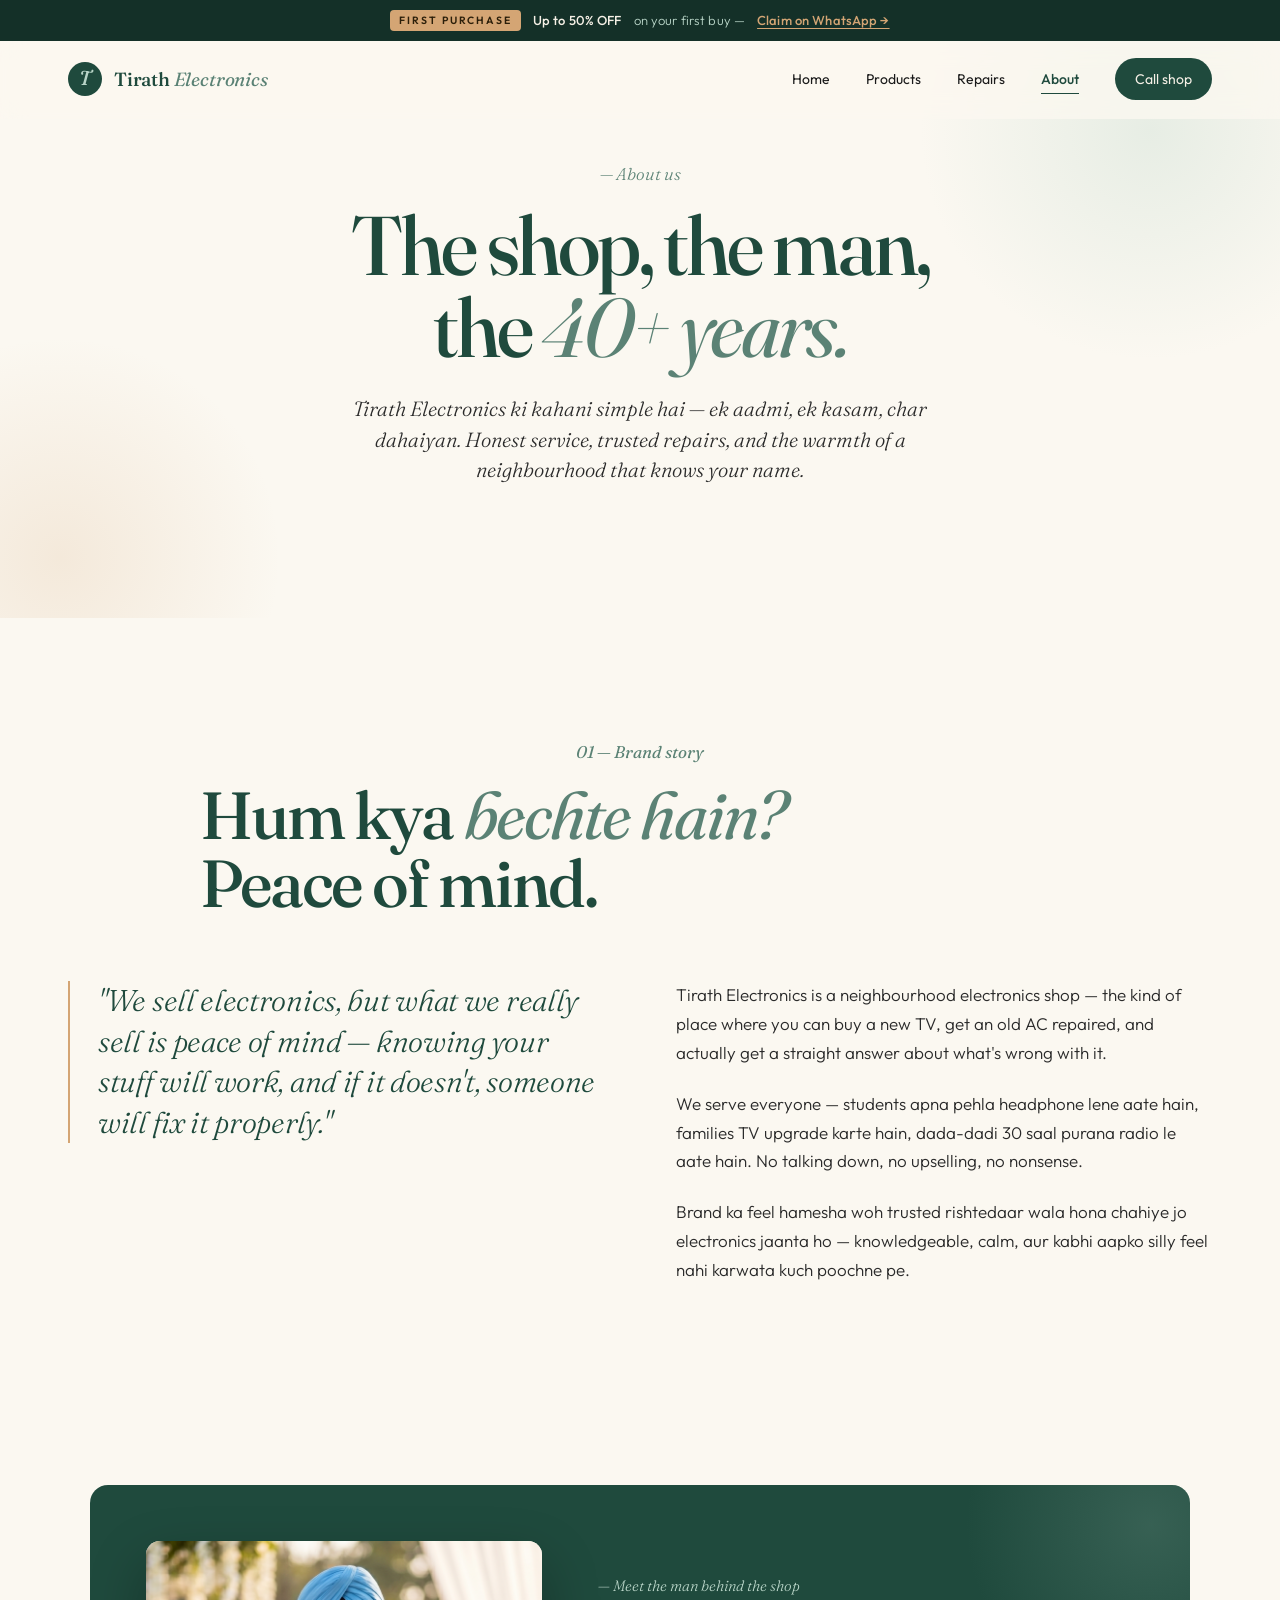
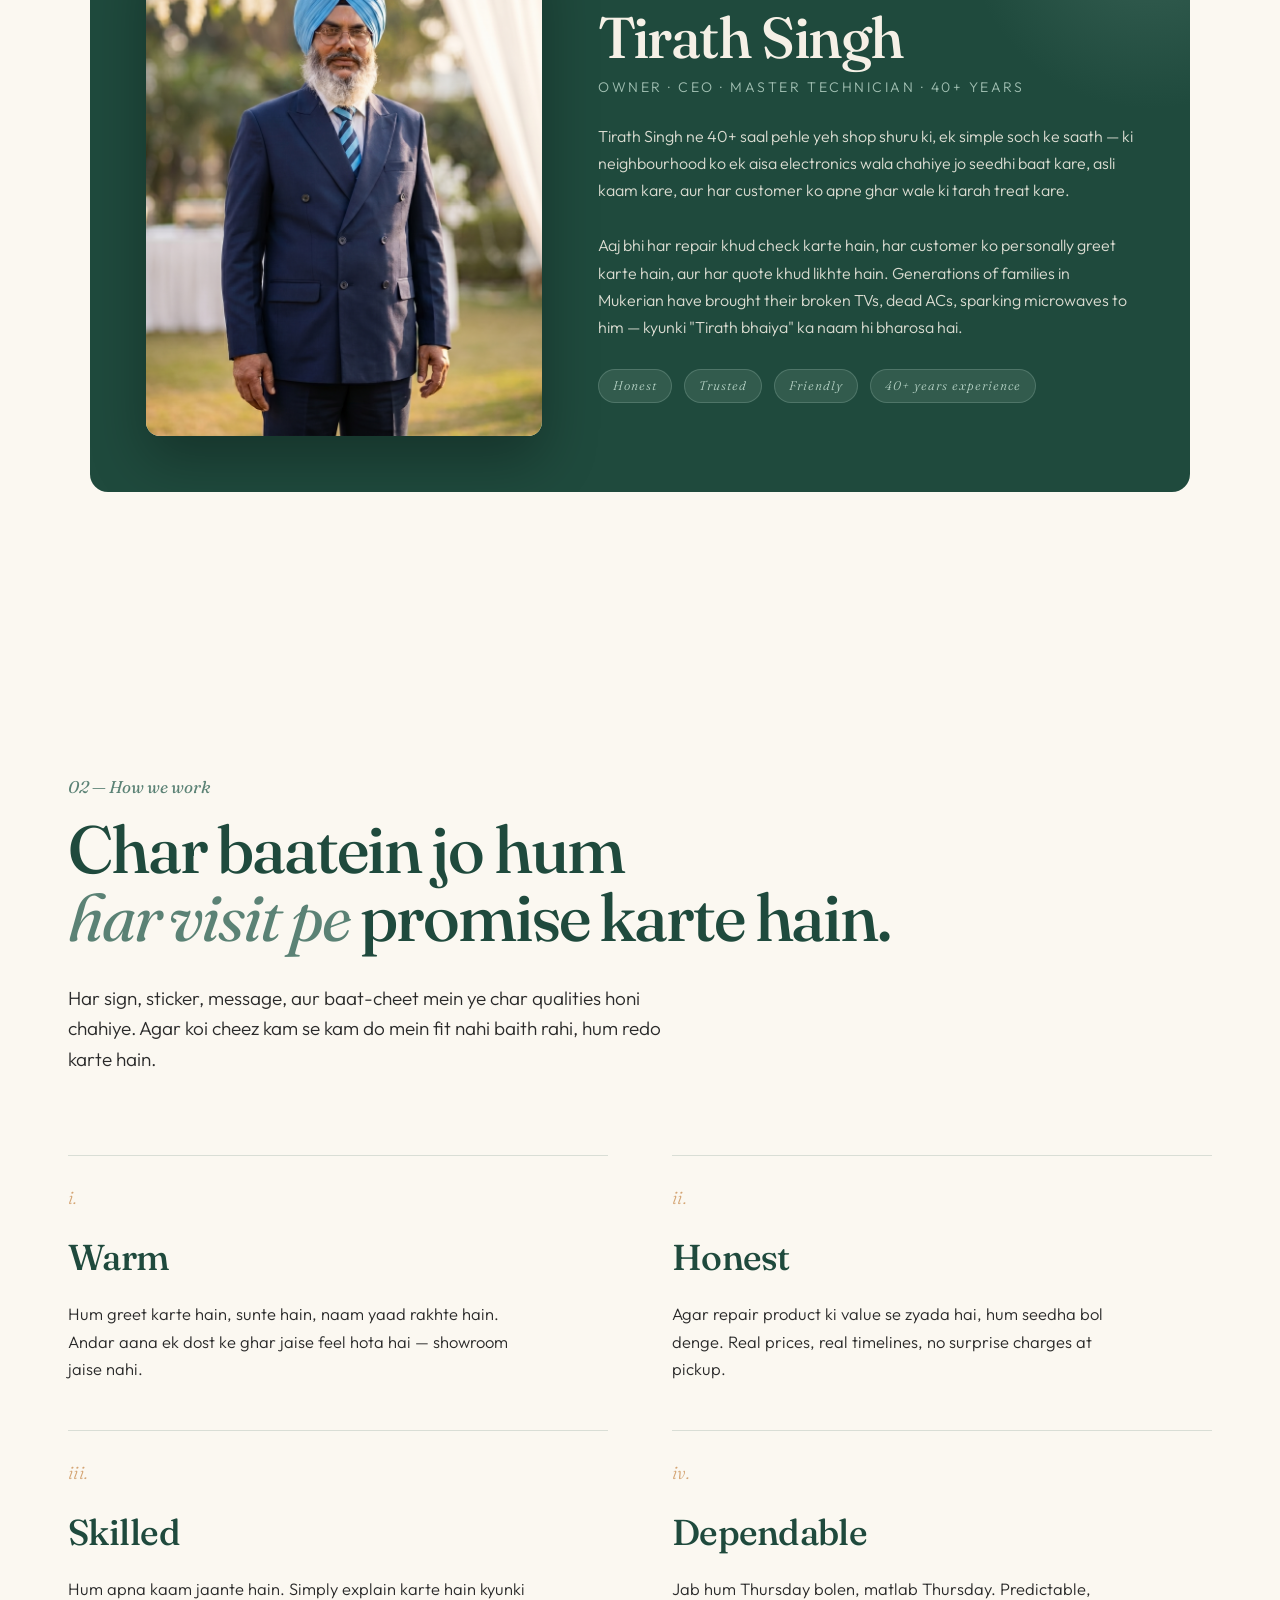
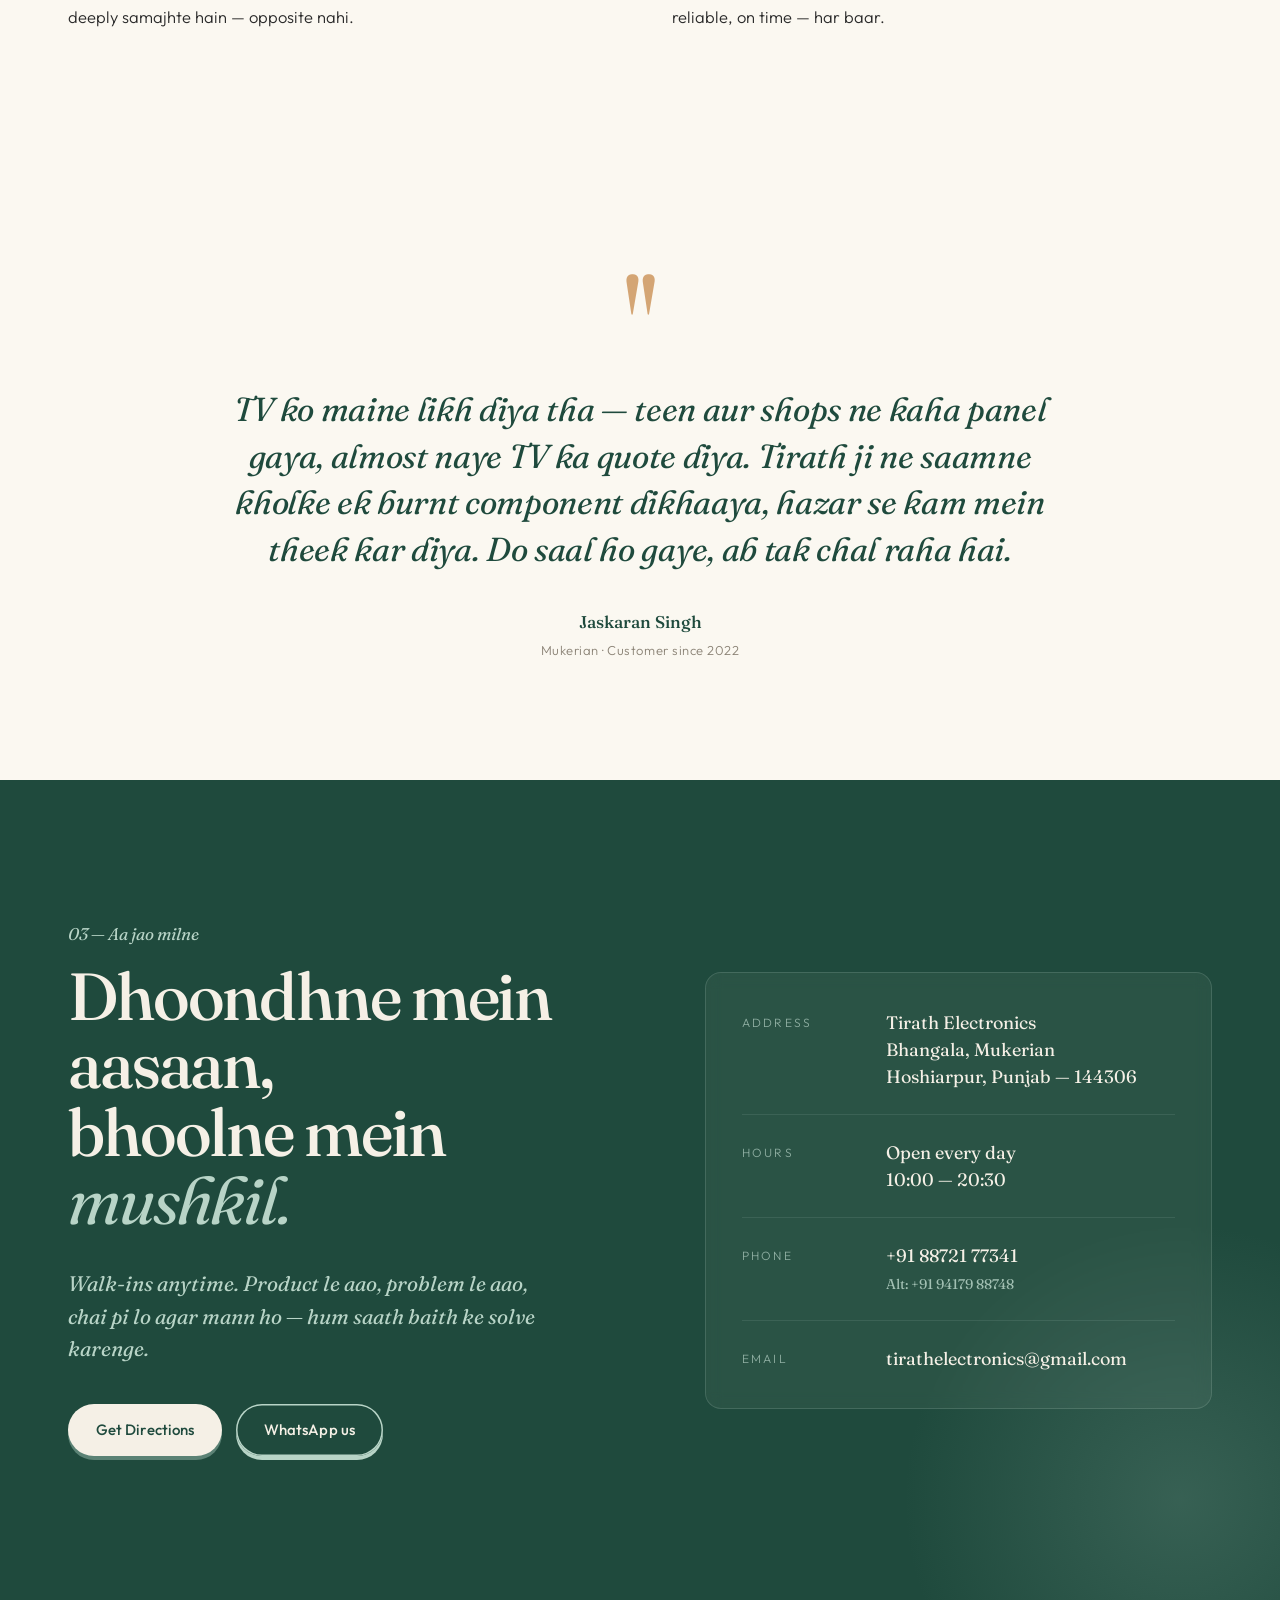
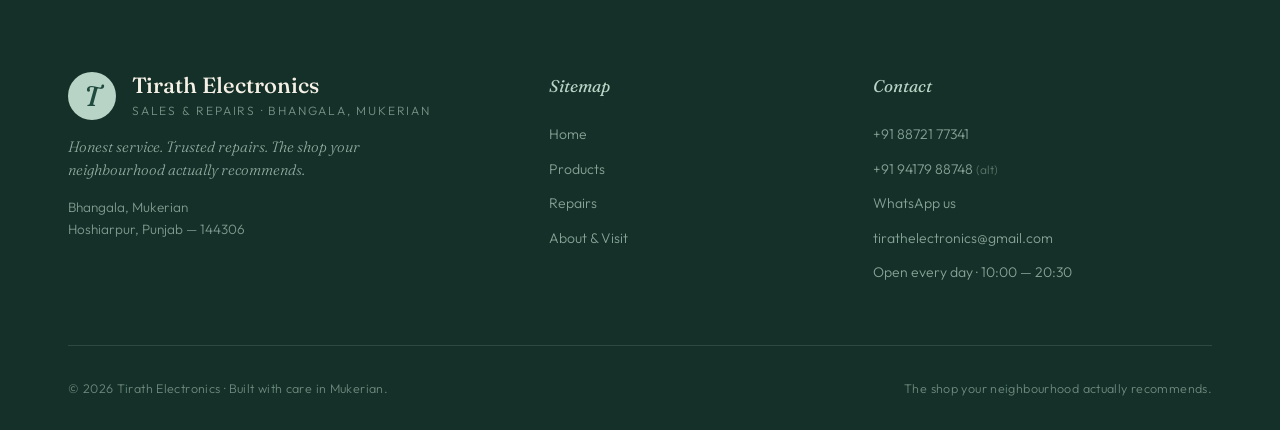
==== about.html @ 56b3e7d7 "Add problem checklist to repair modal, fix founder photo, add alt phone - Repair modal: clicking a c" ====
<!DOCTYPE html>
<html lang="en">
<head>
<meta charset="UTF-8">
<meta name="viewport" content="width=device-width, initial-scale=1.0">
<title>About — Tirath Singh &amp; the Tirath Electronics story | Bhangala, Mukerian</title>
<meta name="description" content="Tirath Singh, owner of Tirath Electronics, has 40+ years of experience in electronics sales and repairs. Honest, trusted, friendly. Visit the shop in Bhangala, Mukerian, Hoshiarpur.">
<link rel="icon" type="image/svg+xml" href="favicon.svg">
<link rel="preconnect" href="https://fonts.googleapis.com">
<link rel="preconnect" href="https://fonts.gstatic.com" crossorigin>
<link href="https://fonts.googleapis.com/css2?family=Fraunces:ital,opsz,wght@0,9..144,400;0,9..144,500;0,9..144,600;0,9..144,700;1,9..144,400;1,9..144,500&family=Outfit:wght@300;400;500;600;700&display=swap" rel="stylesheet">
<link rel="stylesheet" href="css/styles.css">
<style>
  /* Page-specific founder card styles */
  .founder {
    background: var(--paper);
    padding: 80px 0 140px;
  }
  .founder-card {
    display: grid;
    grid-template-columns: 0.85fr 1.15fr;
    gap: 56px;
    align-items: center;
    background: var(--forest);
    color: var(--cream);
    padding: 56px 56px;
    border-radius: 18px;
    max-width: 1100px;
    margin: 0 auto;
    position: relative;
    overflow: hidden;
  }
  .founder-card::before {
    content: '';
    position: absolute;
    top: -160px;
    right: -160px;
    width: 400px;
    height: 400px;
    border-radius: 50%;
    background: radial-gradient(circle, rgba(91,130,117,0.4) 0%, transparent 65%);
    pointer-events: none;
  }
  .founder-portrait {
    position: relative;
    z-index: 1;
    aspect-ratio: 4 / 5;
    background: var(--cream);
    border-radius: 14px;
    overflow: hidden;
    box-shadow: 0 24px 56px rgba(0,0,0,0.3);
  }
  .founder-photo {
    position: absolute;
    inset: 0;
    width: 100%;
    height: 100%;
    object-fit: cover;
    object-position: center 25%;
    z-index: 2;
    display: block;
  }
  .founder-monogram {
    position: absolute;
    top: 50%;
    left: 0;
    right: 0;
    transform: translateY(-60%);
    text-align: center;
    font-family: 'Fraunces', serif;
    font-style: italic;
    font-weight: 500;
    font-size: 220px;
    line-height: 0.85;
    color: var(--forest);
    letter-spacing: -0.05em;
    z-index: 1;
  }
  .founder-monogram-sub {
    position: absolute;
    bottom: 20px;
    left: 0;
    right: 0;
    text-align: center;
    font-size: 11px;
    letter-spacing: 0.28em;
    text-transform: uppercase;
    color: var(--sage);
    font-weight: 500;
    z-index: 1;
  }
  .founder-text {
    position: relative;
    z-index: 1;
  }
  .founder-eyebrow {
    font-family: 'Fraunces', serif;
    font-style: italic;
    font-size: 15px;
    color: var(--mint);
    margin-bottom: 10px;
  }
  .founder-name {
    font-family: 'Fraunces', serif;
    font-size: clamp(40px, 4.5vw, 60px);
    font-weight: 500;
    line-height: 1.05;
    letter-spacing: -0.025em;
    color: var(--cream);
    margin-bottom: 8px;
  }
  .founder-role {
    font-size: 14px;
    letter-spacing: 0.18em;
    text-transform: uppercase;
    color: var(--mint);
    margin-bottom: 24px;
    opacity: 0.85;
  }
  .founder-bio {
    font-size: 16px;
    line-height: 1.7;
    color: rgba(245,240,230,0.88);
    margin-bottom: 28px;
  }
  .founder-traits {
    display: flex;
    gap: 12px;
    flex-wrap: wrap;
  }
  .founder-trait {
    padding: 6px 14px;
    background: rgba(184,212,199,0.12);
    border: 1px solid rgba(184,212,199,0.22);
    border-radius: 999px;
    font-size: 12.5px;
    letter-spacing: 0.08em;
    color: var(--mint);
    font-family: 'Fraunces', serif;
    font-style: italic;
  }
  @media (max-width: 1024px) {
    .founder-card { grid-template-columns: 1fr; gap: 40px; padding: 40px 32px; }
    .founder-portrait { max-width: 320px; margin: 0 auto; }
    .founder-monogram { font-size: 160px; }
  }
</style>
</head>
<body>

<!-- PROMO BAR -->
<div class="promo-bar">
  <span class="promo-tag">First Purchase</span>
  <strong>Up to 50% OFF</strong>
  <span>on your first buy —</span>
  <a href="https://wa.me/918872177341?text=Hi%2C+main+pehli+baar+aaya%2Fi+hoon.+First+purchase+ka+50%25+offer+claim+karna+tha." target="_blank" rel="noopener">Claim on WhatsApp →</a>
</div>

<!-- NAV -->
<nav class="nav">
  <div class="nav-inner">
    <a href="index.html" class="nav-brand">
      <span class="nav-mark">T</span>
      <span class="nav-name">Tirath <em>Electronics</em></span>
    </a>
    <button class="nav-toggle" aria-label="Toggle menu" aria-expanded="false">
      <span></span><span></span><span></span>
    </button>
    <div class="nav-links">
      <a href="index.html">Home</a>
      <a href="products.html">Products</a>
      <a href="repairs.html">Repairs</a>
      <a href="about.html">About</a>
      <a href="tel:+918872177341" class="nav-cta">Call shop</a>
    </div>
  </div>
</nav>

<!-- PAGE HERO -->
<header class="page-hero">
  <div class="container page-hero-inner">
    <div class="page-hero-eyebrow reveal">— About us</div>
    <h1 class="page-hero-title reveal">
      The shop, the man,<br>the <span class="ital">40+ years.</span>
    </h1>
    <p class="page-hero-sub reveal">
      Tirath Electronics ki kahani simple hai — ek aadmi, ek kasam,
      char dahaiyan. Honest service, trusted repairs, and the warmth
      of a neighbourhood that knows your name.
    </p>
  </div>
</header>

<!-- STORY -->
<section class="story-section">
  <div class="container">
    <div class="section-head" style="text-align: center; margin: 0 auto 64px;">
      <div class="section-num reveal">01 — Brand story</div>
      <h2 class="section-title reveal" style="text-align: left; max-width: 880px; margin: 0 auto;">
        Hum kya <span class="ital">bechte hain?</span><br>
        Peace of mind.
      </h2>
    </div>

    <div class="story-grid">
      <div class="story-quote reveal">
        "We sell electronics, but what we really sell is peace of mind —
        knowing your stuff will work, and if it doesn't, someone will fix it properly."
      </div>
      <div class="story-text reveal">
        <p>Tirath Electronics is a neighbourhood electronics shop — the kind of place where you can buy a new TV, get an old AC repaired, and actually get a straight answer about what's wrong with it.</p>
        <p>We serve everyone — students apna pehla headphone lene aate hain, families TV upgrade karte hain, dada-dadi 30 saal purana radio le aate hain. No talking down, no upselling, no nonsense.</p>
        <p>Brand ka feel hamesha woh trusted rishtedaar wala hona chahiye jo electronics jaanta ho — knowledgeable, calm, aur kabhi aapko silly feel nahi karwata kuch poochne pe.</p>
      </div>
    </div>
  </div>
</section>

<!-- FOUNDER -->
<section class="founder">
  <div class="container">
    <div class="founder-card reveal">
      <div class="founder-portrait">
        <img src="images/tirath-singh.jpg" alt="Tirath Singh, Owner of Tirath Electronics" class="founder-photo" onerror="this.style.display='none'">
        <div class="founder-monogram">Ts</div>
        <div class="founder-monogram-sub">— Owner &amp; CEO</div>
      </div>
      <div class="founder-text">
        <div class="founder-eyebrow">— Meet the man behind the shop</div>
        <h2 class="founder-name">Tirath Singh</h2>
        <div class="founder-role">Owner · CEO · Master Technician · 40+ years</div>
        <p class="founder-bio">
          Tirath Singh ne 40+ saal pehle yeh shop shuru ki, ek simple soch ke saath —
          ki neighbourhood ko ek aisa electronics wala chahiye jo seedhi baat kare,
          asli kaam kare, aur har customer ko apne ghar wale ki tarah treat kare.
        </p>
        <p class="founder-bio">
          Aaj bhi har repair khud check karte hain, har customer ko personally
          greet karte hain, aur har quote khud likhte hain. Generations of families
          in Mukerian have brought their broken TVs, dead ACs, sparking microwaves
          to him — kyunki "Tirath bhaiya" ka naam hi bharosa hai.
        </p>
        <div class="founder-traits">
          <span class="founder-trait">Honest</span>
          <span class="founder-trait">Trusted</span>
          <span class="founder-trait">Friendly</span>
          <span class="founder-trait">40+ years experience</span>
        </div>
      </div>
    </div>
  </div>
</section>

<!-- VALUES -->
<section class="values">
  <div class="container">
    <div class="section-head">
      <div class="section-num reveal">02 — How we work</div>
      <h2 class="section-title reveal">
        Char baatein jo hum<br>
        <span class="ital">har visit pe</span> promise karte hain.
      </h2>
      <p class="lead reveal">
        Har sign, sticker, message, aur baat-cheet mein ye char qualities honi chahiye.
        Agar koi cheez kam se kam do mein fit nahi baith rahi, hum redo karte hain.
      </p>
    </div>

    <div class="values-grid">
      <div class="value reveal">
        <div class="value-mark">i.</div>
        <h3>Warm</h3>
        <p>Hum greet karte hain, sunte hain, naam yaad rakhte hain. Andar aana ek dost ke ghar jaise feel hota hai — showroom jaise nahi.</p>
      </div>
      <div class="value reveal">
        <div class="value-mark">ii.</div>
        <h3>Honest</h3>
        <p>Agar repair product ki value se zyada hai, hum seedha bol denge. Real prices, real timelines, no surprise charges at pickup.</p>
      </div>
      <div class="value reveal">
        <div class="value-mark">iii.</div>
        <h3>Skilled</h3>
        <p>Hum apna kaam jaante hain. Simply explain karte hain kyunki deeply samajhte hain — opposite nahi.</p>
      </div>
      <div class="value reveal">
        <div class="value-mark">iv.</div>
        <h3>Dependable</h3>
        <p>Jab hum Thursday bolen, matlab Thursday. Predictable, reliable, on time — har baar.</p>
      </div>
    </div>
  </div>
</section>

<!-- TESTIMONIAL -->
<section class="testimonial">
  <div class="container">
    <div class="quote-block reveal">
      <div class="quote-mark">"</div>
      <p class="quote-text">
        TV ko maine likh diya tha — teen aur shops ne kaha panel gaya, almost naye TV ka quote diya.
        Tirath ji ne saamne kholke ek burnt component dikhaaya, hazar se kam mein theek kar diya.
        Do saal ho gaye, ab tak chal raha hai.
      </p>
      <div class="quote-author">
        <strong>Jaskaran Singh</strong><span>Mukerian · Customer since 2022</span>
      </div>
    </div>
  </div>
</section>

<!-- VISIT US -->
<section class="visit">
  <div class="container">
    <div class="visit-grid">
      <div class="visit-text">
        <div class="section-num reveal">03 — Aa jao milne</div>
        <h2 class="section-title light reveal">
          Dhoondhne mein aasaan,<br>
          bhoolne mein <span class="ital">mushkil.</span>
        </h2>
        <p class="visit-lead reveal">
          Walk-ins anytime. Product le aao, problem le aao, chai pi lo
          agar mann ho — hum saath baith ke solve karenge.
        </p>
        <div class="visit-actions reveal">
          <a href="https://www.google.com/maps/dir/?api=1&destination=Bhangala+Mukerian+Hoshiarpur+144306" target="_blank" rel="noopener" class="btn btn-cream">Get Directions</a>
          <a href="https://wa.me/918872177341?text=Hi%2C+Tirath+Electronics+se+baat+karni+thi" target="_blank" rel="noopener" class="btn btn-ghost-light">WhatsApp us</a>
        </div>
      </div>

      <div class="visit-card reveal">
        <div class="visit-row">
          <span class="visit-label">Address</span>
          <span class="visit-value">Tirath Electronics<br>Bhangala, Mukerian<br>Hoshiarpur, Punjab — 144306</span>
        </div>
        <div class="visit-row">
          <span class="visit-label">Hours</span>
          <span class="visit-value">Open every day<br>10:00 — 20:30</span>
        </div>
        <div class="visit-row">
          <span class="visit-label">Phone</span>
          <span class="visit-value">+91 88721 77341<br><span style="font-size: 14px; color: var(--mint); opacity: 0.85;">Alt: +91 94179 88748</span></span>
        </div>
        <div class="visit-row">
          <span class="visit-label">Email</span>
          <span class="visit-value">tirathelectronics@gmail.com</span>
        </div>
      </div>
    </div>
  </div>
</section>

<!-- FOOTER -->
<footer class="footer">
  <div class="container">
    <div class="footer-grid">
      <div class="footer-col footer-col-brand">
        <div class="footer-mark">
          <div class="logo-icon">T</div>
          <div>
            <div class="footer-name">Tirath Electronics</div>
            <div class="footer-sub">Sales &amp; Repairs · Bhangala, Mukerian</div>
          </div>
        </div>
        <p class="footer-tagline">Honest service. Trusted repairs. The shop your neighbourhood actually recommends.</p>
        <p class="footer-address">Bhangala, Mukerian<br>Hoshiarpur, Punjab — 144306</p>
      </div>
      <div class="footer-col">
        <h4>Sitemap</h4>
        <ul>
          <li><a href="index.html">Home</a></li>
          <li><a href="products.html">Products</a></li>
          <li><a href="repairs.html">Repairs</a></li>
          <li><a href="about.html">About &amp; Visit</a></li>
        </ul>
      </div>
      <div class="footer-col">
        <h4>Contact</h4>
        <ul>
          <li><a href="tel:+918872177341">+91 88721 77341</a></li>
          <li><a href="tel:+919417988748">+91 94179 88748 <span style="opacity:0.6; font-size: 12px;">(alt)</span></a></li>
          <li><a href="https://wa.me/918872177341" target="_blank" rel="noopener">WhatsApp us</a></li>
          <li><a href="mailto:tirathelectronics@gmail.com">tirathelectronics@gmail.com</a></li>
          <li>Open every day · 10:00 — 20:30</li>
        </ul>
      </div>
    </div>
    <div class="footer-bottom">
      <span>© 2026 Tirath Electronics · Built with care in Mukerian.</span>
      <span>The shop your neighbourhood actually recommends.</span>
    </div>
  </div>
</footer>

<a href="https://wa.me/918872177341?text=Hi%2C+Tirath+Electronics+se+baat+karni+thi" target="_blank" rel="noopener" class="float-wa" aria-label="WhatsApp us">
  <svg viewBox="0 0 24 24"><path d="M17.5 14.4c-.3-.1-1.7-.8-2-.9-.3-.1-.5-.1-.7.1-.2.3-.8.9-.9 1.1-.2.2-.3.2-.6.1-.3-.1-1.2-.4-2.3-1.4-.9-.8-1.4-1.7-1.6-2-.2-.3 0-.4.1-.6.1-.1.3-.3.4-.5.1-.2.2-.3.3-.5.1-.2 0-.4 0-.5 0-.1-.7-1.6-.9-2.2-.2-.6-.5-.5-.7-.5h-.6c-.2 0-.5.1-.8.4-.3.3-1 1-1 2.4 0 1.4 1 2.8 1.2 3 .1.2 2 3 4.9 4.2.7.3 1.2.5 1.6.6.7.2 1.3.2 1.8.1.6-.1 1.7-.7 1.9-1.4.2-.7.2-1.3.2-1.4-.1-.1-.3-.2-.5-.2zM12 2C6.5 2 2 6.5 2 12c0 1.8.5 3.5 1.3 5L2 22l5.2-1.3c1.4.8 3.1 1.3 4.8 1.3 5.5 0 10-4.5 10-10S17.5 2 12 2zm0 18c-1.6 0-3.1-.4-4.4-1.2l-.3-.2-3.1.8.8-3-.2-.3C3.9 14.7 3.5 13.4 3.5 12c0-4.7 3.8-8.5 8.5-8.5s8.5 3.8 8.5 8.5-3.8 8.5-8.5 8.5z"/></svg>
</a>

<script src="js/main.js"></script>
</body>
</html>
---- css/styles.css ----
/* ============================================
   TIRATH ELECTRONICS — LANDING PAGE
   Brand-aligned: Forest green + cream paper
   ============================================ */

:root {
  --forest: #1F4A3D;
  --forest-deep: #143028;
  --sage: #5B8275;
  --mint: #B8D4C7;
  --cream: #F5F0E6;
  --paper: #FBF8F1;
  --paper-warm: #F8F3E8;
  --ink: #1A1A1A;
  --ink-soft: #2a2a2a;
  --amber: #D4A574;
  --muted: #8A8275;

  --shadow-soft: 0 1px 2px rgba(31, 74, 61, 0.04), 0 8px 24px rgba(31, 74, 61, 0.06);
  --shadow-lift: 0 4px 12px rgba(31, 74, 61, 0.08), 0 24px 48px rgba(31, 74, 61, 0.10);

  --ease: cubic-bezier(0.22, 1, 0.36, 1);
  --ease-out: cubic-bezier(0.16, 1, 0.3, 1);
}

* { box-sizing: border-box; margin: 0; padding: 0; }

html {
  scroll-behavior: smooth;
  -webkit-text-size-adjust: 100%;
}

body {
  font-family: 'Outfit', system-ui, -apple-system, sans-serif;
  background: var(--paper);
  color: var(--ink);
  line-height: 1.6;
  font-weight: 300;
  -webkit-font-smoothing: antialiased;
  -moz-osx-font-smoothing: grayscale;
  overflow-x: hidden;
}

img, video { max-width: 100%; display: block; }

a { color: inherit; text-decoration: none; transition: color 0.3s var(--ease); }

.container {
  max-width: 1240px;
  margin: 0 auto;
  padding: 0 48px;
}

.ital {
  font-family: 'Fraunces', serif;
  font-style: italic;
  font-weight: 400;
  color: var(--sage);
}

/* ===== REVEAL ANIMATIONS ===== */
.reveal {
  opacity: 0;
  transform: translateY(28px);
  transition:
    opacity 1.1s var(--ease-out),
    transform 1.1s var(--ease-out);
  will-change: opacity, transform;
}

.reveal.in {
  opacity: 1;
  transform: translateY(0);
}

.reveal[data-delay="1"] { transition-delay: 0.08s; }
.reveal[data-delay="2"] { transition-delay: 0.16s; }
.reveal[data-delay="3"] { transition-delay: 0.24s; }
.reveal[data-delay="4"] { transition-delay: 0.32s; }
.reveal[data-delay="5"] { transition-delay: 0.40s; }

@media (prefers-reduced-motion: reduce) {
  .reveal { opacity: 1; transform: none; transition: none; }
  html { scroll-behavior: auto; }
}

/* ===== NAV ===== */
.nav {
  position: fixed;
  top: 0; left: 0; right: 0;
  z-index: 100;
  padding: 18px 0;
  backdrop-filter: blur(12px) saturate(180%);
  -webkit-backdrop-filter: blur(12px) saturate(180%);
  background: rgba(251, 248, 241, 0.78);
  border-bottom: 1px solid rgba(31, 74, 61, 0);
  transition: border-color 0.4s var(--ease), padding 0.4s var(--ease);
}

.nav.scrolled {
  padding: 12px 0;
  border-bottom-color: rgba(31, 74, 61, 0.08);
}

.nav-inner {
  max-width: 1240px;
  margin: 0 auto;
  padding: 0 48px;
  display: flex;
  align-items: center;
  justify-content: space-between;
}

.nav-brand {
  display: flex;
  align-items: center;
  gap: 12px;
}

.nav-mark {
  width: 34px;
  height: 34px;
  border-radius: 50%;
  background: var(--forest);
  color: var(--mint);
  display: grid;
  place-items: center;
  font-family: 'Fraunces', serif;
  font-style: italic;
  font-size: 20px;
  font-weight: 500;
  line-height: 1;
  padding-bottom: 2px;
}

.nav-name {
  font-family: 'Fraunces', serif;
  font-size: 19px;
  font-weight: 500;
  color: var(--forest);
  letter-spacing: -0.01em;
}

.nav-name em {
  font-style: italic;
  font-weight: 400;
  color: var(--sage);
}

.nav-links {
  display: flex;
  align-items: center;
  gap: 36px;
}

.nav-links a {
  font-size: 14px;
  font-weight: 400;
  color: var(--ink);
  position: relative;
}

.nav-links a:not(.nav-cta)::after {
  content: '';
  position: absolute;
  bottom: -4px;
  left: 0;
  width: 0;
  height: 1px;
  background: var(--forest);
  transition: width 0.4s var(--ease);
}

.nav-links a:not(.nav-cta):hover::after { width: 100%; }
.nav-links a:not(.nav-cta):hover { color: var(--forest); }

.nav-cta {
  padding: 10px 20px;
  border-radius: 999px;
  background: var(--forest);
  color: var(--cream) !important;
  font-weight: 400;
  transition: background 0.3s var(--ease), transform 0.3s var(--ease);
}

.nav-cta:hover {
  background: var(--forest-deep);
  transform: translateY(-1px);
}

/* ===== HERO ===== */
.hero {
  padding: 160px 0 0;
  background: var(--paper);
  position: relative;
  overflow: hidden;
}

.hero::before {
  content: '';
  position: absolute;
  top: 80px;
  right: -250px;
  width: 700px;
  height: 700px;
  border-radius: 50%;
  background: radial-gradient(circle, rgba(184, 212, 199, 0.35) 0%, transparent 65%);
  pointer-events: none;
  z-index: 0;
}

.hero-inner {
  display: grid;
  grid-template-columns: 1.05fr 1fr;
  gap: 64px;
  align-items: center;
  position: relative;
  z-index: 1;
  padding-bottom: 80px;
}

.hero-eyebrow {
  font-size: 13px;
  letter-spacing: 0.2em;
  text-transform: uppercase;
  color: var(--sage);
  margin-bottom: 28px;
  font-weight: 400;
}

.hero-title {
  font-family: 'Fraunces', serif;
  font-size: clamp(56px, 7.4vw, 112px);
  font-weight: 500;
  line-height: 0.96;
  letter-spacing: -0.035em;
  color: var(--forest);
  margin-bottom: 28px;
}

.hero-title .ital {
  font-style: italic;
  font-weight: 400;
  color: var(--sage);
}

.hero-tagline {
  font-family: 'Fraunces', serif;
  font-size: clamp(18px, 1.5vw, 21px);
  font-style: italic;
  color: var(--ink-soft);
  max-width: 520px;
  line-height: 1.55;
  margin-bottom: 40px;
  font-weight: 400;
}

.hero-actions {
  display: flex;
  gap: 14px;
  margin-bottom: 56px;
  flex-wrap: wrap;
}

/* ===== 3D BUTTONS ===== */
.btn {
  display: inline-flex;
  align-items: center;
  justify-content: center;
  gap: 10px;
  padding: 14px 28px;
  border-radius: 999px;
  font-size: 15px;
  font-weight: 500;
  letter-spacing: 0.005em;
  border: none;
  cursor: pointer;
  font-family: inherit;
  position: relative;
  text-decoration: none;
  user-select: none;
  -webkit-tap-highlight-color: transparent;
  transition: transform 140ms var(--ease-out), box-shadow 140ms var(--ease-out);
  will-change: transform;
}

.btn svg {
  width: 18px;
  height: 18px;
  flex-shrink: 0;
}

.btn:hover { transform: translateY(-1px); }

.btn:active {
  transform: translateY(4px) !important;
  transition-duration: 60ms;
}

.btn-primary {
  background: var(--forest);
  color: var(--cream);
  box-shadow: 0 4px 0 0 var(--forest-deep);
}
.btn-primary:hover { box-shadow: 0 5px 0 0 var(--forest-deep); }
.btn-primary:active { box-shadow: 0 0 0 0 var(--forest-deep); }

.btn-ghost {
  background: var(--paper);
  color: var(--forest);
  box-shadow: 0 4px 0 0 var(--sage), inset 0 0 0 1.5px var(--forest);
}
.btn-ghost:hover { box-shadow: 0 5px 0 0 var(--sage), inset 0 0 0 1.5px var(--forest); }
.btn-ghost:active { box-shadow: 0 0 0 0 var(--sage), inset 0 0 0 1.5px var(--forest); }

.btn-cream {
  background: var(--cream);
  color: var(--forest);
  box-shadow: 0 4px 0 0 var(--sage);
}
.btn-cream:hover { box-shadow: 0 5px 0 0 var(--sage); }
.btn-cream:active { box-shadow: 0 0 0 0 var(--sage); }

.btn-ghost-light {
  background: transparent;
  color: var(--cream);
  box-shadow: 0 4px 0 0 var(--mint), inset 0 0 0 1.5px var(--mint);
}
.btn-ghost-light:hover { box-shadow: 0 5px 0 0 var(--mint), inset 0 0 0 1.5px var(--mint); }
.btn-ghost-light:active { box-shadow: 0 0 0 0 var(--mint), inset 0 0 0 1.5px var(--mint); }

.btn-whatsapp {
  background: var(--forest);
  color: var(--cream);
  box-shadow: 0 4px 0 0 var(--forest-deep);
}
.btn-whatsapp:hover { box-shadow: 0 5px 0 0 var(--forest-deep); }
.btn-whatsapp:active { box-shadow: 0 0 0 0 var(--forest-deep); }

.btn-video {
  background: var(--amber);
  color: #4a3b1f;
  box-shadow: 0 4px 0 0 #9a7c4d;
}
.btn-video:hover { box-shadow: 0 5px 0 0 #9a7c4d; }
.btn-video:active { box-shadow: 0 0 0 0 #9a7c4d; }

/* Ensure buttons have room for their drop shadow */
.btn { margin-bottom: 4px; }

.hero-meta {
  display: grid;
  grid-template-columns: repeat(3, 1fr);
  gap: 24px;
  padding-top: 32px;
  border-top: 1px solid rgba(31, 74, 61, 0.12);
  max-width: 560px;
}

.hero-meta > div {
  display: flex;
  flex-direction: column;
  gap: 4px;
}

.hero-meta strong {
  font-family: 'Fraunces', serif;
  font-weight: 500;
  font-size: 16px;
  color: var(--forest);
}

.hero-meta span {
  font-size: 12.5px;
  color: var(--muted);
  letter-spacing: 0.01em;
}

/* HERO VIDEO */
.hero-video {
  position: relative;
}

.video-frame {
  position: relative;
  border-radius: 16px;
  overflow: hidden;
  background: var(--cream);
  box-shadow: var(--shadow-lift);
  aspect-ratio: 4 / 5;
  transition: transform 0.7s var(--ease);
}

.video-frame::before {
  content: '';
  position: absolute;
  inset: 0;
  background: linear-gradient(180deg, transparent 60%, rgba(31, 74, 61, 0.18) 100%);
  pointer-events: none;
  z-index: 2;
}

.video-frame video {
  width: 100%;
  height: 100%;
  object-fit: cover;
  background: var(--cream);
}

.hero-video:hover .video-frame {
  transform: translateY(-4px);
}

.video-caption {
  display: flex;
  justify-content: space-between;
  align-items: baseline;
  margin-top: 18px;
  font-size: 13px;
  letter-spacing: 0.08em;
  text-transform: uppercase;
  color: var(--sage);
}

.caption-num {
  font-family: 'Fraunces', serif;
  font-style: italic;
  text-transform: none;
  letter-spacing: 0.01em;
  font-size: 15px;
  color: var(--forest);
}

.caption-line {
  font-family: 'Fraunces', serif;
  font-style: italic;
  text-transform: none;
  font-size: 14px;
  color: var(--muted);
}

/* MARQUEE */
.hero-marquee {
  border-top: 1px solid rgba(31, 74, 61, 0.1);
  border-bottom: 1px solid rgba(31, 74, 61, 0.1);
  padding: 22px 0;
  overflow: hidden;
  position: relative;
  background: var(--paper-warm);
}

.marquee-track {
  display: inline-flex;
  white-space: nowrap;
  gap: 36px;
  animation: marquee 40s linear infinite;
  font-family: 'Fraunces', serif;
  font-style: italic;
  font-size: 20px;
  color: var(--forest);
  font-weight: 400;
}

.marquee-track i {
  color: var(--amber);
  font-style: normal;
}

@keyframes marquee {
  from { transform: translateX(0); }
  to { transform: translateX(-50%); }
}

/* ===== SECTION COMMON ===== */
section {
  padding: 140px 0;
  position: relative;
}

.section-head {
  margin-bottom: 80px;
  max-width: 880px;
}

.section-num {
  font-family: 'Fraunces', serif;
  font-style: italic;
  font-size: 17px;
  color: var(--sage);
  margin-bottom: 16px;
  font-weight: 400;
}

.section-title {
  font-family: 'Fraunces', serif;
  font-size: clamp(40px, 5.2vw, 76px);
  font-weight: 500;
  letter-spacing: -0.032em;
  line-height: 1.02;
  color: var(--forest);
  margin-bottom: 32px;
}

.section-title.light {
  color: var(--cream);
}

.section-title.light .ital {
  color: var(--mint);
}

.section-title .ital {
  font-style: italic;
  font-weight: 400;
  color: var(--sage);
}

.lead {
  font-size: 19px;
  line-height: 1.6;
  color: var(--ink-soft);
  max-width: 640px;
  font-weight: 300;
}

/* ===== SERVICES ===== */
.services {
  background: var(--paper);
  border-top: 1px solid rgba(31, 74, 61, 0.06);
}

.services-grid {
  display: grid;
  grid-template-columns: repeat(3, 1fr);
  gap: 24px;
}

.service-card {
  padding: 44px 36px;
  background: var(--cream);
  border-radius: 12px;
  border-top: 3px solid var(--forest);
  transition: transform 0.5s var(--ease), box-shadow 0.5s var(--ease);
  display: flex;
  flex-direction: column;
  gap: 18px;
}

.service-card:hover {
  transform: translateY(-6px);
  box-shadow: var(--shadow-lift);
}

.service-card-feature {
  background: var(--forest);
  color: var(--cream);
  border-top-color: var(--amber);
}

.service-card-feature h3 { color: var(--cream); }
.service-card-feature .service-num { color: var(--mint); }
.service-card-feature p { color: rgba(245, 240, 230, 0.85); }
.service-card-feature li { color: rgba(245, 240, 230, 0.9); }
.service-card-feature li::before { background: var(--mint); }

.service-num {
  font-family: 'Fraunces', serif;
  font-style: italic;
  font-size: 24px;
  color: var(--sage);
  line-height: 1;
}

.service-card h3 {
  font-family: 'Fraunces', serif;
  font-size: 30px;
  font-weight: 500;
  color: var(--forest);
  letter-spacing: -0.015em;
  line-height: 1.1;
}

.service-card p {
  font-size: 15.5px;
  line-height: 1.65;
  color: var(--ink-soft);
}

.service-card ul {
  list-style: none;
  margin-top: auto;
  padding-top: 8px;
}

.service-card li {
  font-size: 14px;
  padding: 7px 0 7px 22px;
  position: relative;
  color: var(--ink-soft);
}

.service-card li::before {
  content: '';
  position: absolute;
  left: 0;
  top: 16px;
  width: 12px;
  height: 1px;
  background: var(--sage);
}

/* ===== SHOWCASE ===== */
.showcase {
  background: var(--forest);
  color: var(--cream);
  padding: 140px 0;
  overflow: hidden;
}

.showcase::before {
  content: '';
  position: absolute;
  top: -300px;
  left: -300px;
  width: 800px;
  height: 800px;
  border-radius: 50%;
  background: radial-gradient(circle, rgba(91, 130, 117, 0.4) 0%, transparent 60%);
  pointer-events: none;
}

.showcase .section-num { color: var(--mint); }

.showcase-head {
  max-width: 880px;
  margin-bottom: 72px;
  position: relative;
  z-index: 1;
}

.showcase-title {
  font-family: 'Fraunces', serif;
  font-size: clamp(40px, 5.2vw, 76px);
  font-weight: 500;
  line-height: 1.02;
  letter-spacing: -0.032em;
  color: var(--cream);
}

.showcase-title .ital {
  font-style: italic;
  font-weight: 400;
  color: var(--mint);
}

.showcase-stage {
  display: grid;
  grid-template-columns: 1.2fr 1fr;
  gap: 64px;
  align-items: center;
  position: relative;
  z-index: 1;
}

.showcase-video {
  width: 100%;
  border-radius: 16px;
  background: var(--forest-deep);
  box-shadow: 0 30px 80px rgba(0, 0, 0, 0.4);
  aspect-ratio: 4 / 5;
  object-fit: cover;
}

.showcase-grid {
  display: flex;
  flex-direction: column;
  gap: 36px;
}

.showcase-item {
  display: flex;
  gap: 20px;
  align-items: flex-start;
  padding-bottom: 28px;
  border-bottom: 1px solid rgba(184, 212, 199, 0.15);
}

.showcase-item:last-child { border-bottom: none; padding-bottom: 0; }

.showcase-item .dot {
  width: 10px;
  height: 10px;
  border-radius: 50%;
  background: var(--amber);
  flex-shrink: 0;
  margin-top: 10px;
  box-shadow: 0 0 0 4px rgba(212, 165, 116, 0.15);
}

.showcase-item h4 {
  font-family: 'Fraunces', serif;
  font-size: 22px;
  font-weight: 500;
  color: var(--cream);
  margin-bottom: 6px;
  letter-spacing: -0.01em;
}

.showcase-item p {
  font-size: 14.5px;
  color: rgba(245, 240, 230, 0.75);
  line-height: 1.55;
}

/* ===== VALUES ===== */
.values {
  background: var(--paper);
}

.values-grid {
  display: grid;
  grid-template-columns: repeat(2, 1fr);
  gap: 48px 64px;
}

.value {
  padding-top: 28px;
  border-top: 1px solid rgba(31, 74, 61, 0.15);
  position: relative;
}

.value-mark {
  font-family: 'Fraunces', serif;
  font-style: italic;
  font-size: 18px;
  color: var(--amber);
  margin-bottom: 16px;
  letter-spacing: 0.02em;
}

.value h3 {
  font-family: 'Fraunces', serif;
  font-size: 36px;
  font-weight: 500;
  color: var(--forest);
  margin-bottom: 14px;
  letter-spacing: -0.02em;
}

.value p {
  font-size: 16.5px;
  line-height: 1.65;
  color: var(--ink-soft);
  max-width: 460px;
}

/* ===== PROCESS ===== */
.process {
  background: var(--cream);
  border-top: 1px solid rgba(31, 74, 61, 0.06);
  border-bottom: 1px solid rgba(31, 74, 61, 0.06);
}

.steps {
  list-style: none;
  display: grid;
  grid-template-columns: repeat(4, 1fr);
  gap: 32px;
  counter-reset: step;
}

.step {
  position: relative;
  padding: 32px 0 0;
  border-top: 1px solid rgba(31, 74, 61, 0.2);
}

.step-num {
  font-family: 'Fraunces', serif;
  font-style: italic;
  font-size: 16px;
  color: var(--sage);
  margin-bottom: 18px;
  letter-spacing: 0.04em;
}

.step h3 {
  font-family: 'Fraunces', serif;
  font-size: 26px;
  font-weight: 500;
  color: var(--forest);
  margin-bottom: 12px;
  letter-spacing: -0.015em;
}

.step p {
  font-size: 14.5px;
  line-height: 1.6;
  color: var(--ink-soft);
}

/* ===== TESTIMONIAL ===== */
.testimonial {
  background: var(--paper);
  padding: 120px 0;
}

.quote-block {
  max-width: 880px;
  margin: 0 auto;
  text-align: center;
  position: relative;
}

.quote-mark {
  font-family: 'Fraunces', serif;
  font-size: 120px;
  line-height: 0.6;
  color: var(--amber);
  margin-bottom: 24px;
  font-weight: 500;
}

.quote-text {
  font-family: 'Fraunces', serif;
  font-style: italic;
  font-size: clamp(24px, 2.6vw, 36px);
  line-height: 1.4;
  color: var(--forest);
  margin-bottom: 36px;
  font-weight: 400;
  letter-spacing: -0.01em;
}

.quote-author {
  display: flex;
  flex-direction: column;
  gap: 4px;
  align-items: center;
}

.quote-author strong {
  font-family: 'Fraunces', serif;
  font-weight: 500;
  font-size: 17px;
  color: var(--forest);
}

.quote-author span {
  font-size: 13px;
  color: var(--muted);
  letter-spacing: 0.04em;
}

/* ===== VISIT ===== */
.visit {
  background: var(--forest);
  color: var(--cream);
  padding: 140px 0;
  position: relative;
  overflow: hidden;
}

.visit::before {
  content: '';
  position: absolute;
  bottom: -200px;
  right: -200px;
  width: 600px;
  height: 600px;
  border-radius: 50%;
  background: radial-gradient(circle, rgba(91, 130, 117, 0.4) 0%, transparent 65%);
  pointer-events: none;
}

.visit .section-num { color: var(--mint); }

.visit-grid {
  display: grid;
  grid-template-columns: 1.1fr 1fr;
  gap: 80px;
  align-items: center;
  position: relative;
  z-index: 1;
}

.visit-lead {
  font-family: 'Fraunces', serif;
  font-style: italic;
  font-size: 21px;
  color: var(--mint);
  line-height: 1.55;
  max-width: 480px;
  margin-bottom: 40px;
  font-weight: 400;
}

.visit-actions {
  display: flex;
  gap: 14px;
  flex-wrap: wrap;
}

.visit-card {
  background: rgba(245, 240, 230, 0.05);
  border: 1px solid rgba(184, 212, 199, 0.18);
  border-radius: 16px;
  padding: 12px 36px;
  backdrop-filter: blur(8px);
}

.visit-row {
  display: grid;
  grid-template-columns: 120px 1fr;
  gap: 24px;
  padding: 24px 0;
  border-bottom: 1px solid rgba(184, 212, 199, 0.12);
  align-items: start;
}

.visit-row:last-child { border-bottom: none; }

.visit-label {
  font-size: 12px;
  letter-spacing: 0.18em;
  text-transform: uppercase;
  color: var(--mint);
  opacity: 0.7;
  padding-top: 4px;
}

.visit-value {
  font-family: 'Fraunces', serif;
  font-size: 18px;
  color: var(--cream);
  line-height: 1.5;
  font-weight: 400;
}

/* ===== FOOTER ===== */
.footer {
  background: var(--forest-deep);
  color: var(--mint);
  padding: 64px 0 48px;
}

.footer-inner {
  display: flex;
  flex-direction: column;
  align-items: center;
  gap: 28px;
}

.footer-mark {
  display: flex;
  align-items: center;
  gap: 16px;
}

.footer-mark .logo-icon {
  width: 48px;
  height: 48px;
  border-radius: 50%;
  background: var(--mint);
  color: var(--forest);
  display: grid;
  place-items: center;
  font-family: 'Fraunces', serif;
  font-style: italic;
  font-size: 28px;
  font-weight: 500;
}

.footer-name {
  font-family: 'Fraunces', serif;
  font-size: 22px;
  font-weight: 500;
  color: var(--cream);
  line-height: 1.1;
}

.footer-sub {
  font-size: 12px;
  letter-spacing: 0.15em;
  text-transform: uppercase;
  color: var(--mint);
  opacity: 0.6;
  margin-top: 4px;
}

.footer-line {
  width: 80px;
  height: 1px;
  background: var(--mint);
  opacity: 0.3;
}

.footer-meta {
  display: flex;
  gap: 32px;
  font-size: 13px;
  opacity: 0.7;
  text-align: center;
  flex-wrap: wrap;
  justify-content: center;
  letter-spacing: 0.03em;
}

/* ===== RESPONSIVE ===== */
@media (max-width: 1024px) {
  .hero-inner { grid-template-columns: 1fr; gap: 56px; }
  .hero-video { max-width: 560px; }
  .services-grid { grid-template-columns: 1fr; }
  .showcase-stage { grid-template-columns: 1fr; gap: 48px; }
  .values-grid { grid-template-columns: 1fr; gap: 40px; }
  .steps { grid-template-columns: repeat(2, 1fr); }
  .visit-grid { grid-template-columns: 1fr; gap: 48px; }
}

@media (max-width: 768px) {
  .container { padding: 0 24px; }
  .nav-inner { padding: 0 24px; }
  .hero { padding: 120px 0 0; }
  .hero-meta { grid-template-columns: 1fr; gap: 18px; }
  .hero-actions .btn { flex: 1; justify-content: center; }
  section { padding: 96px 0; }
  .section-head { margin-bottom: 56px; }
  .steps { grid-template-columns: 1fr; }
  .service-card { padding: 36px 28px; }
  .visit-card { padding: 8px 24px; }
  .visit-row { grid-template-columns: 1fr; gap: 8px; padding: 20px 0; }
  .marquee-track { font-size: 16px; gap: 24px; }
}

/* ===========================================
   ============= NEW COMPONENTS ==============
   =========================================== */

/* ===== PROMO BAR (site-wide) ===== */
.promo-bar {
  position: fixed;
  top: 0;
  left: 0;
  right: 0;
  z-index: 110;
  background: var(--forest-deep);
  color: var(--mint);
  padding: 10px 20px;
  text-align: center;
  font-size: 13px;
  letter-spacing: 0.01em;
  font-family: 'Outfit', sans-serif;
  display: flex;
  justify-content: center;
  align-items: center;
  gap: 12px;
  flex-wrap: wrap;
  line-height: 1.4;
}

.promo-tag {
  background: var(--amber);
  color: #2c1f0a;
  padding: 3px 9px;
  border-radius: 4px;
  font-weight: 600;
  font-size: 10.5px;
  letter-spacing: 0.18em;
  text-transform: uppercase;
}

.promo-bar strong {
  color: var(--cream);
  font-weight: 500;
}

.promo-bar a {
  color: var(--amber);
  font-weight: 500;
  text-decoration: underline;
  text-underline-offset: 3px;
  white-space: nowrap;
  transition: color 0.25s ease;
}
.promo-bar a:hover { color: var(--cream); }

/* Push everything down for the promo bar */
.nav { top: 40px; }
.hero { padding-top: 200px; }
.page-hero { padding-top: 200px; }

@media (max-width: 600px) {
  .promo-bar { font-size: 11.5px; padding: 8px 12px; gap: 7px; }
  .promo-tag { font-size: 9.5px; padding: 2px 7px; letter-spacing: 0.14em; }
  .nav { top: 56px; }
  .hero { padding-top: 200px; }
  .page-hero { padding-top: 170px; }
}

/* ===== NAV ACTIVE STATE + MOBILE DRAWER ===== */
.nav-links a.active {
  color: var(--forest);
  font-weight: 500;
}
.nav-links a.active::after { width: 100% !important; }

.nav-toggle {
  display: none;
  width: 40px;
  height: 40px;
  background: transparent;
  border: none;
  cursor: pointer;
  padding: 0;
  position: relative;
  z-index: 110;
}
.nav-toggle span {
  display: block;
  width: 22px;
  height: 2px;
  background: var(--forest);
  margin: 5px auto;
  transition: transform 0.35s var(--ease), opacity 0.25s ease;
}
.nav-toggle.open span:nth-child(1) { transform: translateY(7px) rotate(45deg); }
.nav-toggle.open span:nth-child(2) { opacity: 0; }
.nav-toggle.open span:nth-child(3) { transform: translateY(-7px) rotate(-45deg); }

/* ===== HERO LEAD FORM ===== */
.hero-form {
  background: var(--cream);
  padding: 36px 32px 32px;
  border-radius: 18px;
  box-shadow:
    0 1px 2px rgba(31, 74, 61, 0.04),
    0 8px 24px rgba(31, 74, 61, 0.08),
    0 32px 64px rgba(31, 74, 61, 0.10);
  border-top: 4px solid var(--forest);
  position: relative;
}

.hero-form-eyebrow {
  font-family: 'Fraunces', serif;
  font-style: italic;
  font-size: 14px;
  color: var(--amber);
  margin-bottom: 6px;
  letter-spacing: 0.01em;
}

.hero-form h3 {
  font-family: 'Fraunces', serif;
  font-size: 28px;
  font-weight: 500;
  color: var(--forest);
  margin-bottom: 8px;
  letter-spacing: -0.018em;
  line-height: 1.1;
}

.hero-form .form-sub {
  font-size: 14px;
  color: var(--muted);
  margin-bottom: 24px;
  line-height: 1.5;
}

.form-row {
  display: flex;
  flex-direction: column;
  gap: 6px;
  margin-bottom: 14px;
}

.form-row-split {
  display: grid;
  grid-template-columns: 1fr 1fr;
  gap: 12px;
}

.form-row label {
  font-size: 10.5px;
  letter-spacing: 0.18em;
  text-transform: uppercase;
  color: var(--sage);
  font-weight: 500;
}

.form-row input,
.form-row textarea {
  width: 100%;
  padding: 12px 14px;
  border: 1px solid rgba(31, 74, 61, 0.15);
  border-radius: 8px;
  background: var(--paper);
  font-family: inherit;
  font-size: 15px;
  color: var(--ink);
  transition: border-color 0.2s ease, box-shadow 0.2s ease, background 0.2s ease;
}

.form-row input:focus,
.form-row textarea:focus {
  outline: none;
  border-color: var(--forest);
  background: #fff;
  box-shadow: 0 0 0 3px rgba(31, 74, 61, 0.08);
}

.form-row textarea {
  min-height: 90px;
  resize: vertical;
  line-height: 1.5;
  font-family: inherit;
}

.hero-form .btn {
  width: 100%;
  margin-top: 8px;
  font-size: 15px;
  padding: 15px 24px;
}

.form-note {
  font-size: 12px;
  color: var(--muted);
  text-align: center;
  margin-top: 14px;
  font-style: italic;
  font-family: 'Fraunces', serif;
}

/* ===== HERO 3-COLUMN VARIANT (text + form) ===== */
.hero-inner.has-form {
  grid-template-columns: 1.15fr 0.85fr;
  gap: 72px;
  align-items: center;
}

/* ===== FLOATING WHATSAPP BUTTON ===== */
.float-wa {
  position: fixed;
  bottom: 24px;
  right: 24px;
  z-index: 90;
  width: 60px;
  height: 60px;
  border-radius: 50%;
  background: var(--forest);
  color: var(--mint);
  display: grid;
  place-items: center;
  box-shadow:
    0 5px 0 0 var(--forest-deep),
    0 12px 32px rgba(31, 74, 61, 0.25);
  opacity: 0;
  transform: translateY(20px) scale(0.85);
  transition:
    opacity 0.4s var(--ease),
    transform 0.4s var(--ease),
    box-shadow 0.15s ease;
  pointer-events: none;
  text-decoration: none;
}

.float-wa.show {
  opacity: 1;
  transform: translateY(0) scale(1);
  pointer-events: auto;
  animation: wa-pulse 4s ease-in-out infinite;
}

.float-wa:hover {
  transform: translateY(-2px) scale(1.04);
  box-shadow:
    0 7px 0 0 var(--forest-deep),
    0 14px 38px rgba(31, 74, 61, 0.30);
}

.float-wa:active {
  transform: translateY(3px) scale(1);
  box-shadow:
    0 2px 0 0 var(--forest-deep),
    0 6px 16px rgba(31, 74, 61, 0.18);
}

.float-wa svg {
  width: 28px;
  height: 28px;
  fill: var(--mint);
}

@keyframes wa-pulse {
  0%, 90%, 100% {
    box-shadow:
      0 5px 0 0 var(--forest-deep),
      0 12px 32px rgba(31, 74, 61, 0.25),
      0 0 0 0 rgba(184, 212, 199, 0.4);
  }
  10% {
    box-shadow:
      0 5px 0 0 var(--forest-deep),
      0 12px 32px rgba(31, 74, 61, 0.25),
      0 0 0 18px rgba(184, 212, 199, 0);
  }
}

/* ===== PAGE HERO (inner pages) ===== */
.page-hero {
  padding: 160px 0 96px;
  background: var(--paper);
  position: relative;
  overflow: hidden;
  text-align: center;
}

.page-hero::before {
  content: '';
  position: absolute;
  top: -120px;
  right: -120px;
  width: 500px;
  height: 500px;
  border-radius: 50%;
  background: radial-gradient(circle, rgba(184, 212, 199, 0.30) 0%, transparent 65%);
  pointer-events: none;
  z-index: 0;
}

.page-hero::after {
  content: '';
  position: absolute;
  bottom: -180px;
  left: -180px;
  width: 480px;
  height: 480px;
  border-radius: 50%;
  background: radial-gradient(circle, rgba(212, 165, 116, 0.18) 0%, transparent 65%);
  pointer-events: none;
  z-index: 0;
}

.page-hero-inner {
  position: relative;
  z-index: 1;
  max-width: 880px;
  margin: 0 auto;
}

.page-hero-eyebrow {
  font-family: 'Fraunces', serif;
  font-style: italic;
  font-size: 17px;
  color: var(--sage);
  margin-bottom: 18px;
}

.page-hero-title {
  font-family: 'Fraunces', serif;
  font-size: clamp(48px, 6.5vw, 96px);
  font-weight: 500;
  line-height: 0.98;
  letter-spacing: -0.035em;
  color: var(--forest);
  margin-bottom: 26px;
}

.page-hero-title .ital {
  font-style: italic;
  font-weight: 400;
  color: var(--sage);
}

.page-hero-sub {
  font-family: 'Fraunces', serif;
  font-style: italic;
  font-size: clamp(19px, 1.6vw, 23px);
  color: var(--ink-soft);
  line-height: 1.5;
  max-width: 640px;
  margin: 0 auto 36px;
}

.page-hero-actions {
  display: flex;
  gap: 12px;
  justify-content: center;
  flex-wrap: wrap;
}

/* ===== PRODUCTS PAGE ===== */
.products-section {
  background: var(--paper);
  padding: 0 0 140px;
}

.category-tabs {
  display: flex;
  flex-wrap: wrap;
  gap: 10px;
  margin: 0 auto 56px;
  justify-content: center;
  max-width: 800px;
}

.category-tab {
  padding: 11px 22px;
  border-radius: 999px;
  background: var(--cream);
  color: var(--ink-soft);
  font-size: 14px;
  font-weight: 500;
  cursor: pointer;
  border: none;
  font-family: inherit;
  box-shadow: 0 3px 0 0 rgba(31, 74, 61, 0.14);
  transition: transform 0.2s var(--ease), box-shadow 0.2s ease, background 0.25s ease, color 0.25s ease;
  will-change: transform;
}

.category-tab:hover {
  transform: translateY(-1px);
  box-shadow: 0 4px 0 0 rgba(31, 74, 61, 0.18);
}

.category-tab.active {
  background: var(--forest);
  color: var(--cream);
  box-shadow: 0 3px 0 0 var(--forest-deep);
}

.category-tab.active:hover {
  box-shadow: 0 4px 0 0 var(--forest-deep);
}

.products-grid {
  display: grid;
  grid-template-columns: repeat(3, 1fr);
  gap: 28px;
}

.product-card {
  background: var(--cream);
  border-radius: 14px;
  overflow: hidden;
  display: flex;
  flex-direction: column;
  transition:
    transform 0.5s var(--ease),
    box-shadow 0.5s var(--ease);
  opacity: 1;
}

.product-card.hidden {
  display: none;
}

.product-card:hover {
  transform: translateY(-6px);
  box-shadow: var(--shadow-lift);
}

.product-image {
  aspect-ratio: 4 / 3;
  background: var(--paper-warm);
  overflow: hidden;
  position: relative;
}

.product-image img {
  width: 100%;
  height: 100%;
  object-fit: cover;
  transition: transform 0.7s var(--ease);
}

.product-card:hover .product-image img {
  transform: scale(1.05);
}

.product-tag {
  position: absolute;
  top: 14px;
  left: 14px;
  background: rgba(31, 74, 61, 0.92);
  color: var(--cream);
  font-size: 11px;
  padding: 5px 11px;
  border-radius: 999px;
  letter-spacing: 0.12em;
  text-transform: uppercase;
  font-weight: 500;
  backdrop-filter: blur(8px);
}

.product-body {
  padding: 26px 26px 28px;
  display: flex;
  flex-direction: column;
  gap: 12px;
  flex: 1;
}

.product-brand {
  font-size: 11px;
  letter-spacing: 0.2em;
  text-transform: uppercase;
  color: var(--sage);
  font-weight: 500;
}

.product-name {
  font-family: 'Fraunces', serif;
  font-size: 22px;
  font-weight: 500;
  color: var(--forest);
  letter-spacing: -0.015em;
  line-height: 1.18;
}

.product-desc {
  font-size: 14.5px;
  color: var(--ink-soft);
  line-height: 1.6;
  margin-bottom: auto;
}

.product-card .btn {
  align-self: flex-start;
  font-size: 13.5px;
  padding: 10px 18px;
  margin-top: 4px;
}

/* ===== BRANDS STRIP ===== */
.brands-strip {
  background: var(--cream);
  padding: 56px 0;
  text-align: center;
  border-top: 1px solid rgba(31, 74, 61, 0.06);
  border-bottom: 1px solid rgba(31, 74, 61, 0.06);
}

.brands-label {
  font-size: 11px;
  letter-spacing: 0.28em;
  text-transform: uppercase;
  color: var(--sage);
  margin-bottom: 28px;
  font-weight: 500;
}

.brands-list {
  display: flex;
  flex-wrap: wrap;
  justify-content: center;
  gap: 18px 44px;
  font-family: 'Fraunces', serif;
  font-style: italic;
  font-size: 24px;
  color: var(--forest);
  font-weight: 400;
  max-width: 1000px;
  margin: 0 auto;
}

.brands-list span {
  opacity: 0.75;
  transition: opacity 0.3s ease;
}

.brands-list span:hover { opacity: 1; }

/* ===== COMPLAINTS GRID (repairs page) ===== */
.complaints {
  background: var(--paper);
  padding: 120px 0;
}

.complaints-grid {
  display: grid;
  grid-template-columns: repeat(3, 1fr);
  gap: 24px;
  margin-bottom: 64px;
}

.complaint-group {
  padding: 38px 32px;
  background: var(--cream);
  border-radius: 14px;
  border-top: 3px solid var(--forest);
  transition: transform 0.4s var(--ease), box-shadow 0.4s var(--ease);
}

.complaint-group:hover {
  transform: translateY(-4px);
  box-shadow: var(--shadow-lift);
}

.complaint-icon {
  width: 44px;
  height: 44px;
  border-radius: 50%;
  background: rgba(31, 74, 61, 0.08);
  display: grid;
  place-items: center;
  margin-bottom: 18px;
}

.complaint-icon svg {
  width: 22px;
  height: 22px;
  stroke: var(--forest);
  fill: none;
  stroke-width: 1.6;
}

.complaint-group h3 {
  font-family: 'Fraunces', serif;
  font-size: 26px;
  font-weight: 500;
  color: var(--forest);
  margin-bottom: 4px;
  letter-spacing: -0.015em;
}

.complaint-group .complaint-sub {
  font-size: 12.5px;
  letter-spacing: 0.05em;
  color: var(--muted);
  margin-bottom: 20px;
  font-style: italic;
  font-family: 'Fraunces', serif;
}

.complaint-list {
  list-style: none;
}

.complaint-list li {
  padding: 11px 0 11px 22px;
  position: relative;
  font-size: 14.5px;
  color: var(--ink-soft);
  border-bottom: 1px solid rgba(31, 74, 61, 0.07);
  line-height: 1.45;
}

.complaint-list li:last-child {
  border-bottom: none;
}

.complaint-list li::before {
  content: '';
  position: absolute;
  left: 0;
  top: 19px;
  width: 14px;
  height: 1px;
  background: var(--amber);
}

/* ===== VIDEO CTA BLOCK ===== */
.video-cta {
  background: var(--forest);
  color: var(--cream);
  padding: 64px 48px;
  border-radius: 18px;
  text-align: center;
  margin: 0 auto;
  max-width: 920px;
  position: relative;
  overflow: hidden;
}

.video-cta::before {
  content: '';
  position: absolute;
  top: -160px;
  right: -160px;
  width: 400px;
  height: 400px;
  border-radius: 50%;
  background: radial-gradient(circle, rgba(91, 130, 117, 0.35) 0%, transparent 65%);
  pointer-events: none;
}

.video-cta::after {
  content: '';
  position: absolute;
  bottom: -160px;
  left: -160px;
  width: 380px;
  height: 380px;
  border-radius: 50%;
  background: radial-gradient(circle, rgba(212, 165, 116, 0.18) 0%, transparent 65%);
  pointer-events: none;
}

.video-cta-inner {
  position: relative;
  z-index: 1;
}

.video-cta-eyebrow {
  font-family: 'Fraunces', serif;
  font-style: italic;
  font-size: 16px;
  color: var(--mint);
  margin-bottom: 14px;
}

.video-cta h3 {
  font-family: 'Fraunces', serif;
  font-size: clamp(28px, 3.6vw, 42px);
  font-weight: 500;
  color: var(--cream);
  margin-bottom: 16px;
  letter-spacing: -0.025em;
  line-height: 1.1;
}

.video-cta h3 .ital {
  font-style: italic;
  font-weight: 400;
  color: var(--mint);
}

.video-cta p {
  font-size: 16px;
  color: rgba(245, 240, 230, 0.82);
  margin: 0 auto 32px;
  max-width: 540px;
  line-height: 1.55;
}

.video-cta-actions {
  display: flex;
  gap: 12px;
  justify-content: center;
  flex-wrap: wrap;
}

/* ===== STORY 2-COL (about page) ===== */
.story-section {
  padding: 120px 0;
  background: var(--paper);
}

.story-grid {
  display: grid;
  grid-template-columns: 1fr 1fr;
  gap: 72px;
  align-items: start;
}

.story-quote {
  font-family: 'Fraunces', serif;
  font-style: italic;
  font-size: 30px;
  line-height: 1.35;
  color: var(--forest);
  padding-left: 28px;
  border-left: 2px solid var(--amber);
  letter-spacing: -0.01em;
}

.story-text p {
  margin-bottom: 22px;
  font-size: 17px;
  line-height: 1.7;
  color: var(--ink-soft);
}

.story-text p:last-child { margin-bottom: 0; }

/* ===== REPAIR REQUEST MODAL ===== */
.modal-overlay {
  position: fixed;
  inset: 0;
  z-index: 200;
  background: rgba(20, 48, 40, 0.72);
  backdrop-filter: blur(8px);
  -webkit-backdrop-filter: blur(8px);
  display: none;
  align-items: center;
  justify-content: center;
  padding: 24px;
  opacity: 0;
  transition: opacity 0.3s ease;
  overflow-y: auto;
}

.modal-overlay.open {
  display: flex;
  opacity: 1;
}

.modal-card {
  background: var(--paper);
  max-width: 600px;
  width: 100%;
  border-radius: 18px;
  padding: 44px 40px 36px;
  position: relative;
  max-height: 90vh;
  overflow-y: auto;
  box-shadow:
    0 1px 2px rgba(0, 0, 0, 0.05),
    0 30px 80px rgba(0, 0, 0, 0.3);
  border-top: 4px solid var(--forest);
  transform: translateY(24px) scale(0.97);
  transition: transform 0.4s var(--ease);
}

.modal-overlay.open .modal-card {
  transform: translateY(0) scale(1);
}

.modal-close {
  position: absolute;
  top: 16px;
  right: 16px;
  width: 38px;
  height: 38px;
  border-radius: 50%;
  background: var(--cream);
  border: none;
  font-size: 22px;
  line-height: 1;
  color: var(--forest);
  cursor: pointer;
  display: grid;
  place-items: center;
  transition: background 0.25s ease, transform 0.25s ease;
  font-family: inherit;
}

.modal-close:hover {
  background: var(--mint);
  transform: scale(1.08);
}

.modal-eyebrow {
  font-family: 'Fraunces', serif;
  font-style: italic;
  font-size: 14px;
  color: var(--amber);
  margin-bottom: 8px;
}

.modal-card h3 {
  font-family: 'Fraunces', serif;
  font-size: 30px;
  font-weight: 500;
  color: var(--forest);
  letter-spacing: -0.018em;
  line-height: 1.1;
  margin-bottom: 10px;
}

.modal-product {
  font-size: 14.5px;
  color: var(--ink-soft);
  margin-bottom: 28px;
  line-height: 1.55;
}

.modal-product strong {
  font-family: 'Fraunces', serif;
  font-style: italic;
  font-weight: 500;
  color: var(--forest);
  font-size: 17px;
}

.modal-card select {
  width: 100%;
  padding: 12px 14px;
  border: 1px solid rgba(31, 74, 61, 0.15);
  border-radius: 8px;
  background: var(--paper);
  font-family: inherit;
  font-size: 15px;
  color: var(--ink);
  transition: border-color 0.2s ease, box-shadow 0.2s ease, background 0.2s ease;
  appearance: none;
  -webkit-appearance: none;
  background-image: url("data:image/svg+xml;utf8,<svg xmlns='http://www.w3.org/2000/svg' width='12' height='8' viewBox='0 0 12 8' fill='none'><path d='M1 1L6 6L11 1' stroke='%231F4A3D' stroke-width='1.5' stroke-linecap='round'/></svg>");
  background-repeat: no-repeat;
  background-position: right 14px center;
  padding-right: 38px;
  cursor: pointer;
}

.modal-card select:focus {
  outline: none;
  border-color: var(--forest);
  background-color: #fff;
  box-shadow: 0 0 0 3px rgba(31, 74, 61, 0.08);
}

.modal-card .btn {
  width: 100%;
  margin-top: 6px;
}

/* ===== PROBLEM CHECKLIST inside modal ===== */
.checklist-intro {
  font-size: 13px;
  color: var(--muted);
  font-style: italic;
  font-family: 'Fraunces', serif;
  margin-bottom: 8px;
}

.problem-checklist {
  display: grid;
  gap: 2px;
  background: var(--cream);
  border: 1px solid rgba(31, 74, 61, 0.08);
  border-radius: 10px;
  padding: 6px 14px;
  max-height: 240px;
  overflow-y: auto;
}

.problem-checklist.error {
  border-color: #c8553d;
  box-shadow: 0 0 0 3px rgba(200, 85, 61, 0.15);
  animation: shake 0.45s ease-in-out;
}

@keyframes shake {
  0%, 100% { transform: translateX(0); }
  20%, 60% { transform: translateX(-6px); }
  40%, 80% { transform: translateX(6px); }
}

.problem-checklist:empty::before {
  content: 'Loading common problems...';
  display: block;
  padding: 12px 0;
  font-size: 13px;
  color: var(--muted);
  font-style: italic;
}

.checklist-item {
  display: flex;
  align-items: flex-start;
  gap: 12px;
  padding: 11px 0;
  cursor: pointer;
  font-size: 14px;
  color: var(--ink-soft);
  line-height: 1.45;
  border-bottom: 1px solid rgba(31, 74, 61, 0.06);
  transition: color 0.2s ease;
  position: relative;
}

.checklist-item:last-child {
  border-bottom: none;
}

.checklist-item:hover {
  color: var(--ink);
}

.checklist-item input[type="checkbox"] {
  position: absolute;
  opacity: 0;
  pointer-events: none;
  width: 0;
  height: 0;
}

.check-mark {
  width: 19px;
  height: 19px;
  border-radius: 5px;
  border: 1.5px solid var(--sage);
  background: #fff;
  flex-shrink: 0;
  margin-top: 1px;
  position: relative;
  transition: background 0.18s ease, border-color 0.18s ease, transform 0.15s ease;
}

.check-mark::after {
  content: '';
  position: absolute;
  top: 2px;
  left: 6px;
  width: 4px;
  height: 9px;
  border: solid var(--cream);
  border-width: 0 2px 2px 0;
  transform: rotate(45deg) scale(0);
  opacity: 0;
  transition: opacity 0.15s ease, transform 0.2s var(--ease);
}

.checklist-item input:checked ~ .check-mark {
  background: var(--forest);
  border-color: var(--forest);
}

.checklist-item input:checked ~ .check-mark::after {
  opacity: 1;
  transform: rotate(45deg) scale(1);
}

.checklist-item:hover .check-mark {
  border-color: var(--forest);
}

.checklist-item input:focus-visible ~ .check-mark {
  box-shadow: 0 0 0 3px rgba(31, 74, 61, 0.15);
}

.check-label {
  flex: 1;
}

.checklist-other-toggle {
  display: inline-flex;
  align-items: center;
  gap: 6px;
  margin-top: 6px;
  background: transparent;
  border: none;
  color: var(--sage);
  font-family: 'Fraunces', serif;
  font-style: italic;
  font-size: 13.5px;
  cursor: pointer;
  padding: 4px 0;
  transition: color 0.2s ease;
}
.checklist-other-toggle:hover { color: var(--forest); }

/* Make complaint cards feel clickable */
.complaint-group {
  cursor: pointer;
  position: relative;
}

.complaint-group::after {
  content: '→';
  position: absolute;
  top: 36px;
  right: 28px;
  font-family: 'Fraunces', serif;
  font-size: 22px;
  color: var(--sage);
  opacity: 0;
  transform: translateX(-6px);
  transition: opacity 0.3s var(--ease), transform 0.3s var(--ease);
}

.complaint-group:hover::after {
  opacity: 1;
  transform: translateX(0);
}

@media (max-width: 600px) {
  .modal-card { padding: 36px 24px 28px; border-radius: 14px; }
  .modal-card h3 { font-size: 24px; }
  .complaint-group::after { display: none; }
}

/* Founder photo styles live in about.html <style> block — see .founder-portrait + .founder-photo there */

/* ===== QUERIES SECTION (home page) ===== */
.queries-section {
  background: var(--cream);
  padding: 130px 0;
  border-top: 1px solid rgba(31, 74, 61, 0.06);
}

.queries-grid {
  display: grid;
  grid-template-columns: 0.95fr 1.05fr;
  gap: 72px;
  align-items: center;
  max-width: 1100px;
  margin: 0 auto;
}

@media (max-width: 1024px) {
  .queries-grid { grid-template-columns: 1fr; gap: 40px; }
}

/* ===== EXPANDED FOOTER (overrides original) ===== */
.footer {
  padding: 72px 0 32px;
}

.footer-grid {
  display: grid;
  grid-template-columns: 1.6fr 1fr 1.3fr;
  gap: 64px;
  margin-bottom: 56px;
  align-items: start;
}

.footer-col-brand {
  display: flex;
  flex-direction: column;
  gap: 16px;
}

.footer-tagline {
  font-family: 'Fraunces', serif;
  font-style: italic;
  font-size: 15px;
  color: rgba(184, 212, 199, 0.75);
  line-height: 1.5;
  max-width: 320px;
}

.footer-address {
  font-size: 13.5px;
  line-height: 1.6;
  color: rgba(184, 212, 199, 0.65);
}

.footer-col h4 {
  font-family: 'Fraunces', serif;
  font-style: italic;
  font-size: 17px;
  color: var(--mint);
  margin-bottom: 18px;
  font-weight: 400;
}

.footer-col ul {
  list-style: none;
}

.footer-col li {
  padding: 6px 0;
  font-size: 14px;
  color: rgba(184, 212, 199, 0.7);
}

.footer-col a {
  color: inherit;
  transition: color 0.25s ease;
}

.footer-col a:hover {
  color: var(--cream);
}

.footer-bottom {
  padding-top: 32px;
  border-top: 1px solid rgba(184, 212, 199, 0.15);
  display: flex;
  justify-content: space-between;
  align-items: center;
  font-size: 12.5px;
  color: rgba(184, 212, 199, 0.55);
  flex-wrap: wrap;
  gap: 12px;
  letter-spacing: 0.03em;
}

/* ===== NEW MOBILE RULES ===== */
@media (max-width: 1024px) {
  .hero-inner.has-form { grid-template-columns: 1fr; gap: 48px; }
  .products-grid { grid-template-columns: repeat(2, 1fr); }
  .complaints-grid { grid-template-columns: repeat(2, 1fr); }
  .footer-grid { grid-template-columns: 1fr 1fr; gap: 40px; }
  .footer-col-brand { grid-column: 1 / -1; }
  .story-grid { grid-template-columns: 1fr; gap: 32px; }
}

@media (max-width: 768px) {
  .nav-toggle { display: block; }
  .nav-links {
    position: fixed;
    top: 0;
    right: -100%;
    width: min(82vw, 360px);
    height: 100vh;
    background: var(--paper);
    flex-direction: column;
    align-items: flex-start;
    justify-content: flex-start;
    padding: 100px 36px 36px;
    gap: 8px;
    transition: right 0.4s var(--ease);
    box-shadow: -24px 0 64px rgba(0, 0, 0, 0.08);
    z-index: 105;
  }
  .nav-links.open { right: 0; }
  .nav-links a {
    width: 100%;
    padding: 14px 0;
    font-size: 17px;
    border-bottom: 1px solid rgba(31, 74, 61, 0.08);
  }
  .nav-links a.nav-cta {
    margin-top: 16px;
    width: auto;
    padding: 12px 24px;
    border-bottom: none;
  }

  .hero-form { padding: 28px 24px; }
  .hero-form h3 { font-size: 24px; }
  .form-row-split { grid-template-columns: 1fr; }

  .page-hero { padding: 120px 0 64px; }

  .products-grid { grid-template-columns: 1fr; }
  .complaints-grid { grid-template-columns: 1fr; }
  .category-tabs { gap: 8px; }
  .category-tab { padding: 9px 16px; font-size: 13px; }

  .video-cta { padding: 48px 28px; border-radius: 14px; }

  .footer-grid { grid-template-columns: 1fr; gap: 36px; }
  .footer-col-brand { grid-column: auto; }
  .footer-bottom { flex-direction: column; align-items: flex-start; gap: 8px; text-align: left; }

  .float-wa { bottom: 18px; right: 18px; width: 54px; height: 54px; }
  .float-wa svg { width: 26px; height: 26px; }

  .brands-list { gap: 14px 28px; font-size: 19px; }
  .story-quote { font-size: 24px; padding-left: 20px; }
}
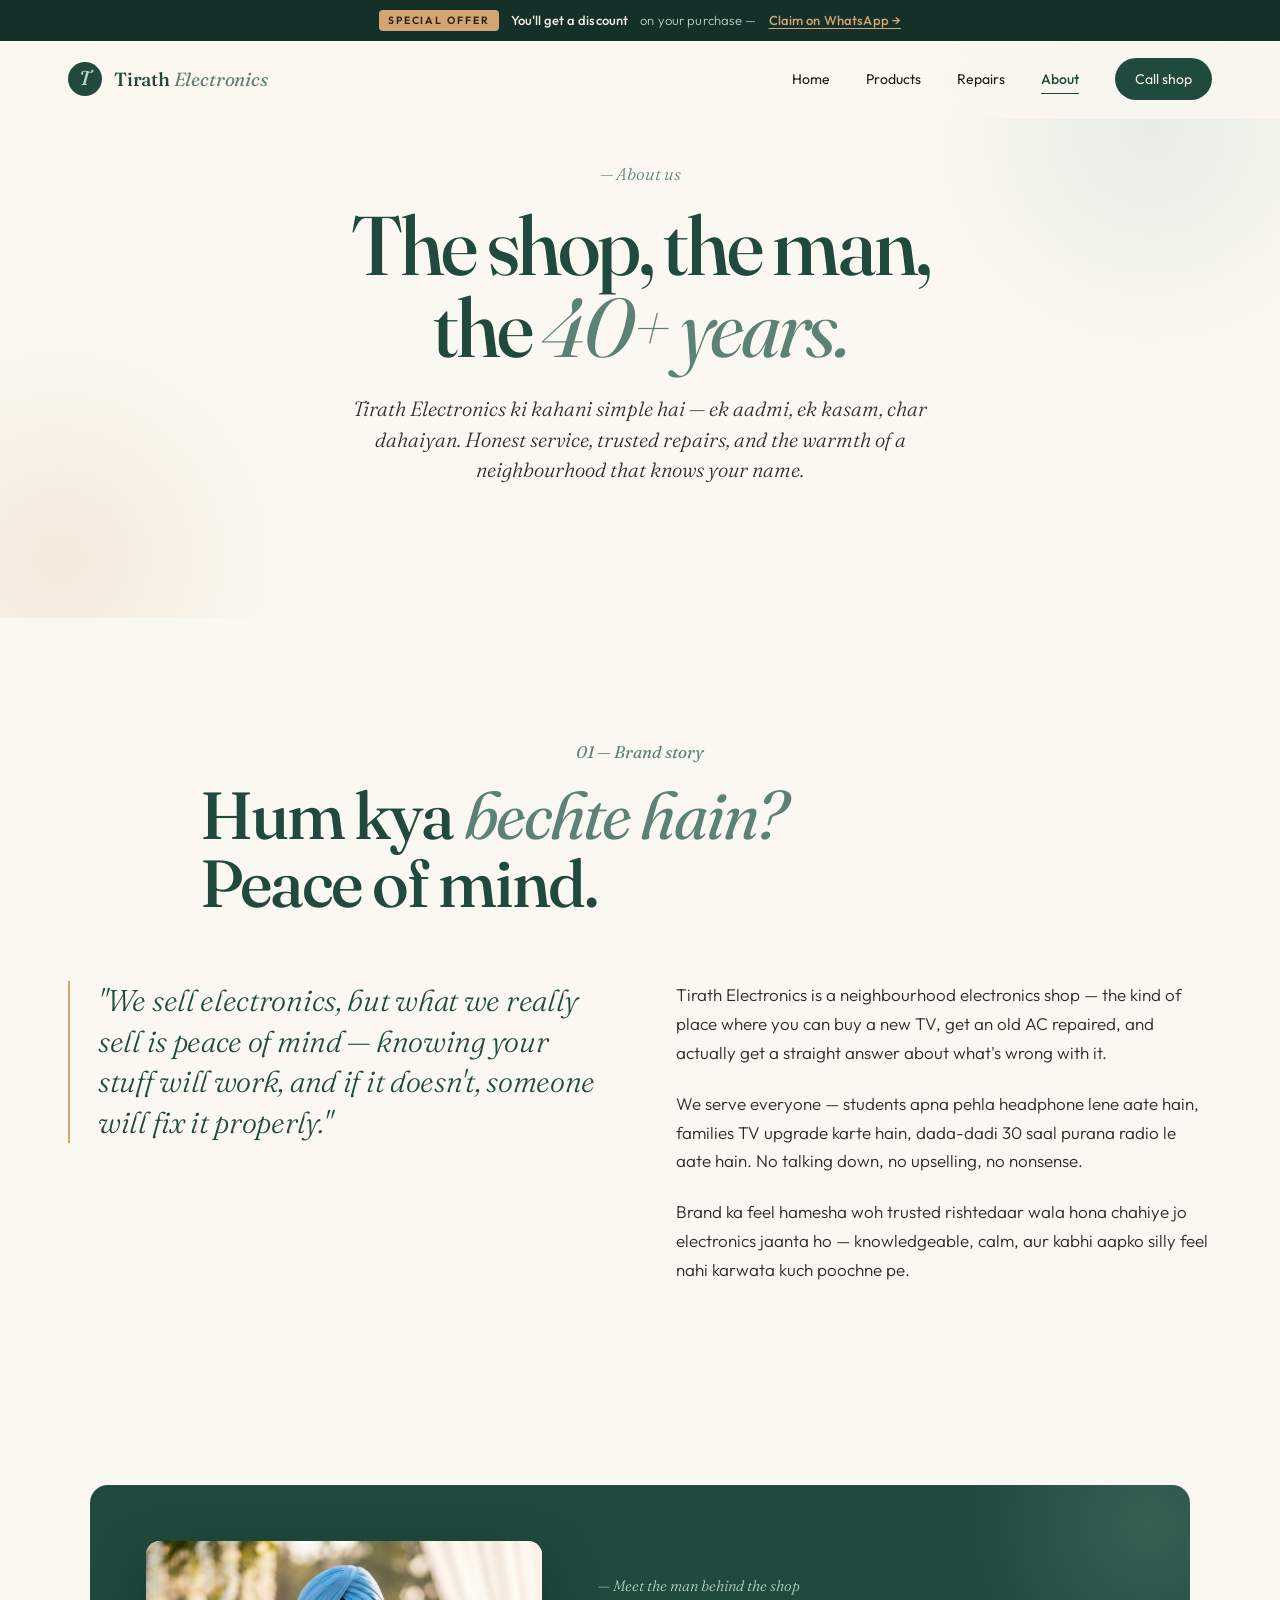
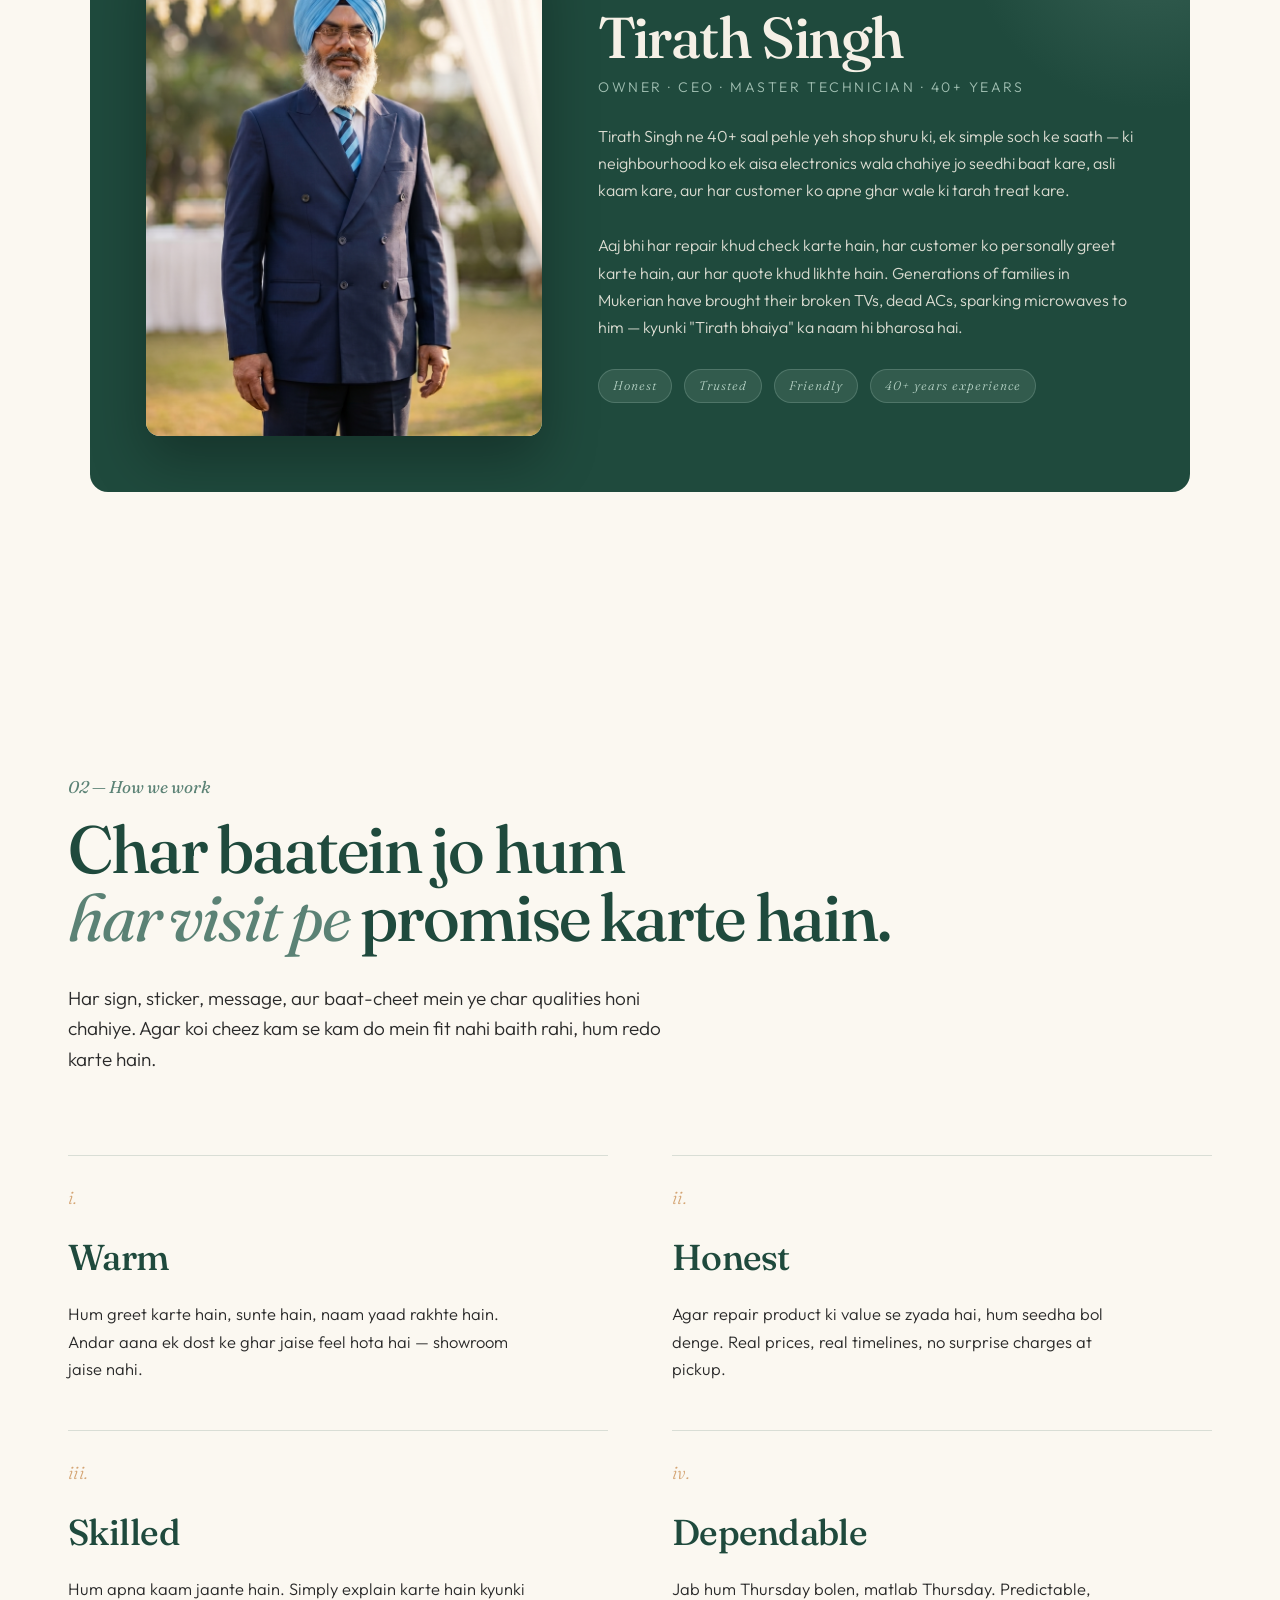
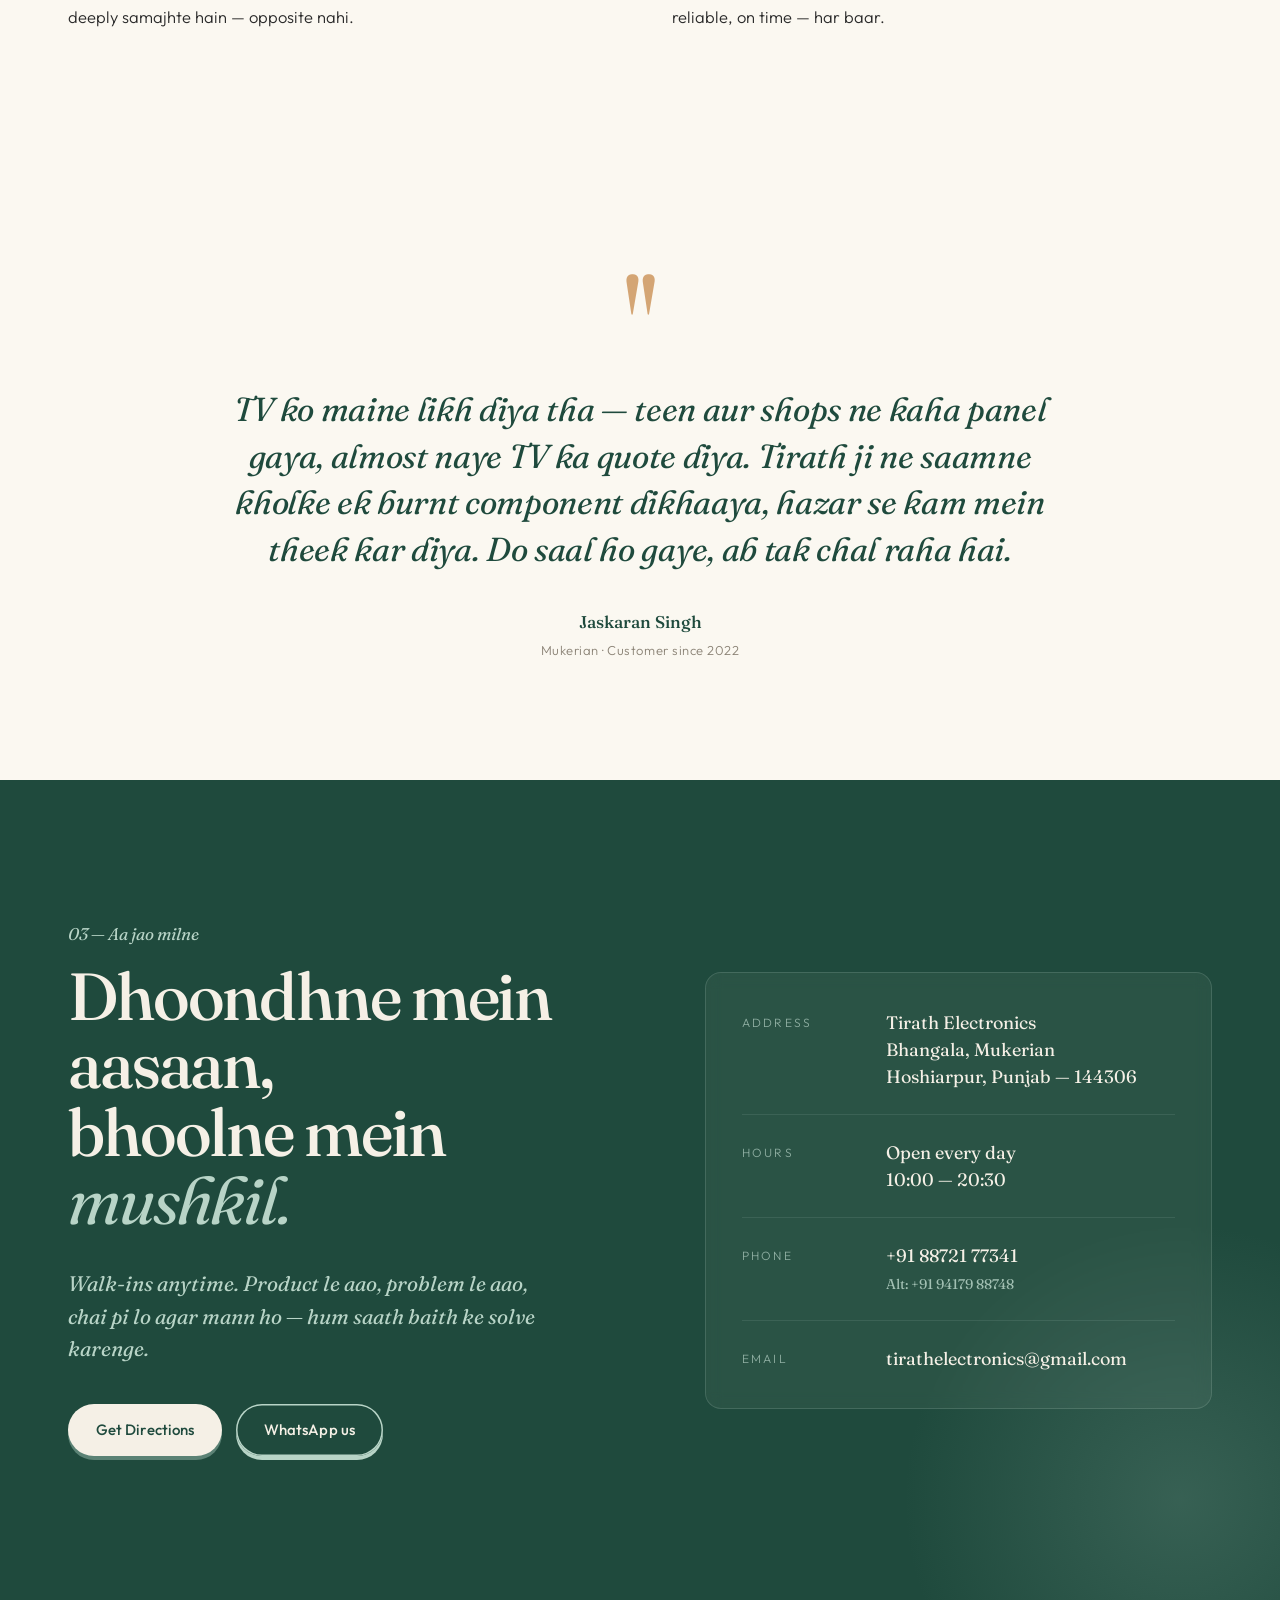
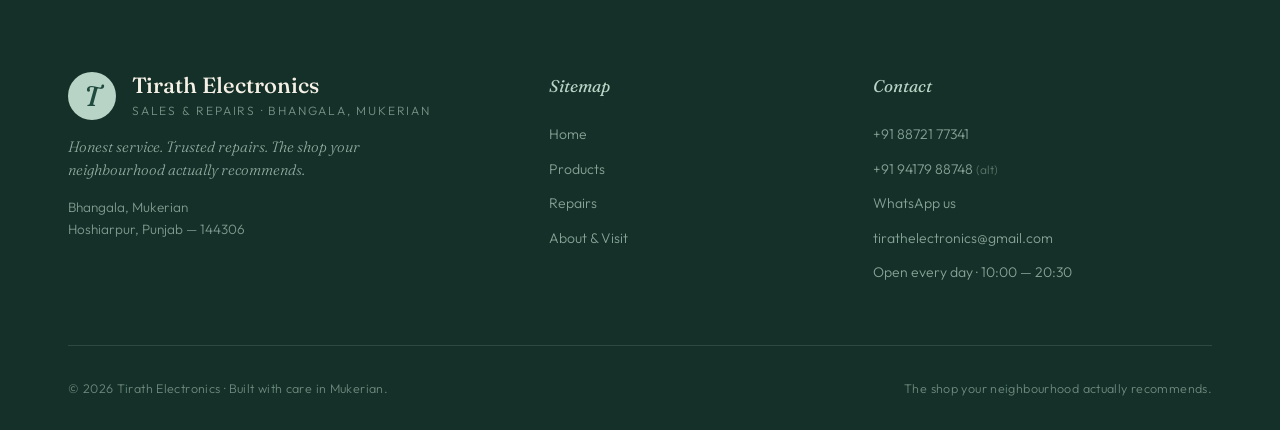
==== commit cc431508: "Soften promo: replace 50 percent OFF with generic discount messaging Promo bar on all 4 pages now re" ====
--- a/about.html
+++ b/about.html
@@ -150,10 +150,10 @@
 
 <!-- PROMO BAR -->
 <div class="promo-bar">
-  <span class="promo-tag">First Purchase</span>
-  <strong>Up to 50% OFF</strong>
-  <span>on your first buy —</span>
-  <a href="https://wa.me/918872177341?text=Hi%2C+main+pehli+baar+aaya%2Fi+hoon.+First+purchase+ka+50%25+offer+claim+karna+tha." target="_blank" rel="noopener">Claim on WhatsApp →</a>
+  <span class="promo-tag">Special offer</span>
+  <strong>You'll get a discount</strong>
+  <span>on your purchase —</span>
+  <a href="https://wa.me/918872177341?text=Hi%2C+discount+offer+ke+baare+mein+puchna+tha." target="_blank" rel="noopener">Claim on WhatsApp →</a>
 </div>
 
 <!-- NAV -->
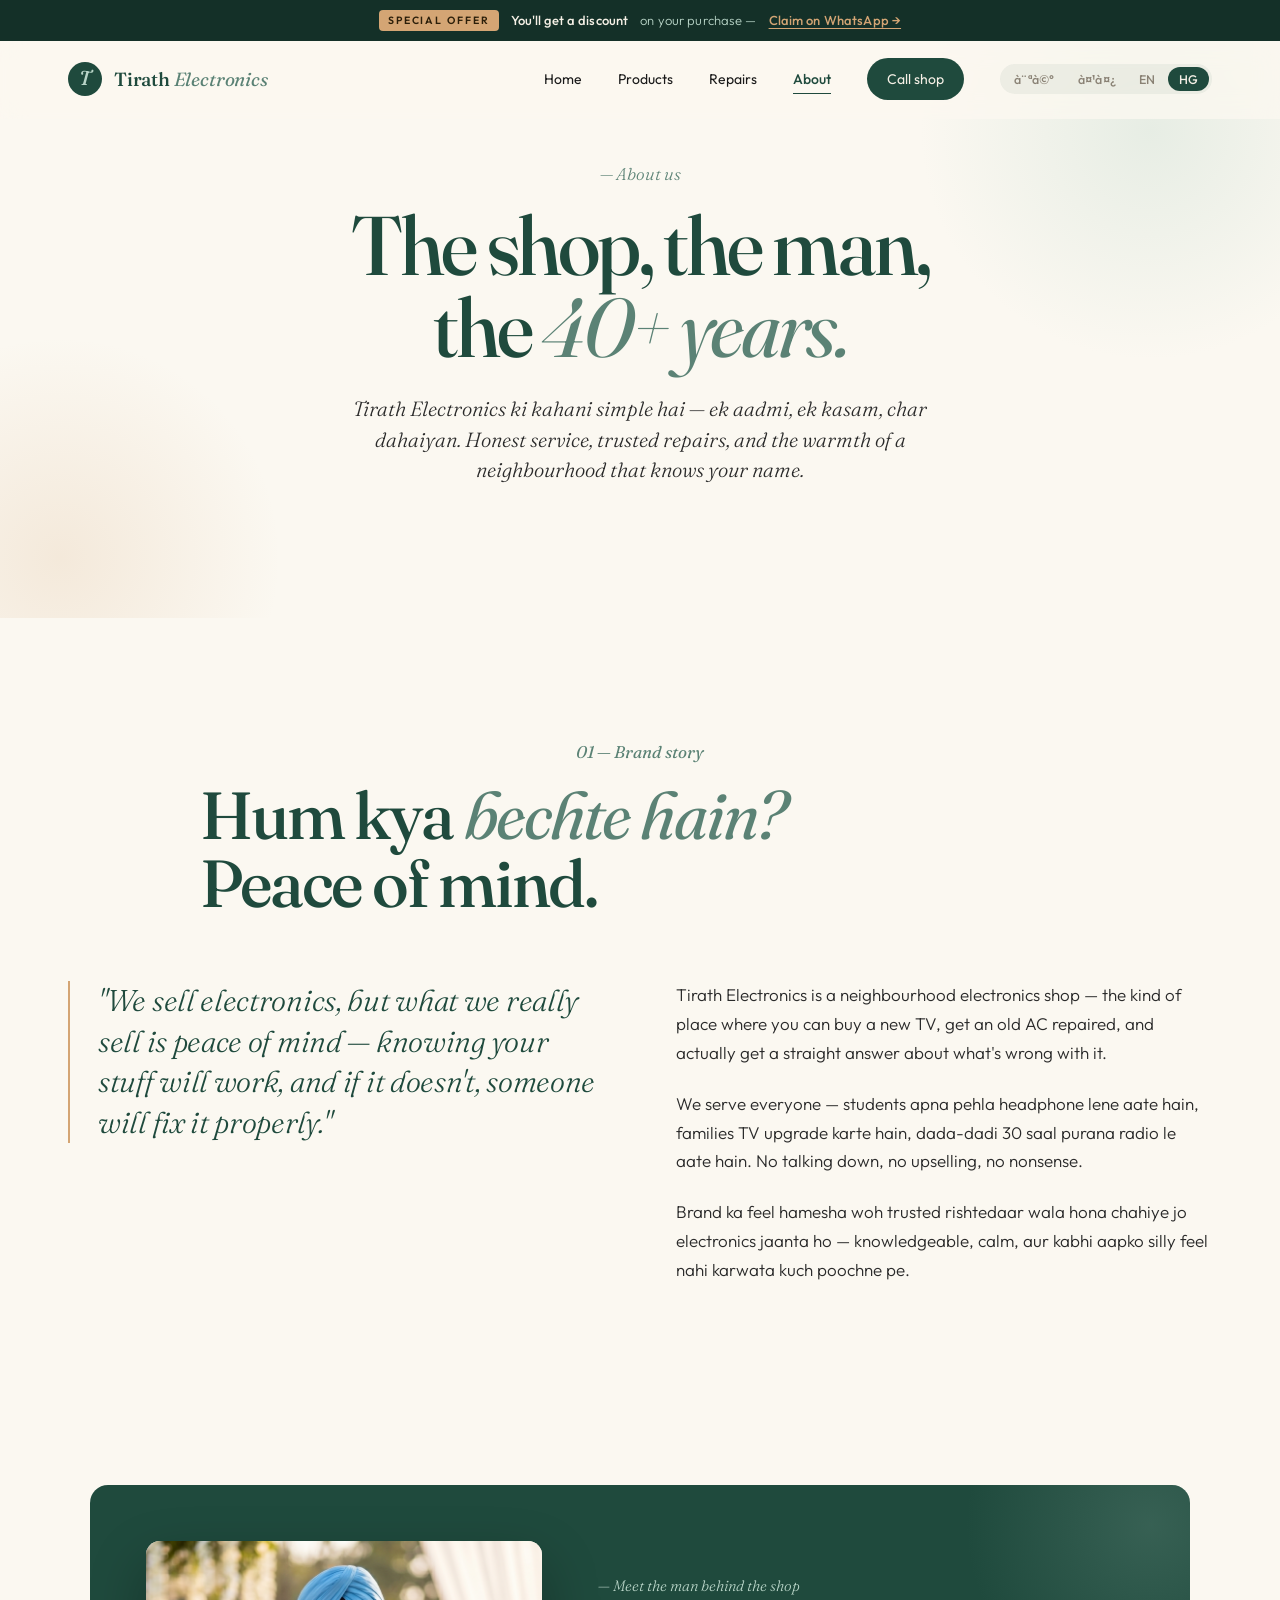
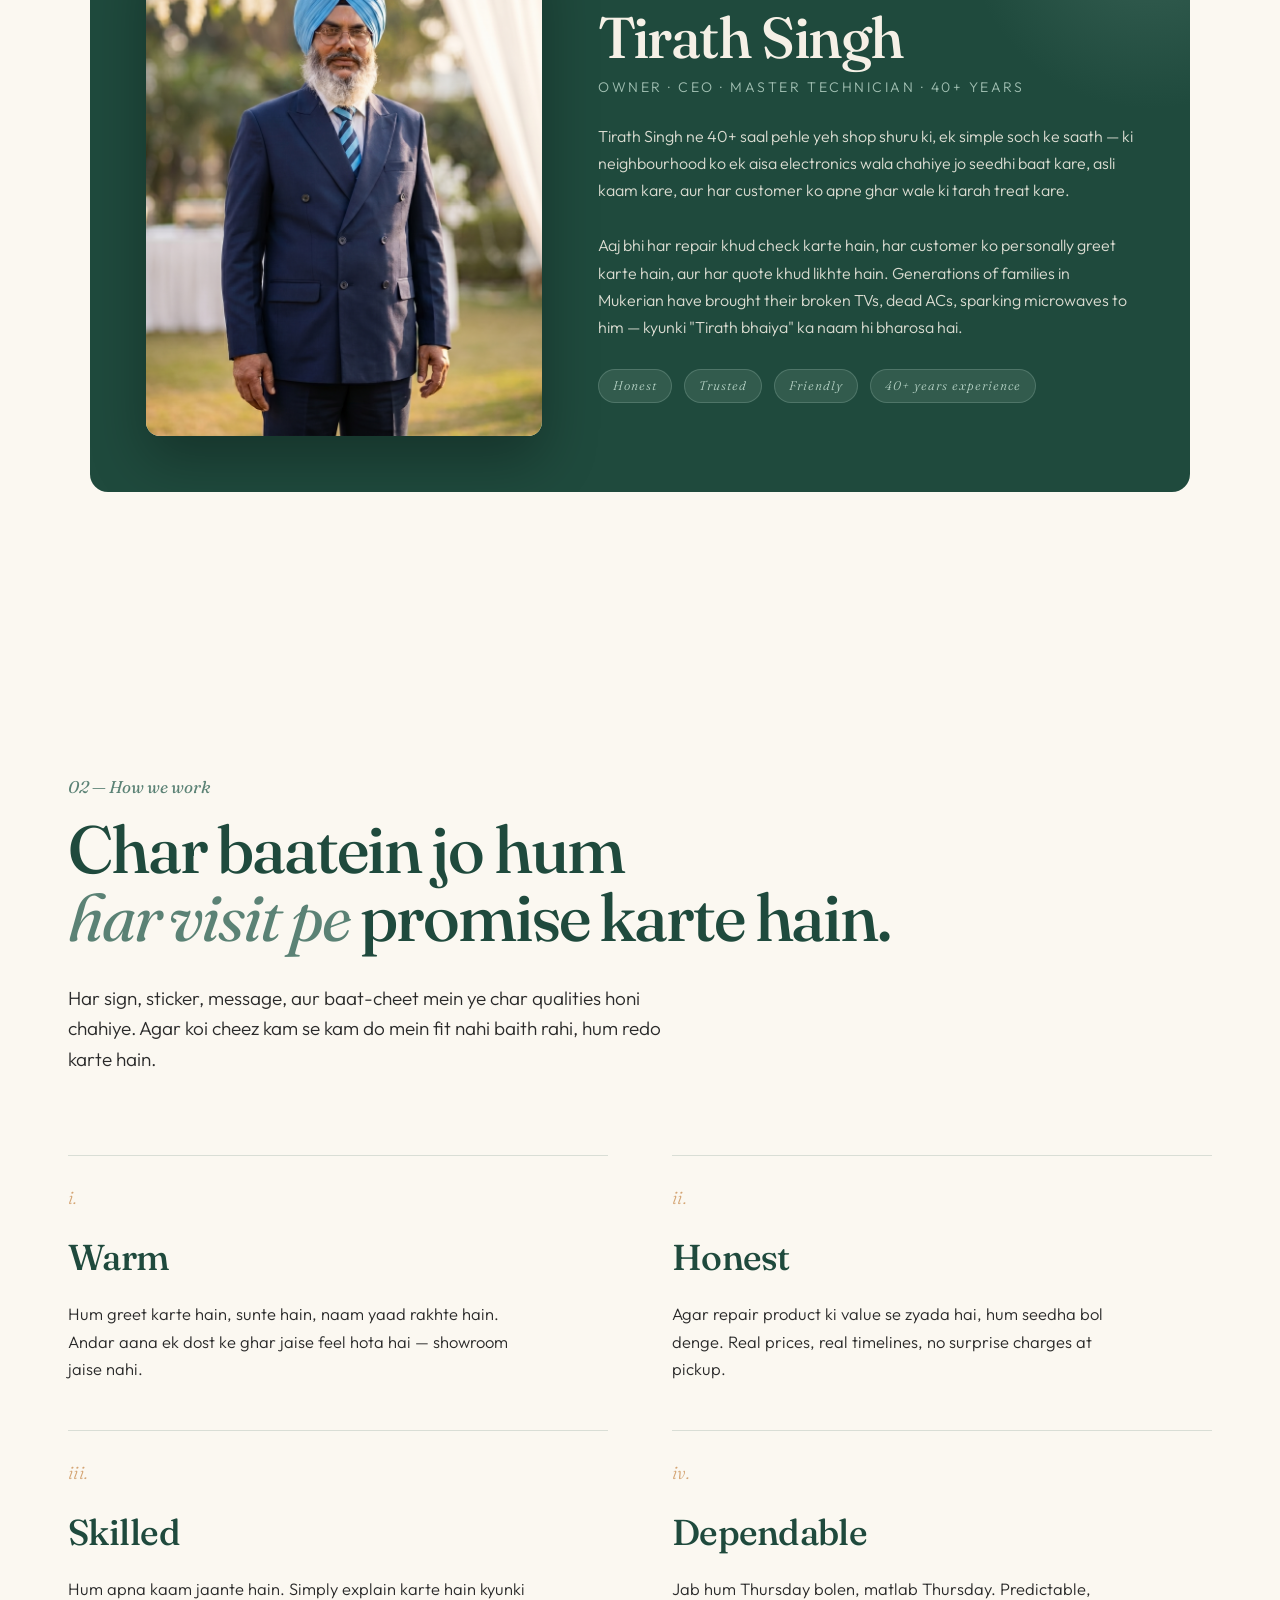
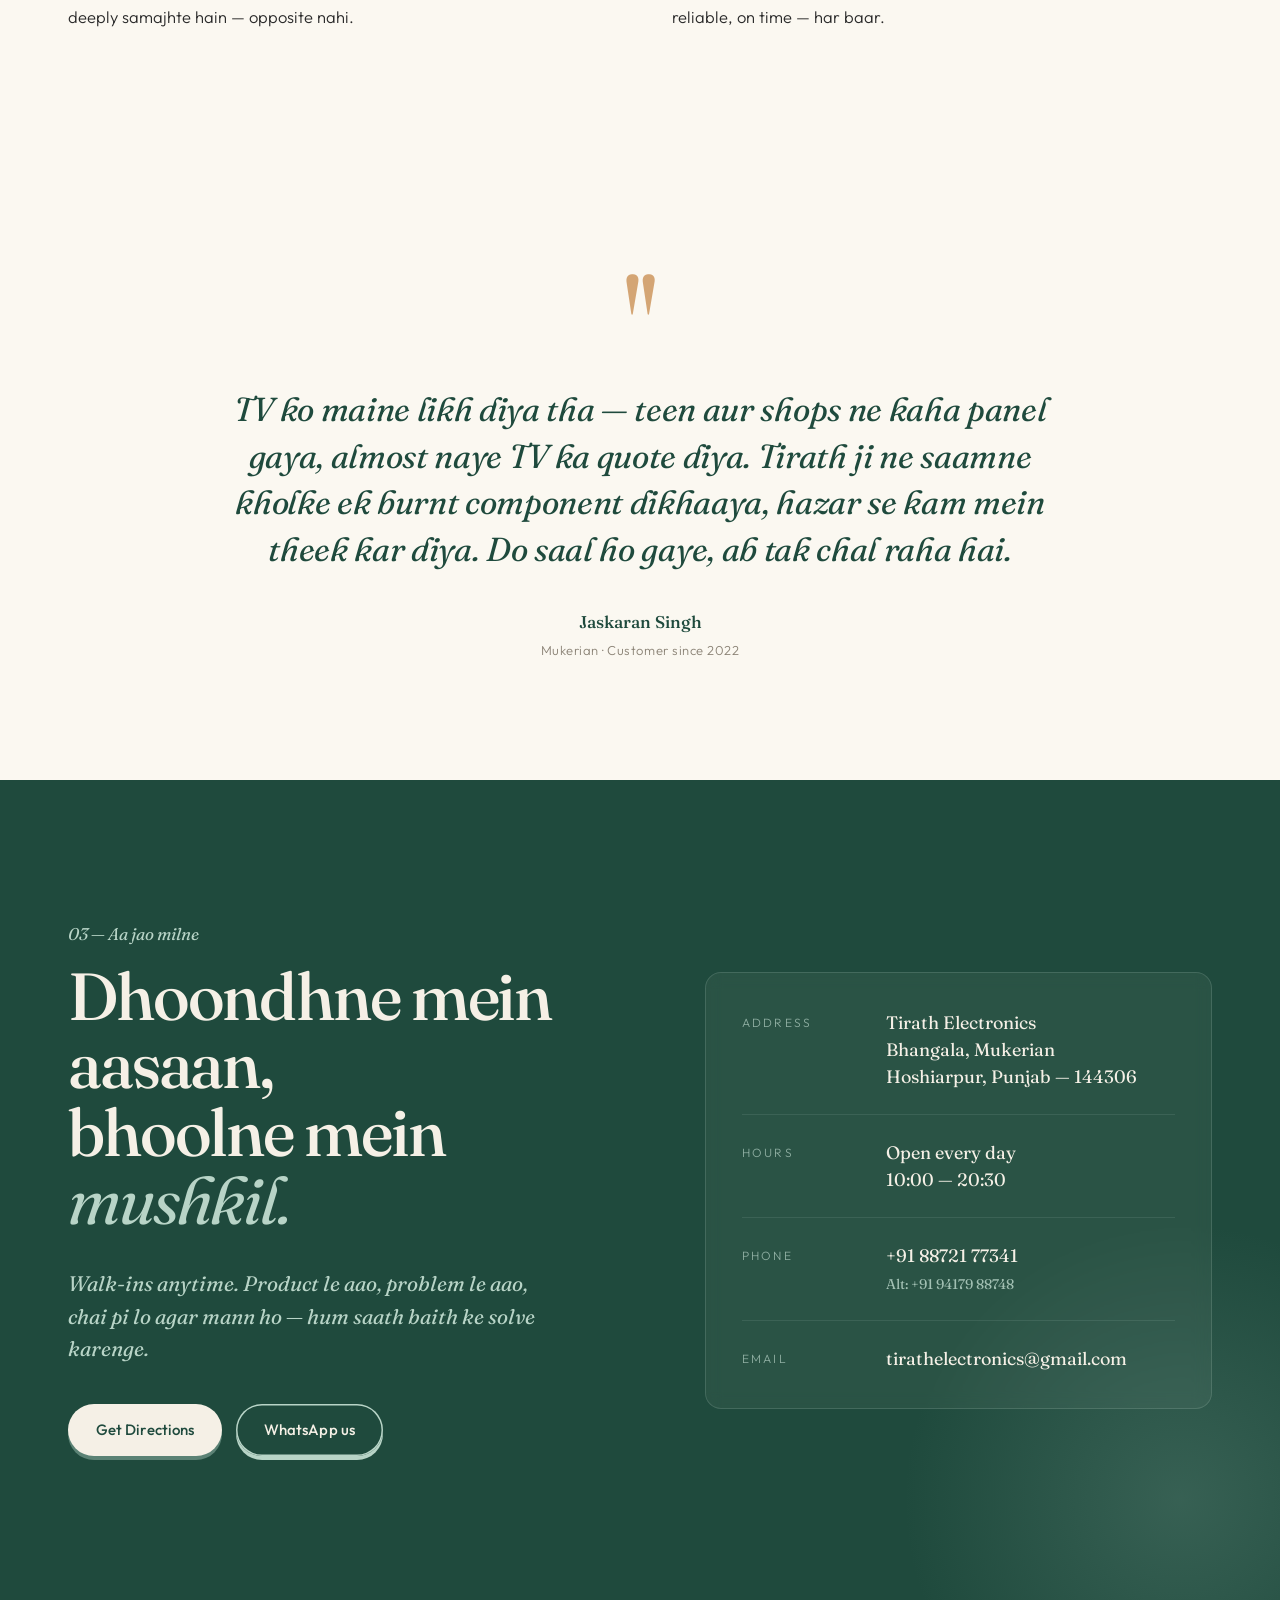
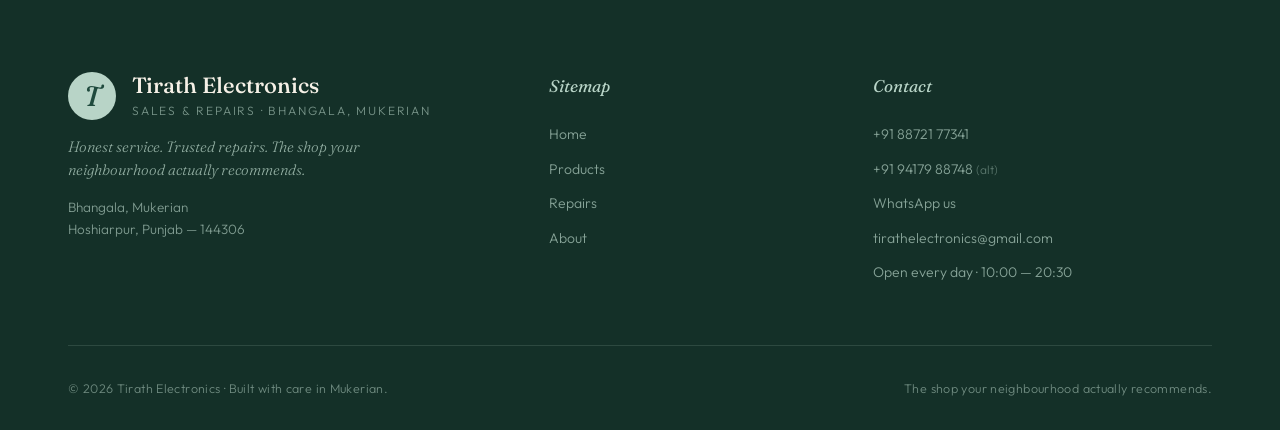
==== commit 221fa6d2: "Add 4-language switcher (Punjabi, Hindi, English, Hinglish) A compact pill switcher in the nav lets " ====
--- a/about.html
+++ b/about.html
@@ -150,10 +150,10 @@
 
 <!-- PROMO BAR -->
 <div class="promo-bar">
-  <span class="promo-tag">Special offer</span>
-  <strong>You'll get a discount</strong>
-  <span>on your purchase —</span>
-  <a href="https://wa.me/918872177341?text=Hi%2C+discount+offer+ke+baare+mein+puchna+tha." target="_blank" rel="noopener">Claim on WhatsApp →</a>
+  <span class="promo-tag" data-i18n="promo.tag">Special offer</span>
+  <strong data-i18n="promo.head">You'll get a discount</strong>
+  <span data-i18n="promo.sub">on your purchase —</span>
+  <a href="https://wa.me/918872177341?text=Hi%2C+discount+offer+ke+baare+mein+puchna+tha." target="_blank" rel="noopener"><span data-i18n="promo.cta">Claim on WhatsApp â†’</span></a>
 </div>
 
 <!-- NAV -->
@@ -167,11 +167,17 @@
       <span></span><span></span><span></span>
     </button>
     <div class="nav-links">
-      <a href="index.html">Home</a>
-      <a href="products.html">Products</a>
-      <a href="repairs.html">Repairs</a>
-      <a href="about.html">About</a>
-      <a href="tel:+918872177341" class="nav-cta">Call shop</a>
+      <a href="index.html" data-i18n="nav.home">Home</a>
+      <a href="products.html" data-i18n="nav.products">Products</a>
+      <a href="repairs.html" data-i18n="nav.repairs">Repairs</a>
+      <a href="about.html" data-i18n="nav.about">About</a>
+      <a href="tel:+918872177341" class="nav-cta" data-i18n="nav.call">Call shop</a>
+      <div class="lang-switcher" role="group" aria-label="Language">
+        <button type="button" class="lang-btn" data-lang="pa" title="à¨ªà©°à¨œà¨¾à¨¬à©€">à¨ªà©°</button>
+        <button type="button" class="lang-btn" data-lang="hi" title="à¤¹à¤¿à¤¨à¥à¤¦à¥€">à¤¹à¤¿</button>
+        <button type="button" class="lang-btn" data-lang="en" title="English">EN</button>
+        <button type="button" class="lang-btn" data-lang="hg" title="Hinglish">HG</button>
+      </div>
     </div>
   </div>
 </nav>
@@ -269,22 +275,22 @@
     <div class="values-grid">
       <div class="value reveal">
         <div class="value-mark">i.</div>
-        <h3>Warm</h3>
+        <h3 data-i18n="values.warm">Warm</h3>
         <p>Hum greet karte hain, sunte hain, naam yaad rakhte hain. Andar aana ek dost ke ghar jaise feel hota hai — showroom jaise nahi.</p>
       </div>
       <div class="value reveal">
         <div class="value-mark">ii.</div>
-        <h3>Honest</h3>
+        <h3 data-i18n="values.honest">Honest</h3>
         <p>Agar repair product ki value se zyada hai, hum seedha bol denge. Real prices, real timelines, no surprise charges at pickup.</p>
       </div>
       <div class="value reveal">
         <div class="value-mark">iii.</div>
-        <h3>Skilled</h3>
+        <h3 data-i18n="values.skilled">Skilled</h3>
         <p>Hum apna kaam jaante hain. Simply explain karte hain kyunki deeply samajhte hain — opposite nahi.</p>
       </div>
       <div class="value reveal">
         <div class="value-mark">iv.</div>
-        <h3>Dependable</h3>
+        <h3 data-i18n="values.dependable">Dependable</h3>
         <p>Jab hum Thursday bolen, matlab Thursday. Predictable, reliable, on time — har baar.</p>
       </div>
     </div>
@@ -323,26 +329,26 @@
           agar mann ho — hum saath baith ke solve karenge.
         </p>
         <div class="visit-actions reveal">
-          <a href="https://www.google.com/maps/dir/?api=1&destination=Bhangala+Mukerian+Hoshiarpur+144306" target="_blank" rel="noopener" class="btn btn-cream">Get Directions</a>
+          <a href="https://www.google.com/maps/dir//Tirath+Electronics+LCD+LED+repair+center,+New+Guru+Nanak+market,+Bhangala,+Punjab+144306/@32.0199173,75.6079544,17z/data=!4m16!1m7!3m6!1s0x391b9b8239a84ecb:0xc5061a316b157220!2sTirath+Electronics+LCD+LED+repair+center!8m2!3d32.0199128!4d75.6105293!16s%2Fg%2F11j242d_kf!4m7!1m0!1m5!1m1!1s0x391b9b8239a84ecb:0xc5061a316b157220!2m2!1d75.6105293!2d32.0199128" target="_blank" rel="noopener" class="btn btn-cream" data-i18n="visit.directions">Get Directions</a>
           <a href="https://wa.me/918872177341?text=Hi%2C+Tirath+Electronics+se+baat+karni+thi" target="_blank" rel="noopener" class="btn btn-ghost-light">WhatsApp us</a>
         </div>
       </div>
 
       <div class="visit-card reveal">
         <div class="visit-row">
-          <span class="visit-label">Address</span>
+          <span class="visit-label" data-i18n="visit.address">Address</span>
           <span class="visit-value">Tirath Electronics<br>Bhangala, Mukerian<br>Hoshiarpur, Punjab — 144306</span>
         </div>
         <div class="visit-row">
-          <span class="visit-label">Hours</span>
+          <span class="visit-label" data-i18n="visit.hours">Hours</span>
           <span class="visit-value">Open every day<br>10:00 — 20:30</span>
         </div>
         <div class="visit-row">
-          <span class="visit-label">Phone</span>
+          <span class="visit-label" data-i18n="visit.phone">Phone</span>
           <span class="visit-value">+91 88721 77341<br><span style="font-size: 14px; color: var(--mint); opacity: 0.85;">Alt: +91 94179 88748</span></span>
         </div>
         <div class="visit-row">
-          <span class="visit-label">Email</span>
+          <span class="visit-label" data-i18n="visit.email">Email</span>
           <span class="visit-value">tirathelectronics@gmail.com</span>
         </div>
       </div>
@@ -362,31 +368,31 @@
             <div class="footer-sub">Sales &amp; Repairs · Bhangala, Mukerian</div>
           </div>
         </div>
-        <p class="footer-tagline">Honest service. Trusted repairs. The shop your neighbourhood actually recommends.</p>
+        <p class="footer-tagline" data-i18n="footer.tagline">Honest service. Trusted repairs. The shop your neighbourhood actually recommends.</p>
         <p class="footer-address">Bhangala, Mukerian<br>Hoshiarpur, Punjab — 144306</p>
       </div>
       <div class="footer-col">
-        <h4>Sitemap</h4>
+        <h4 data-i18n="footer.sitemap">Sitemap</h4>
         <ul>
-          <li><a href="index.html">Home</a></li>
-          <li><a href="products.html">Products</a></li>
-          <li><a href="repairs.html">Repairs</a></li>
-          <li><a href="about.html">About &amp; Visit</a></li>
+          <li><a href="index.html" data-i18n="nav.home">Home</a></li>
+          <li><a href="products.html" data-i18n="nav.products">Products</a></li>
+          <li><a href="repairs.html" data-i18n="nav.repairs">Repairs</a></li>
+          <li><a href="about.html" data-i18n="nav.about">About</a></li>
         </ul>
       </div>
       <div class="footer-col">
-        <h4>Contact</h4>
+        <h4 data-i18n="footer.contact">Contact</h4>
         <ul>
           <li><a href="tel:+918872177341">+91 88721 77341</a></li>
           <li><a href="tel:+919417988748">+91 94179 88748 <span style="opacity:0.6; font-size: 12px;">(alt)</span></a></li>
-          <li><a href="https://wa.me/918872177341" target="_blank" rel="noopener">WhatsApp us</a></li>
+          <li><a href="https://wa.me/918872177341" target="_blank" rel="noopener"><span data-i18n="footer.waBtn">WhatsApp us</span></a></li>
           <li><a href="mailto:tirathelectronics@gmail.com">tirathelectronics@gmail.com</a></li>
-          <li>Open every day · 10:00 — 20:30</li>
+          <li data-i18n="footer.hours">Open every day · 10:00 — 20:30</li>
         </ul>
       </div>
     </div>
     <div class="footer-bottom">
-      <span>© 2026 Tirath Electronics · Built with care in Mukerian.</span>
+      <span data-i18n="footer.copyright">© 2026 Tirath Electronics · Built with care in Mukerian.</span>
       <span>The shop your neighbourhood actually recommends.</span>
     </div>
   </div>
@@ -396,6 +402,7 @@
   <svg viewBox="0 0 24 24"><path d="M17.5 14.4c-.3-.1-1.7-.8-2-.9-.3-.1-.5-.1-.7.1-.2.3-.8.9-.9 1.1-.2.2-.3.2-.6.1-.3-.1-1.2-.4-2.3-1.4-.9-.8-1.4-1.7-1.6-2-.2-.3 0-.4.1-.6.1-.1.3-.3.4-.5.1-.2.2-.3.3-.5.1-.2 0-.4 0-.5 0-.1-.7-1.6-.9-2.2-.2-.6-.5-.5-.7-.5h-.6c-.2 0-.5.1-.8.4-.3.3-1 1-1 2.4 0 1.4 1 2.8 1.2 3 .1.2 2 3 4.9 4.2.7.3 1.2.5 1.6.6.7.2 1.3.2 1.8.1.6-.1 1.7-.7 1.9-1.4.2-.7.2-1.3.2-1.4-.1-.1-.3-.2-.5-.2zM12 2C6.5 2 2 6.5 2 12c0 1.8.5 3.5 1.3 5L2 22l5.2-1.3c1.4.8 3.1 1.3 4.8 1.3 5.5 0 10-4.5 10-10S17.5 2 12 2zm0 18c-1.6 0-3.1-.4-4.4-1.2l-.3-.2-3.1.8.8-3-.2-.3C3.9 14.7 3.5 13.4 3.5 12c0-4.7 3.8-8.5 8.5-8.5s8.5 3.8 8.5 8.5-3.8 8.5-8.5 8.5z"/></svg>
 </a>
 
+<script src="js/i18n.js"></script>
 <script src="js/main.js"></script>
 </body>
 </html>
--- a/css/styles.css
+++ b/css/styles.css
@@ -188,6 +188,61 @@
   transform: translateY(-1px);
 }
 
+/* ===== LANGUAGE SWITCHER ===== */
+.lang-switcher {
+  display: inline-flex;
+  background: rgba(31, 74, 61, 0.06);
+  border-radius: 999px;
+  padding: 3px;
+  gap: 1px;
+  align-items: center;
+}
+
+.lang-btn {
+  background: transparent;
+  border: none;
+  padding: 6px 11px;
+  font-family: inherit;
+  font-size: 12.5px;
+  color: var(--muted);
+  cursor: pointer;
+  border-radius: 999px;
+  transition: background 0.2s ease, color 0.2s ease;
+  font-weight: 500;
+  min-width: 30px;
+  line-height: 1;
+  letter-spacing: 0.02em;
+}
+
+.lang-btn::after {
+  /* prevent the hover underline from nav-links a rule */
+  display: none !important;
+  content: none !important;
+}
+
+.lang-btn:hover {
+  color: var(--forest);
+  background: rgba(31, 74, 61, 0.08);
+}
+
+.lang-btn.active {
+  background: var(--forest);
+  color: var(--cream);
+}
+
+.lang-btn.active:hover {
+  background: var(--forest-deep);
+  color: var(--cream);
+}
+
+@media (max-width: 768px) {
+  .lang-switcher {
+    margin-top: 18px;
+    align-self: flex-start;
+  }
+  .lang-btn { padding: 8px 14px; font-size: 14px; }
+}
+
 /* ===== HERO ===== */
 .hero {
   padding: 160px 0 0;
@@ -552,16 +607,16 @@
 }
 
 .service-card-feature {
-  background: var(--forest);
-  color: var(--cream);
+  background: #E8D5B8;
+  color: var(--ink);
   border-top-color: var(--amber);
 }
 
-.service-card-feature h3 { color: var(--cream); }
-.service-card-feature .service-num { color: var(--mint); }
-.service-card-feature p { color: rgba(245, 240, 230, 0.85); }
-.service-card-feature li { color: rgba(245, 240, 230, 0.9); }
-.service-card-feature li::before { background: var(--mint); }
+.service-card-feature h3 { color: var(--forest); }
+.service-card-feature .service-num { color: var(--sage); }
+.service-card-feature p { color: var(--ink-soft); }
+.service-card-feature li { color: var(--ink-soft); }
+.service-card-feature li::before { background: var(--sage); }
 
 .service-num {
   font-family: 'Fraunces', serif;
@@ -1906,6 +1961,284 @@
   margin-top: 6px;
 }
 
+/* ===== EXPRESS HOME-VISIT SERVICE CTA ===== */
+.express-cta {
+  background: var(--cream);
+  border-radius: 20px;
+  padding: 56px 56px;
+  border-top: 4px solid var(--amber);
+  position: relative;
+  overflow: hidden;
+  box-shadow:
+    0 1px 2px rgba(31, 74, 61, 0.04),
+    0 12px 32px rgba(31, 74, 61, 0.08);
+}
+
+.express-cta::before {
+  content: '';
+  position: absolute;
+  top: -140px;
+  right: -140px;
+  width: 360px;
+  height: 360px;
+  border-radius: 50%;
+  background: radial-gradient(circle, rgba(212, 165, 116, 0.20) 0%, transparent 65%);
+  pointer-events: none;
+}
+
+.express-badge {
+  display: inline-flex;
+  align-items: center;
+  gap: 8px;
+  background: var(--amber);
+  color: #2c1f0a;
+  font-size: 11px;
+  letter-spacing: 0.22em;
+  text-transform: uppercase;
+  padding: 7px 14px;
+  border-radius: 999px;
+  font-weight: 600;
+  margin-bottom: 24px;
+  position: relative;
+  z-index: 1;
+}
+
+.express-grid {
+  display: grid;
+  grid-template-columns: 1.45fr 1fr;
+  gap: 56px;
+  align-items: center;
+  position: relative;
+  z-index: 1;
+}
+
+.express-text h2 {
+  font-family: 'Fraunces', serif;
+  font-size: clamp(28px, 3.8vw, 44px);
+  font-weight: 500;
+  color: var(--forest);
+  line-height: 1.05;
+  letter-spacing: -0.025em;
+  margin-bottom: 18px;
+}
+
+.express-text h2 .ital {
+  font-style: italic;
+  font-weight: 400;
+  color: var(--sage);
+}
+
+.express-text p.lead {
+  font-size: 17px;
+  color: var(--ink-soft);
+  line-height: 1.55;
+  margin-bottom: 22px;
+  max-width: none;
+}
+
+.express-fee {
+  display: inline-block;
+  font-family: 'Fraunces', serif;
+  font-weight: 500;
+  font-size: 18px;
+  color: var(--forest);
+  background: rgba(31, 74, 61, 0.08);
+  padding: 4px 12px;
+  border-radius: 999px;
+  margin: 0 2px;
+}
+
+.express-features {
+  list-style: none;
+  margin-bottom: 0;
+}
+
+.express-features li {
+  padding: 8px 0 8px 28px;
+  position: relative;
+  font-size: 15px;
+  color: var(--ink-soft);
+  line-height: 1.5;
+}
+
+.express-features li::before {
+  content: '';
+  position: absolute;
+  left: 0;
+  top: 12px;
+  width: 16px;
+  height: 16px;
+  background: var(--forest);
+  border-radius: 50%;
+  background-image: url("data:image/svg+xml;utf8,<svg xmlns='http://www.w3.org/2000/svg' viewBox='0 0 12 12' fill='none'><path d='M2 6L5 9L10 3.5' stroke='%23F5F0E6' stroke-width='1.8' stroke-linecap='round' stroke-linejoin='round'/></svg>");
+  background-repeat: no-repeat;
+  background-position: center;
+}
+
+.express-cta-buttons {
+  display: flex;
+  flex-direction: column;
+  gap: 12px;
+}
+
+.express-cta-buttons .btn { width: 100%; }
+
+@media (max-width: 900px) {
+  .express-cta { padding: 40px 28px; }
+  .express-grid { grid-template-columns: 1fr; gap: 32px; }
+}
+
+/* ===== PRODUCT DETAIL MODAL ===== */
+.product-modal-card {
+  max-width: 980px !important;
+  padding: 0 !important;
+  overflow: hidden;
+}
+
+.product-modal-card .modal-close {
+  background: rgba(245, 240, 230, 0.92);
+  backdrop-filter: blur(6px);
+  z-index: 5;
+}
+
+.pm-grid {
+  display: grid;
+  grid-template-columns: 0.95fr 1.05fr;
+  max-height: 90vh;
+}
+
+.pm-image-wrap {
+  position: relative;
+  background: var(--cream);
+  overflow: hidden;
+  aspect-ratio: 1 / 1;
+}
+
+.pm-image-wrap img {
+  position: absolute;
+  inset: 0;
+  width: 100%;
+  height: 100%;
+  object-fit: cover;
+  display: block;
+}
+
+.pm-content {
+  padding: 48px 44px 40px;
+  overflow-y: auto;
+  max-height: 90vh;
+}
+
+.pm-brand {
+  font-size: 11px;
+  letter-spacing: 0.22em;
+  text-transform: uppercase;
+  color: var(--sage);
+  font-weight: 500;
+  margin-bottom: 8px;
+}
+
+.pm-name {
+  font-family: 'Fraunces', serif;
+  font-size: 32px;
+  font-weight: 500;
+  color: var(--forest);
+  letter-spacing: -0.02em;
+  line-height: 1.1;
+  margin-bottom: 12px;
+}
+
+.pm-desc {
+  font-family: 'Fraunces', serif;
+  font-style: italic;
+  font-size: 16px;
+  color: var(--ink-soft);
+  line-height: 1.55;
+  margin-bottom: 28px;
+}
+
+.pm-section {
+  margin-bottom: 26px;
+}
+
+.pm-section h4 {
+  font-family: 'Fraunces', serif;
+  font-size: 14px;
+  font-weight: 500;
+  text-transform: uppercase;
+  letter-spacing: 0.16em;
+  color: var(--sage);
+  margin-bottom: 12px;
+  border-bottom: 1px solid rgba(31, 74, 61, 0.1);
+  padding-bottom: 8px;
+}
+
+.pm-section ul {
+  list-style: none;
+}
+
+.pm-section ul li {
+  padding: 7px 0 7px 22px;
+  position: relative;
+  font-size: 14.5px;
+  color: var(--ink-soft);
+  line-height: 1.5;
+}
+
+.pm-section ul li::before {
+  content: '';
+  position: absolute;
+  left: 0;
+  top: 16px;
+  width: 12px;
+  height: 1px;
+  background: var(--amber);
+}
+
+.pm-section dl {
+  display: grid;
+  grid-template-columns: minmax(120px, auto) 1fr;
+  gap: 8px 24px;
+  font-size: 14px;
+}
+
+.pm-section dt {
+  color: var(--muted);
+  font-weight: 400;
+  padding: 6px 0;
+  border-bottom: 1px solid rgba(31, 74, 61, 0.06);
+}
+
+.pm-section dd {
+  color: var(--ink);
+  font-weight: 500;
+  padding: 6px 0;
+  border-bottom: 1px solid rgba(31, 74, 61, 0.06);
+}
+
+.pm-section dl > *:nth-last-child(-n+2) {
+  border-bottom: none;
+}
+
+.pm-actions {
+  display: flex;
+  gap: 12px;
+  flex-wrap: wrap;
+  margin-top: 12px;
+}
+
+@media (max-width: 820px) {
+  .product-modal-card { max-height: 92vh; }
+  .pm-grid { grid-template-columns: 1fr; max-height: 92vh; }
+  .pm-image-wrap { aspect-ratio: 16 / 10; }
+  .pm-content { padding: 32px 26px 28px; max-height: none; }
+  .pm-name { font-size: 26px; }
+  .pm-section dl { grid-template-columns: 1fr; gap: 0; }
+  .pm-section dt { padding-bottom: 0; border-bottom: none; color: var(--sage); font-size: 12px; text-transform: uppercase; letter-spacing: 0.12em; }
+  .pm-section dd { margin-bottom: 8px; }
+  .pm-actions .btn { flex: 1; min-width: 0; }
+}
+
 /* ===== PROBLEM CHECKLIST inside modal ===== */
 .checklist-intro {
   font-size: 13px;
@@ -2073,6 +2406,107 @@
 }
 
 /* Founder photo styles live in about.html <style> block — see .founder-portrait + .founder-photo there */
+
+/* ===== REVIEWS SECTION (home page) ===== */
+.reviews {
+  background: var(--paper);
+  padding: 130px 0;
+}
+
+.reviews-grid {
+  display: grid;
+  grid-template-columns: repeat(3, 1fr);
+  gap: 28px;
+  margin-bottom: 48px;
+}
+
+.review-card {
+  background: var(--cream);
+  border-radius: 14px;
+  padding: 36px 32px 32px;
+  display: flex;
+  flex-direction: column;
+  position: relative;
+  transition: transform 0.4s var(--ease), box-shadow 0.4s var(--ease);
+  border-top: 3px solid var(--amber);
+}
+
+.review-card:hover {
+  transform: translateY(-4px);
+  box-shadow: var(--shadow-lift);
+}
+
+.review-stars {
+  display: flex;
+  gap: 3px;
+  color: var(--amber);
+  font-size: 17px;
+  letter-spacing: 0.04em;
+  margin-bottom: 18px;
+  line-height: 1;
+}
+
+.review-text {
+  font-family: 'Fraunces', serif;
+  font-style: italic;
+  font-size: 17px;
+  line-height: 1.55;
+  color: var(--ink-soft);
+  margin-bottom: 28px;
+  flex: 1;
+}
+
+.review-text::before {
+  content: '"';
+  display: block;
+  font-family: 'Fraunces', serif;
+  font-size: 56px;
+  line-height: 0.4;
+  color: var(--amber);
+  margin-bottom: 14px;
+  font-style: normal;
+  font-weight: 500;
+}
+
+.review-author {
+  display: flex;
+  flex-direction: column;
+  gap: 3px;
+  padding-top: 18px;
+  border-top: 1px solid rgba(31, 74, 61, 0.1);
+}
+
+.review-author strong {
+  font-family: 'Fraunces', serif;
+  font-weight: 500;
+  font-size: 15.5px;
+  color: var(--forest);
+  letter-spacing: -0.005em;
+}
+
+.review-author span {
+  font-size: 12.5px;
+  color: var(--muted);
+  letter-spacing: 0.04em;
+}
+
+.reviews-cta {
+  text-align: center;
+  padding-top: 24px;
+}
+
+.reviews-cta p {
+  font-family: 'Fraunces', serif;
+  font-style: italic;
+  font-size: 18px;
+  color: var(--ink-soft);
+  margin-bottom: 18px;
+}
+
+@media (max-width: 1024px) {
+  .reviews-grid { grid-template-columns: 1fr; gap: 20px; }
+  .review-card { padding: 28px 24px 24px; }
+}
 
 /* ===== QUERIES SECTION (home page) ===== */
 .queries-section {
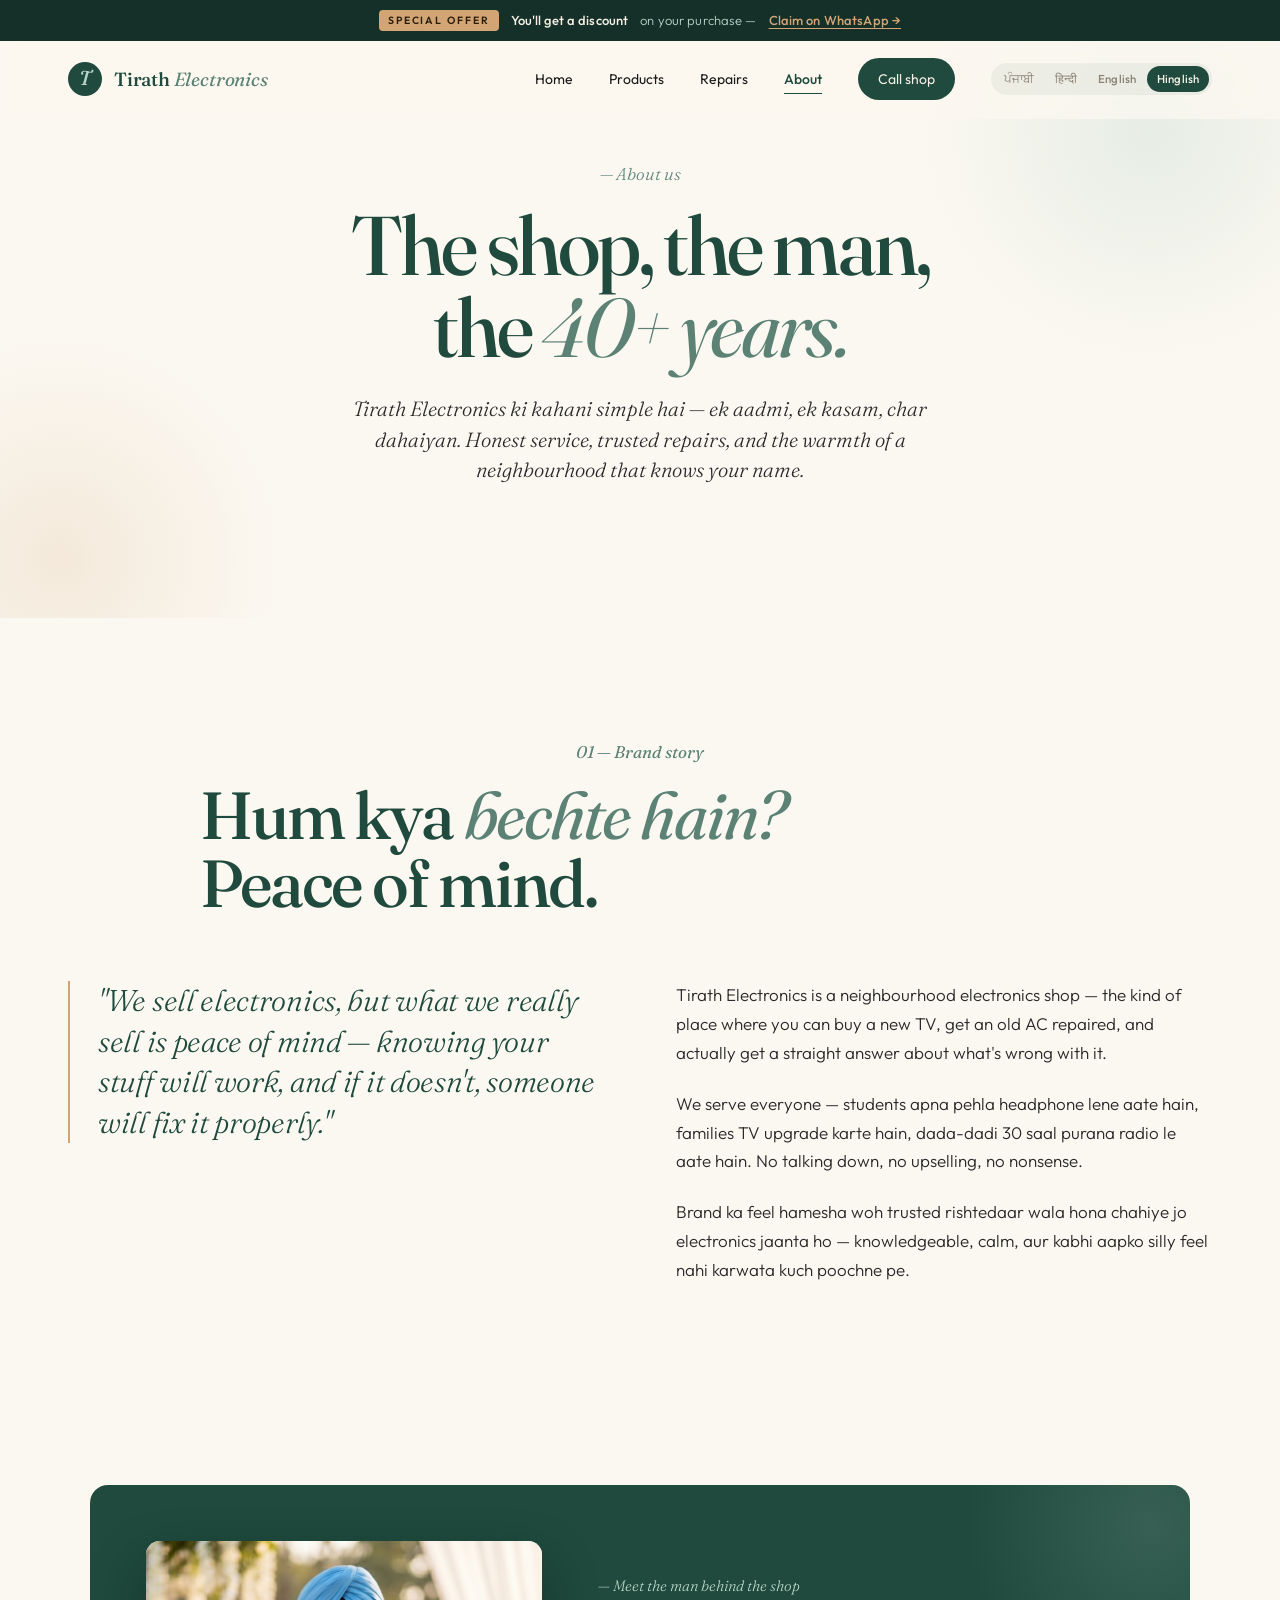
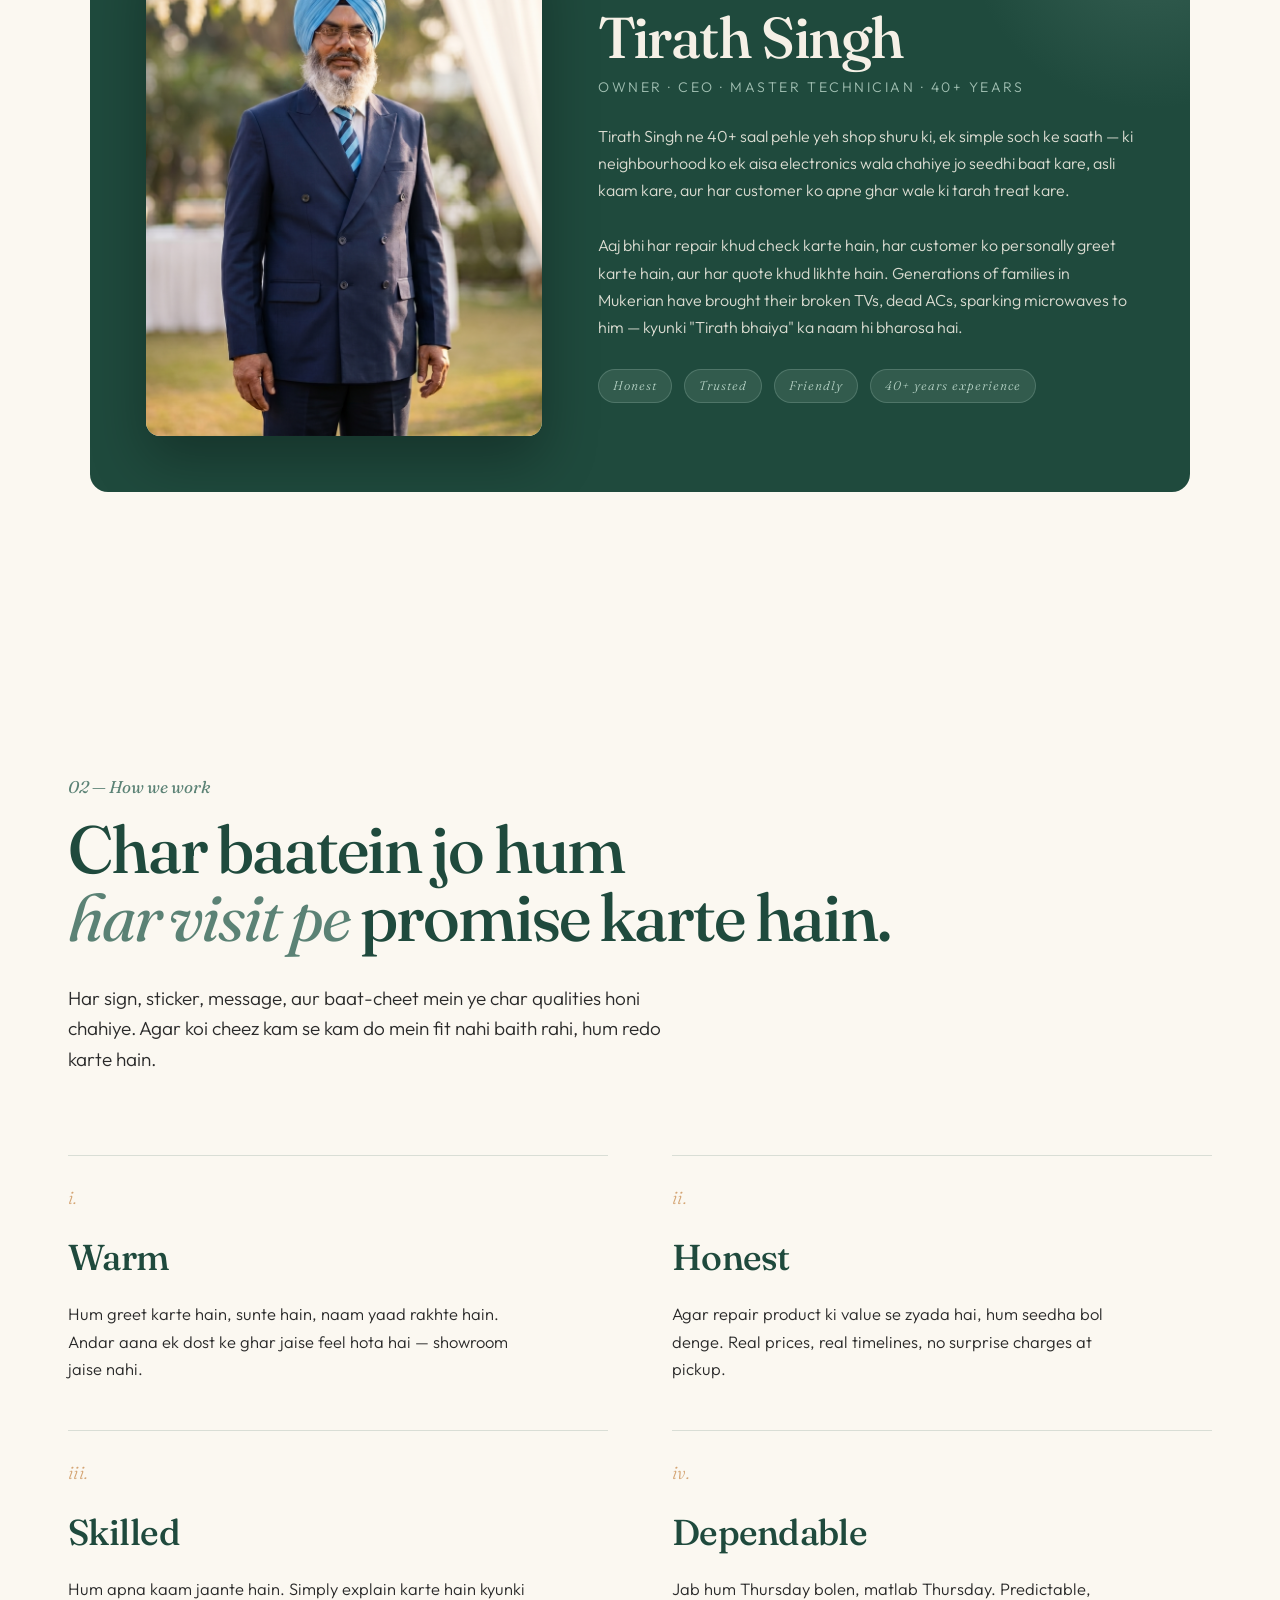
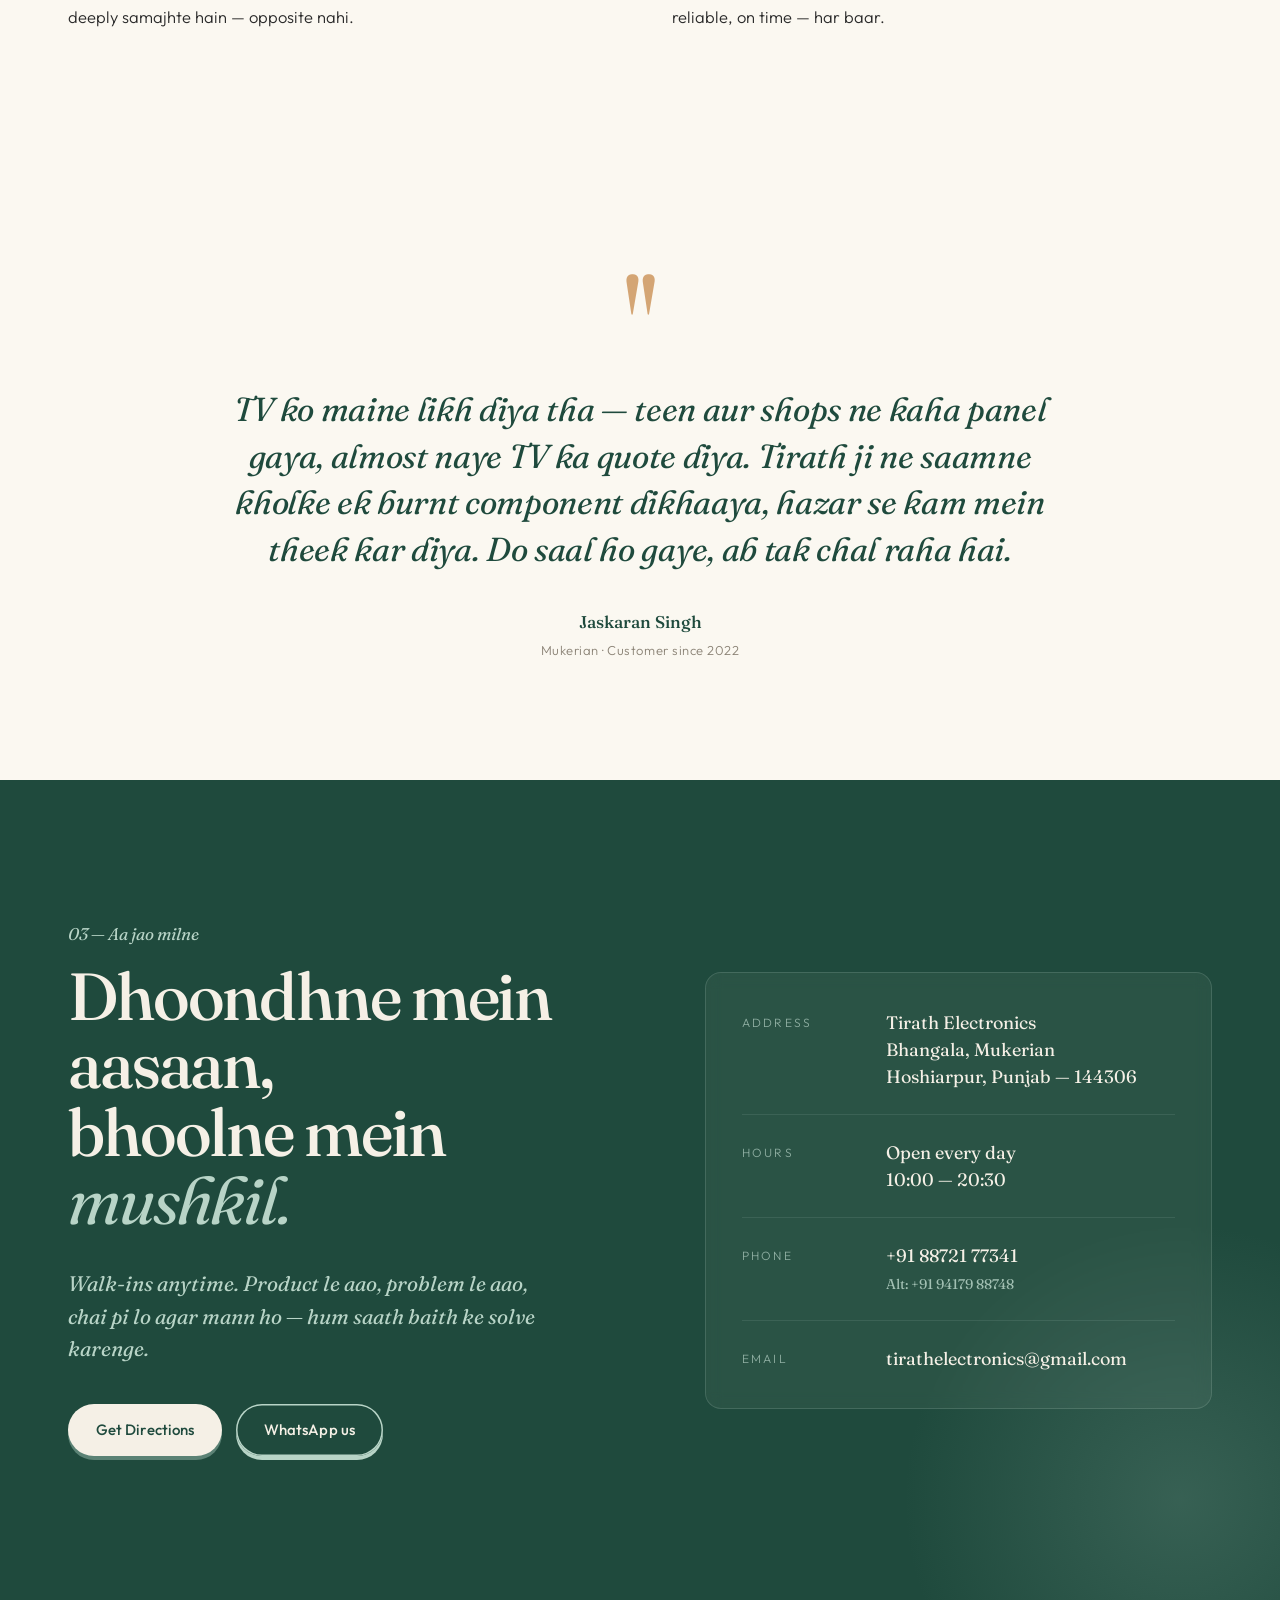
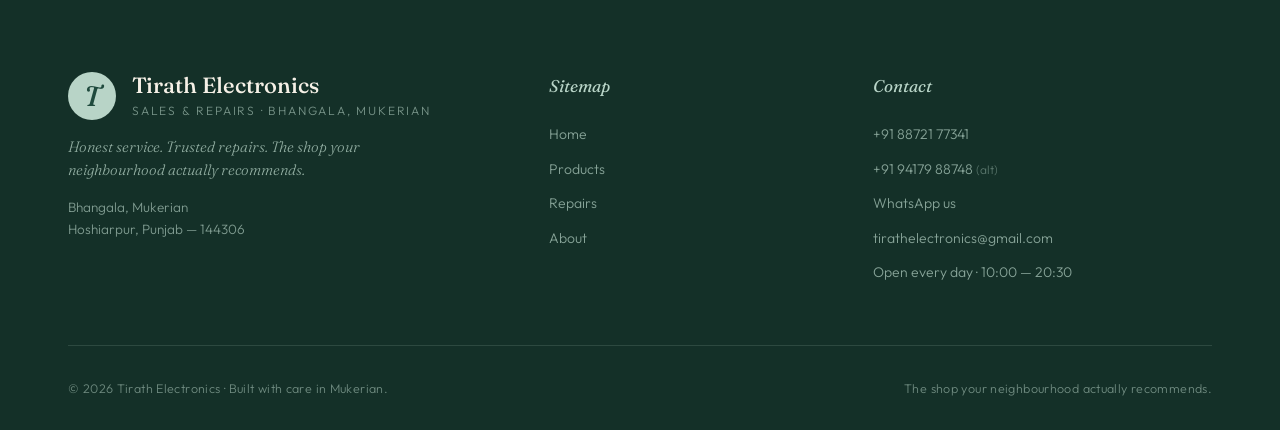
==== commit 11ba165a: "Native word labels on language switcher and much broader translations Switcher buttons now show full" ====
--- a/about.html
+++ b/about.html
@@ -173,10 +173,10 @@
       <a href="about.html" data-i18n="nav.about">About</a>
       <a href="tel:+918872177341" class="nav-cta" data-i18n="nav.call">Call shop</a>
       <div class="lang-switcher" role="group" aria-label="Language">
-        <button type="button" class="lang-btn" data-lang="pa" title="à¨ªà©°à¨œà¨¾à¨¬à©€">à¨ªà©°</button>
-        <button type="button" class="lang-btn" data-lang="hi" title="à¤¹à¤¿à¤¨à¥à¤¦à¥€">à¤¹à¤¿</button>
-        <button type="button" class="lang-btn" data-lang="en" title="English">EN</button>
-        <button type="button" class="lang-btn" data-lang="hg" title="Hinglish">HG</button>
+        <button type="button" class="lang-btn" data-lang="pa">ਪੰਜਾਬੀ</button>
+        <button type="button" class="lang-btn" data-lang="hi">हिन्दी</button>
+        <button type="button" class="lang-btn" data-lang="en">English</button>
+        <button type="button" class="lang-btn" data-lang="hg">Hinglish</button>
       </div>
     </div>
   </div>
@@ -185,15 +185,11 @@
 <!-- PAGE HERO -->
 <header class="page-hero">
   <div class="container page-hero-inner">
-    <div class="page-hero-eyebrow reveal">— About us</div>
+    <div class="page-hero-eyebrow reveal" data-i18n="about.pageEyebrow">— About us</div>
     <h1 class="page-hero-title reveal">
-      The shop, the man,<br>the <span class="ital">40+ years.</span>
+      <span data-i18n="about.pageTitle1">The shop, the man,</span><br><span data-i18n="about.pageTitle2pre">the</span> <span class="ital" data-i18n="about.pageTitle2i">40+ years.</span>
     </h1>
-    <p class="page-hero-sub reveal">
-      Tirath Electronics ki kahani simple hai — ek aadmi, ek kasam,
-      char dahaiyan. Honest service, trusted repairs, and the warmth
-      of a neighbourhood that knows your name.
-    </p>
+    <p class="page-hero-sub reveal" data-i18n="about.pageSub">Tirath Electronics ki kahani simple hai — ek aadmi, ek kasam, char dahaiyan. Honest service, trusted repairs, and the warmth of a neighbourhood that knows your name.</p>
   </div>
 </header>
 
@@ -324,13 +320,13 @@
           Dhoondhne mein aasaan,<br>
           bhoolne mein <span class="ital">mushkil.</span>
         </h2>
-        <p class="visit-lead reveal">
+        <p class="visit-lead reveal" data-i18n="visit.lead">
           Walk-ins anytime. Product le aao, problem le aao, chai pi lo
           agar mann ho — hum saath baith ke solve karenge.
         </p>
         <div class="visit-actions reveal">
           <a href="https://www.google.com/maps/dir//Tirath+Electronics+LCD+LED+repair+center,+New+Guru+Nanak+market,+Bhangala,+Punjab+144306/@32.0199173,75.6079544,17z/data=!4m16!1m7!3m6!1s0x391b9b8239a84ecb:0xc5061a316b157220!2sTirath+Electronics+LCD+LED+repair+center!8m2!3d32.0199128!4d75.6105293!16s%2Fg%2F11j242d_kf!4m7!1m0!1m5!1m1!1s0x391b9b8239a84ecb:0xc5061a316b157220!2m2!1d75.6105293!2d32.0199128" target="_blank" rel="noopener" class="btn btn-cream" data-i18n="visit.directions">Get Directions</a>
-          <a href="https://wa.me/918872177341?text=Hi%2C+Tirath+Electronics+se+baat+karni+thi" target="_blank" rel="noopener" class="btn btn-ghost-light">WhatsApp us</a>
+          <a href="https://wa.me/918872177341?text=Hi%2C+Tirath+Electronics+se+baat+karni+thi" target="_blank" rel="noopener" class="btn btn-ghost-light"><span data-i18n="visit.whatsapp">WhatsApp us</span></a>
         </div>
       </div>
 
--- a/css/styles.css
+++ b/css/styles.css
@@ -201,17 +201,17 @@
 .lang-btn {
   background: transparent;
   border: none;
-  padding: 6px 11px;
+  padding: 6px 10px;
   font-family: inherit;
-  font-size: 12.5px;
+  font-size: 11.5px;
   color: var(--muted);
   cursor: pointer;
   border-radius: 999px;
   transition: background 0.2s ease, color 0.2s ease;
   font-weight: 500;
-  min-width: 30px;
-  line-height: 1;
-  letter-spacing: 0.02em;
+  line-height: 1.2;
+  letter-spacing: 0.01em;
+  white-space: nowrap;
 }
 
 .lang-btn::after {
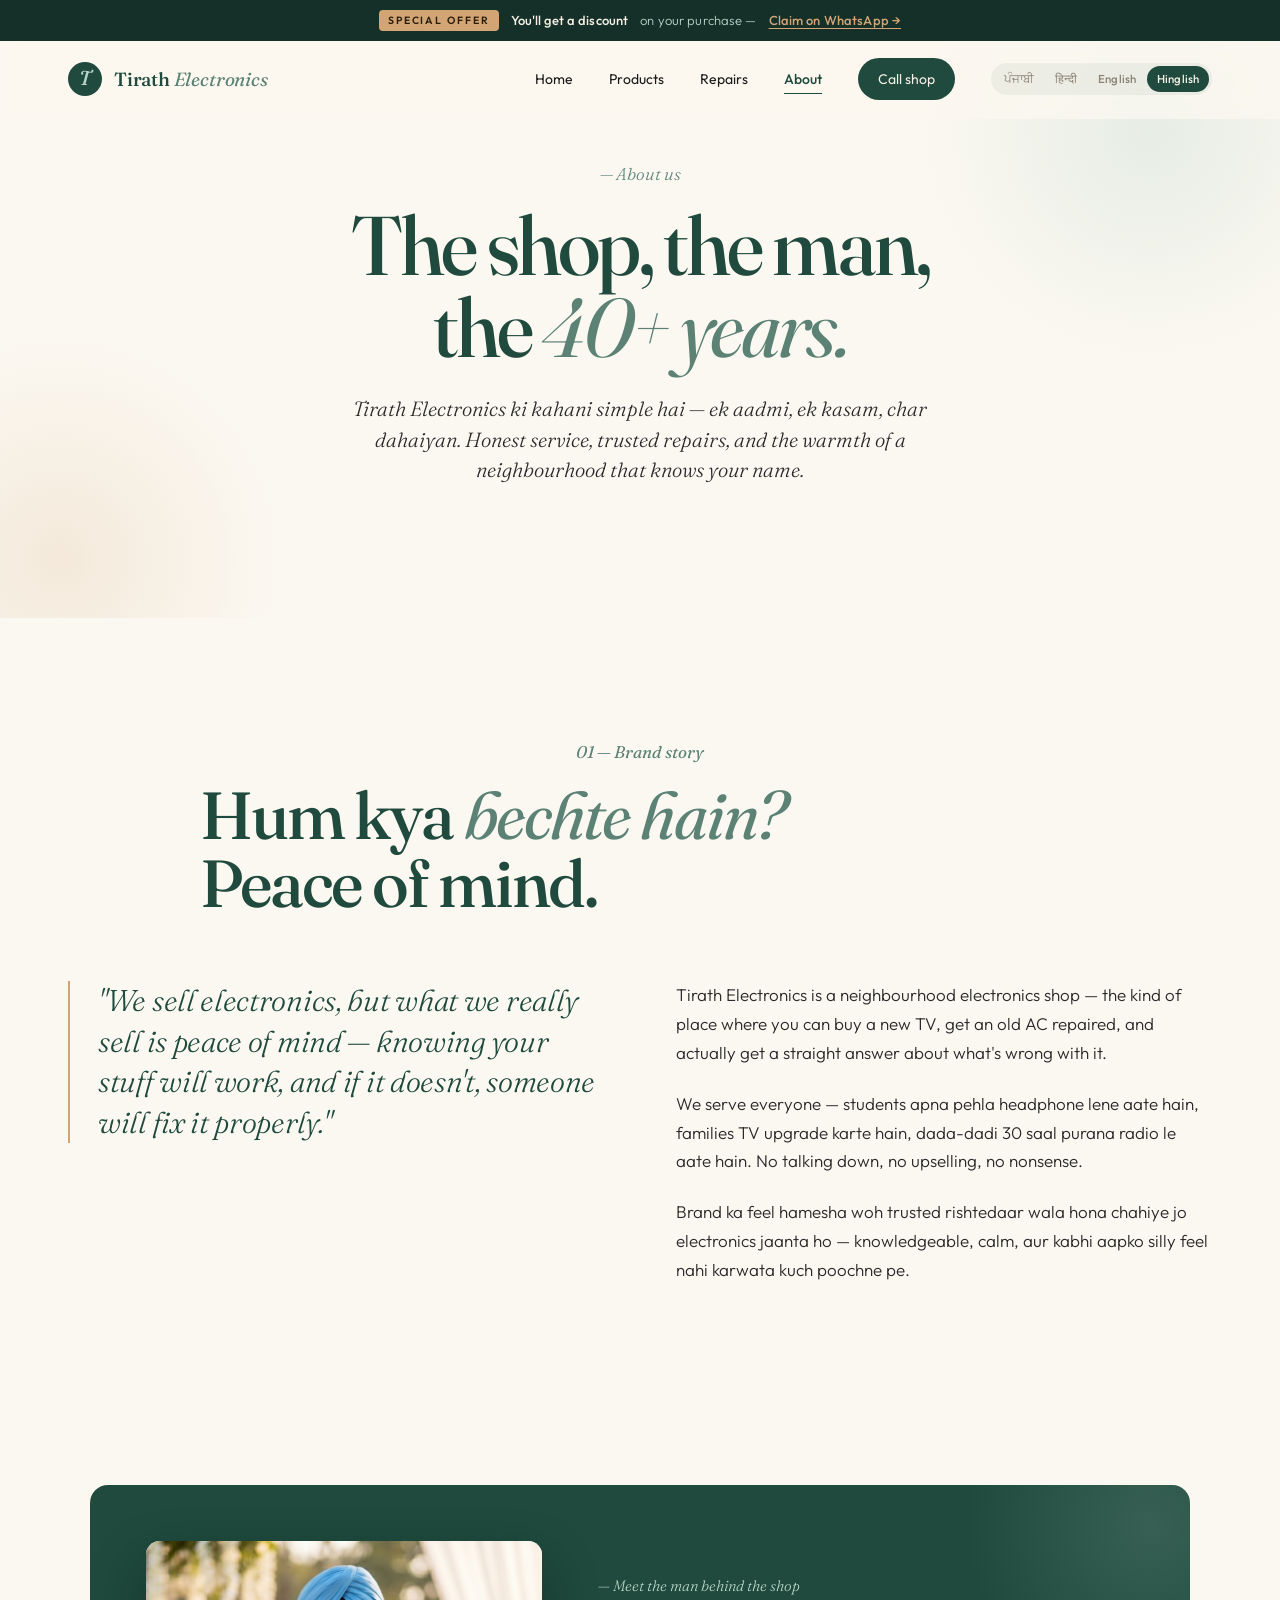
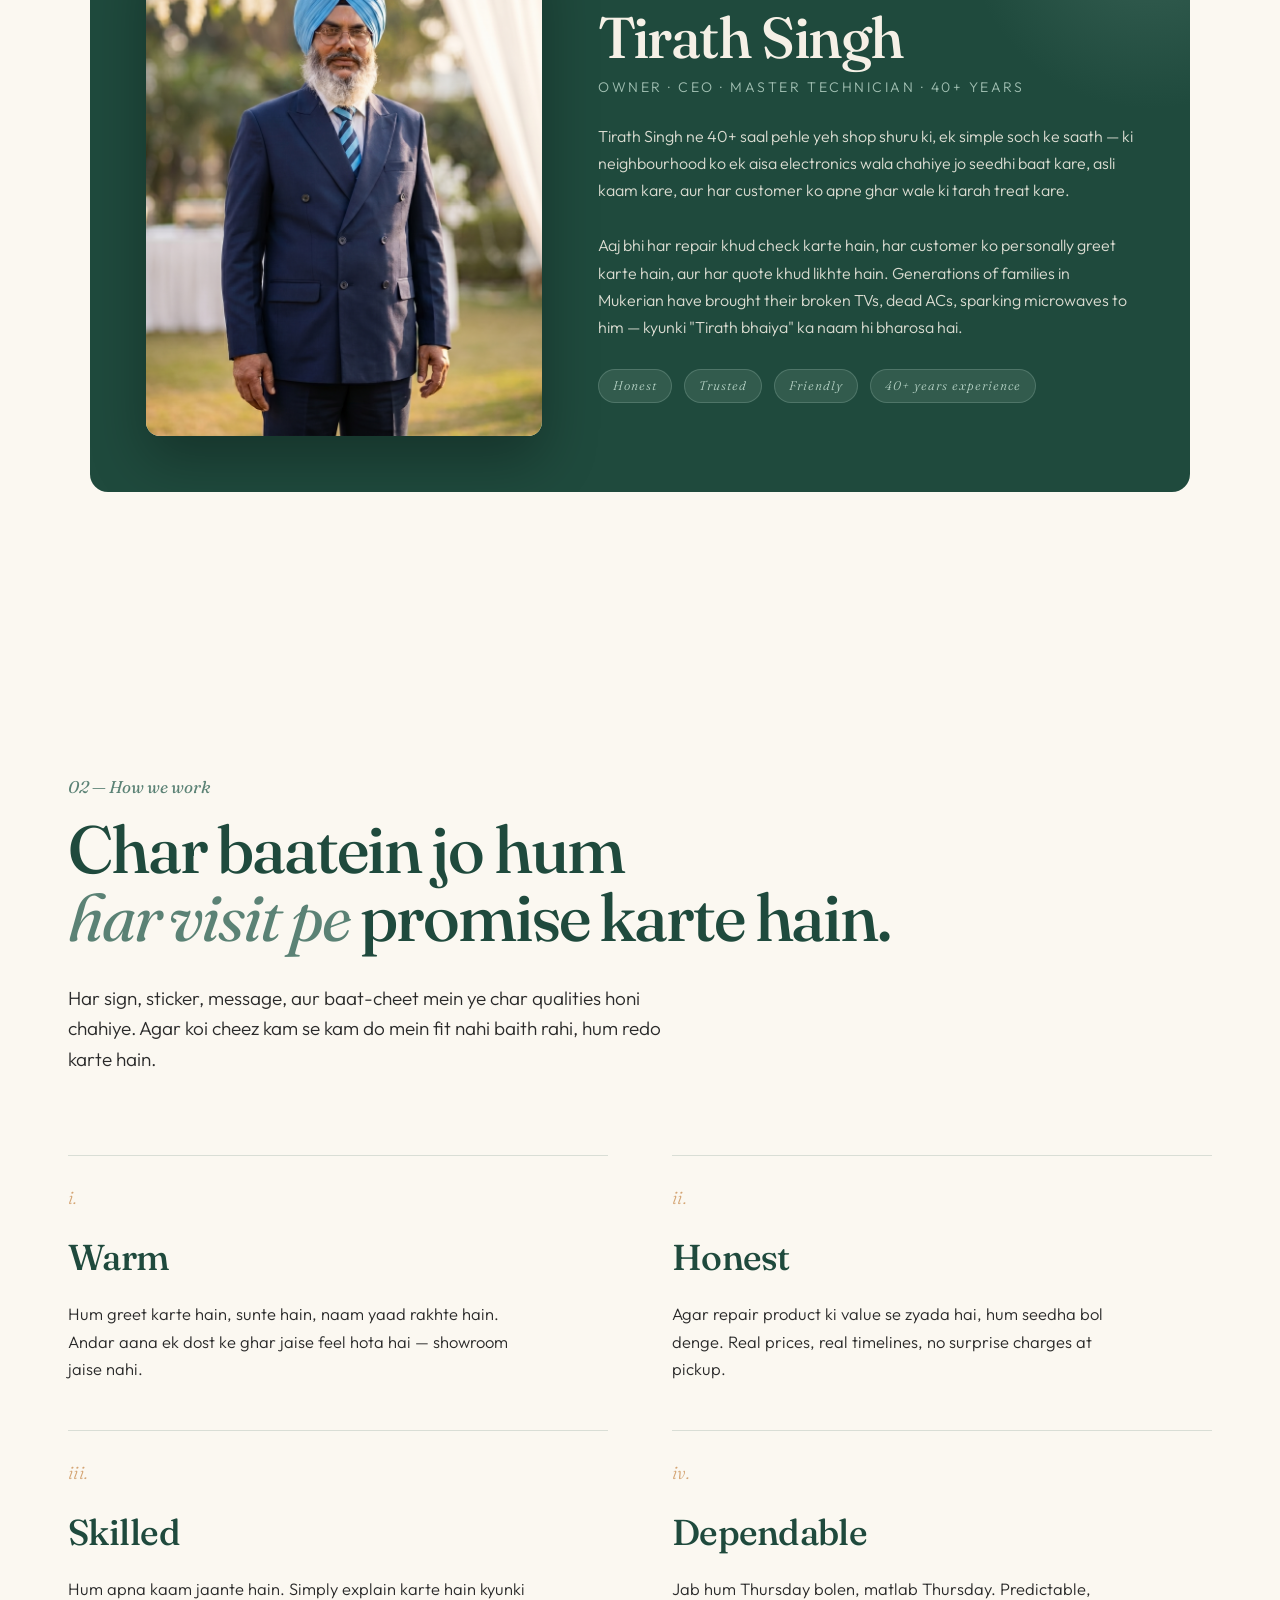
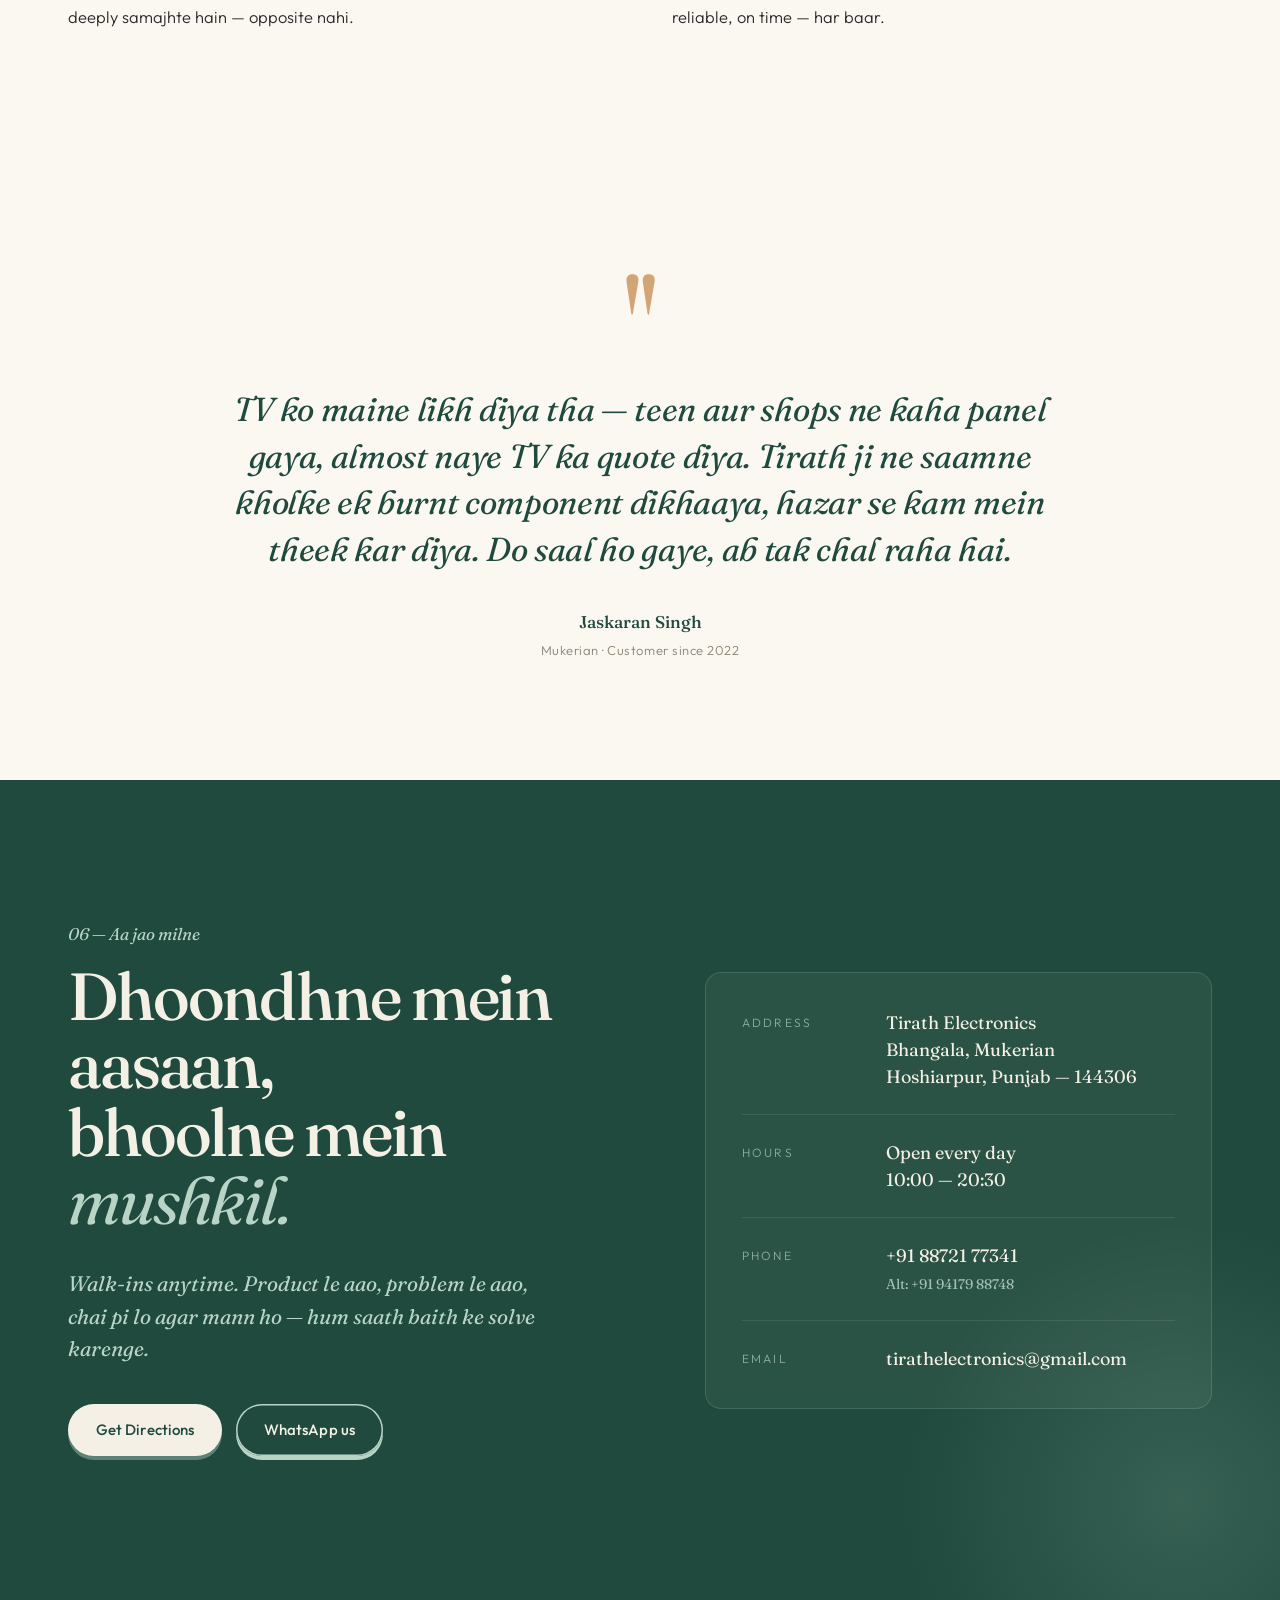
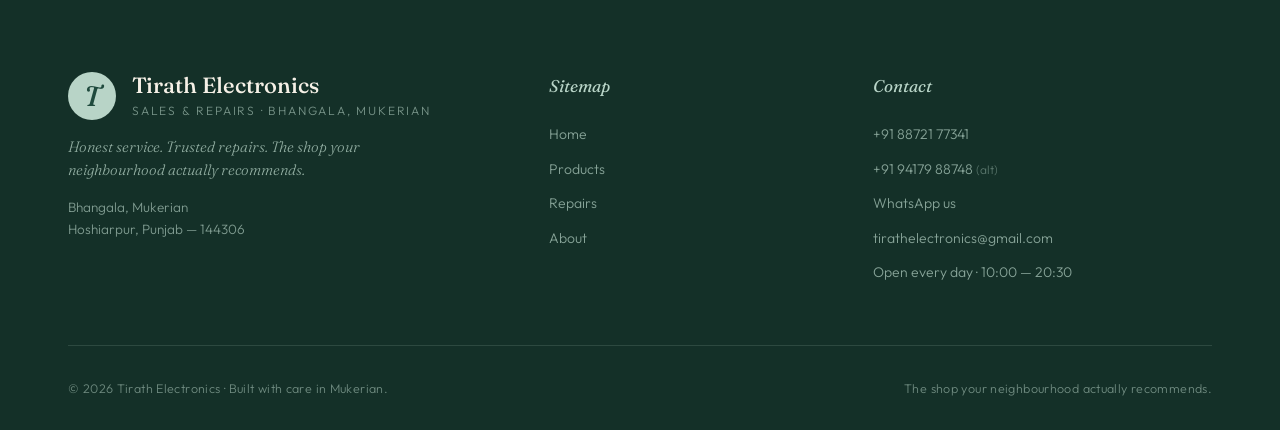
==== commit 7f095e4a: "Extend translations: queries, About brand story, Repairs complaint groups, Express, process Added da" ====
--- a/about.html
+++ b/about.html
@@ -197,7 +197,7 @@
 <section class="story-section">
   <div class="container">
     <div class="section-head" style="text-align: center; margin: 0 auto 64px;">
-      <div class="section-num reveal">01 — Brand story</div>
+      <div class="section-num reveal" data-i18n="about.brandStoryNum">01 — Brand story</div>
       <h2 class="section-title reveal" style="text-align: left; max-width: 880px; margin: 0 auto;">
         Hum kya <span class="ital">bechte hain?</span><br>
         Peace of mind.
@@ -228,9 +228,9 @@
         <div class="founder-monogram-sub">— Owner &amp; CEO</div>
       </div>
       <div class="founder-text">
-        <div class="founder-eyebrow">— Meet the man behind the shop</div>
+        <div class="founder-eyebrow" data-i18n="about.founderEyebrow">— Meet the man behind the shop</div>
         <h2 class="founder-name">Tirath Singh</h2>
-        <div class="founder-role">Owner · CEO · Master Technician · 40+ years</div>
+        <div class="founder-role" data-i18n="about.founderRole">Owner · CEO · Master Technician · 40+ years</div>
         <p class="founder-bio">
           Tirath Singh ne 40+ saal pehle yeh shop shuru ki, ek simple soch ke saath —
           ki neighbourhood ko ek aisa electronics wala chahiye jo seedhi baat kare,
@@ -243,10 +243,10 @@
           to him — kyunki "Tirath bhaiya" ka naam hi bharosa hai.
         </p>
         <div class="founder-traits">
-          <span class="founder-trait">Honest</span>
-          <span class="founder-trait">Trusted</span>
-          <span class="founder-trait">Friendly</span>
-          <span class="founder-trait">40+ years experience</span>
+          <span class="founder-trait" data-i18n="values.honest">Honest</span>
+          <span class="founder-trait" data-i18n="about.traitTrusted">Trusted</span>
+          <span class="founder-trait" data-i18n="about.traitFriendly">Friendly</span>
+          <span class="founder-trait" data-i18n="about.trait40">40+ years experience</span>
         </div>
       </div>
     </div>
@@ -257,7 +257,7 @@
 <section class="values">
   <div class="container">
     <div class="section-head">
-      <div class="section-num reveal">02 — How we work</div>
+      <div class="section-num reveal" data-i18n="about.howWeWorkNum">02 — How we work</div>
       <h2 class="section-title reveal">
         Char baatein jo hum<br>
         <span class="ital">har visit pe</span> promise karte hain.
@@ -315,7 +315,7 @@
   <div class="container">
     <div class="visit-grid">
       <div class="visit-text">
-        <div class="section-num reveal">03 — Aa jao milne</div>
+        <div class="section-num reveal" data-i18n="visit.num">03 — Aa jao milne</div>
         <h2 class="section-title light reveal">
           Dhoondhne mein aasaan,<br>
           bhoolne mein <span class="ital">mushkil.</span>
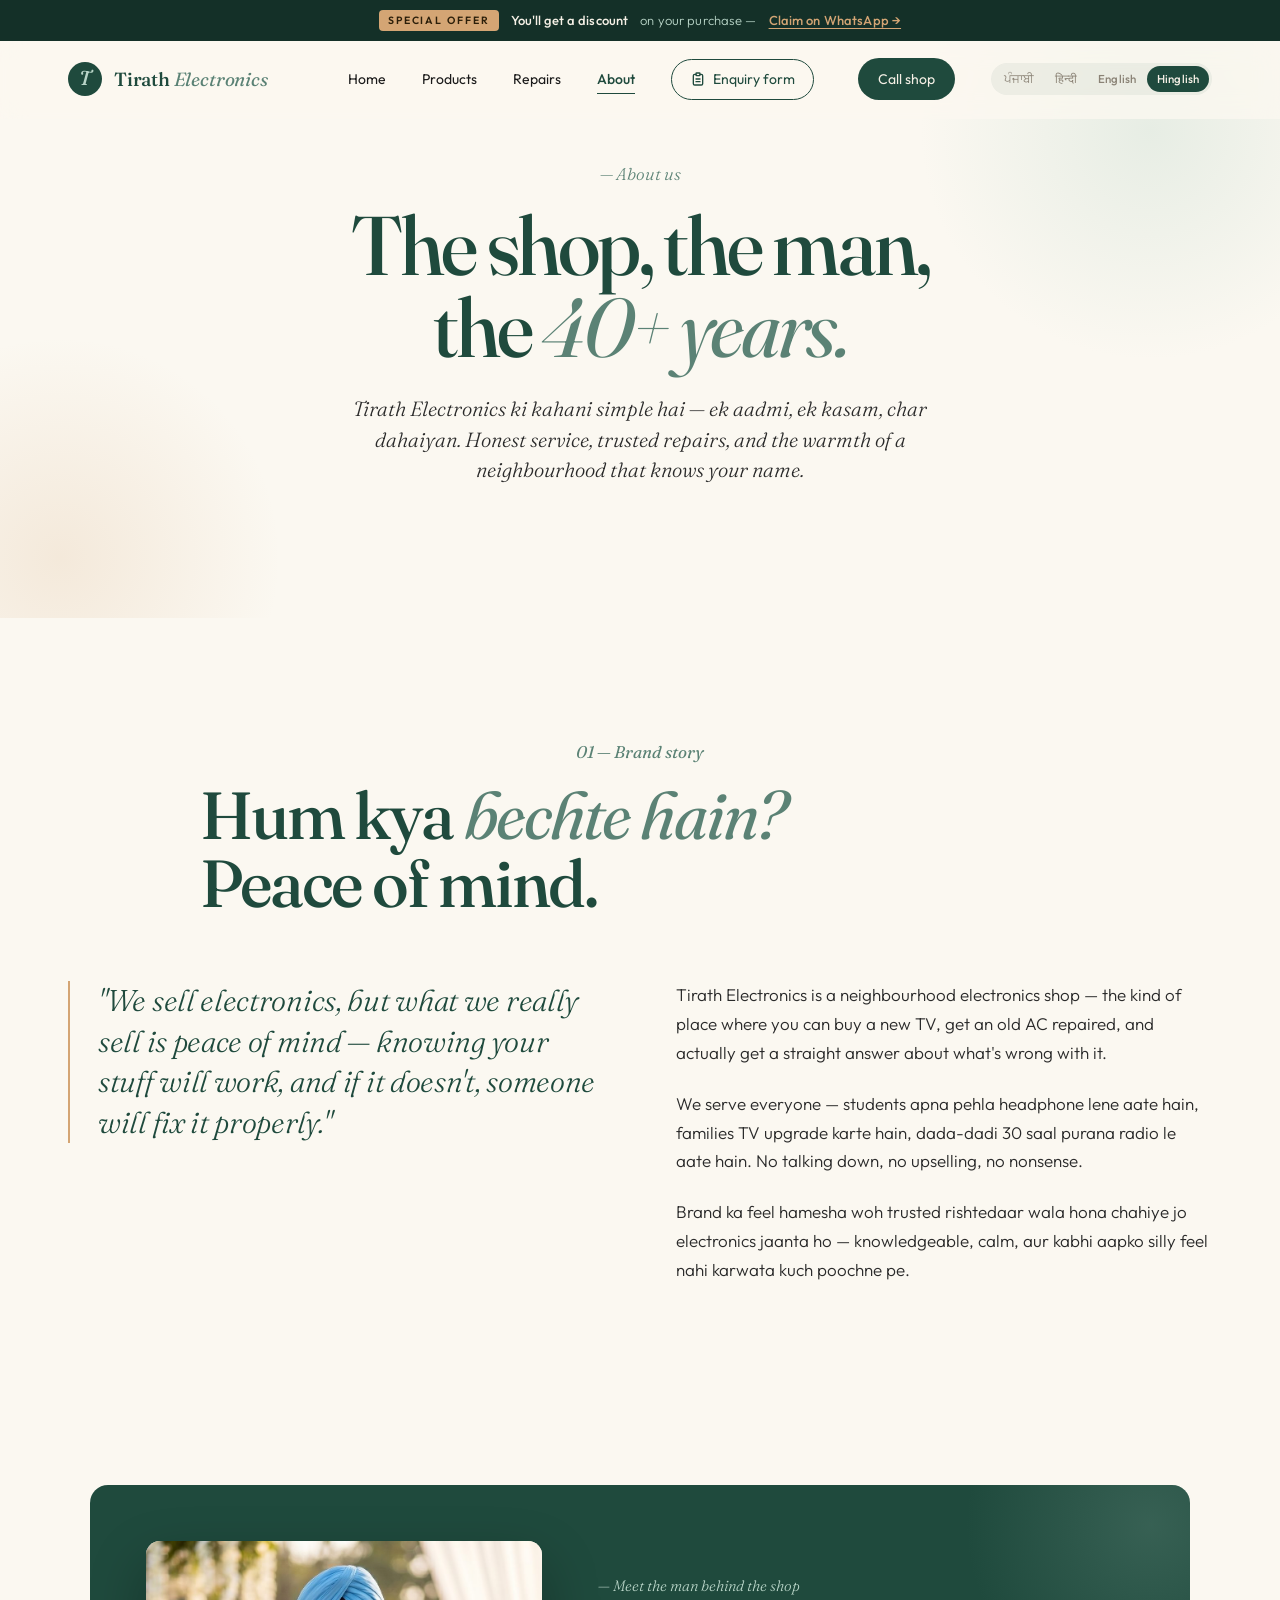
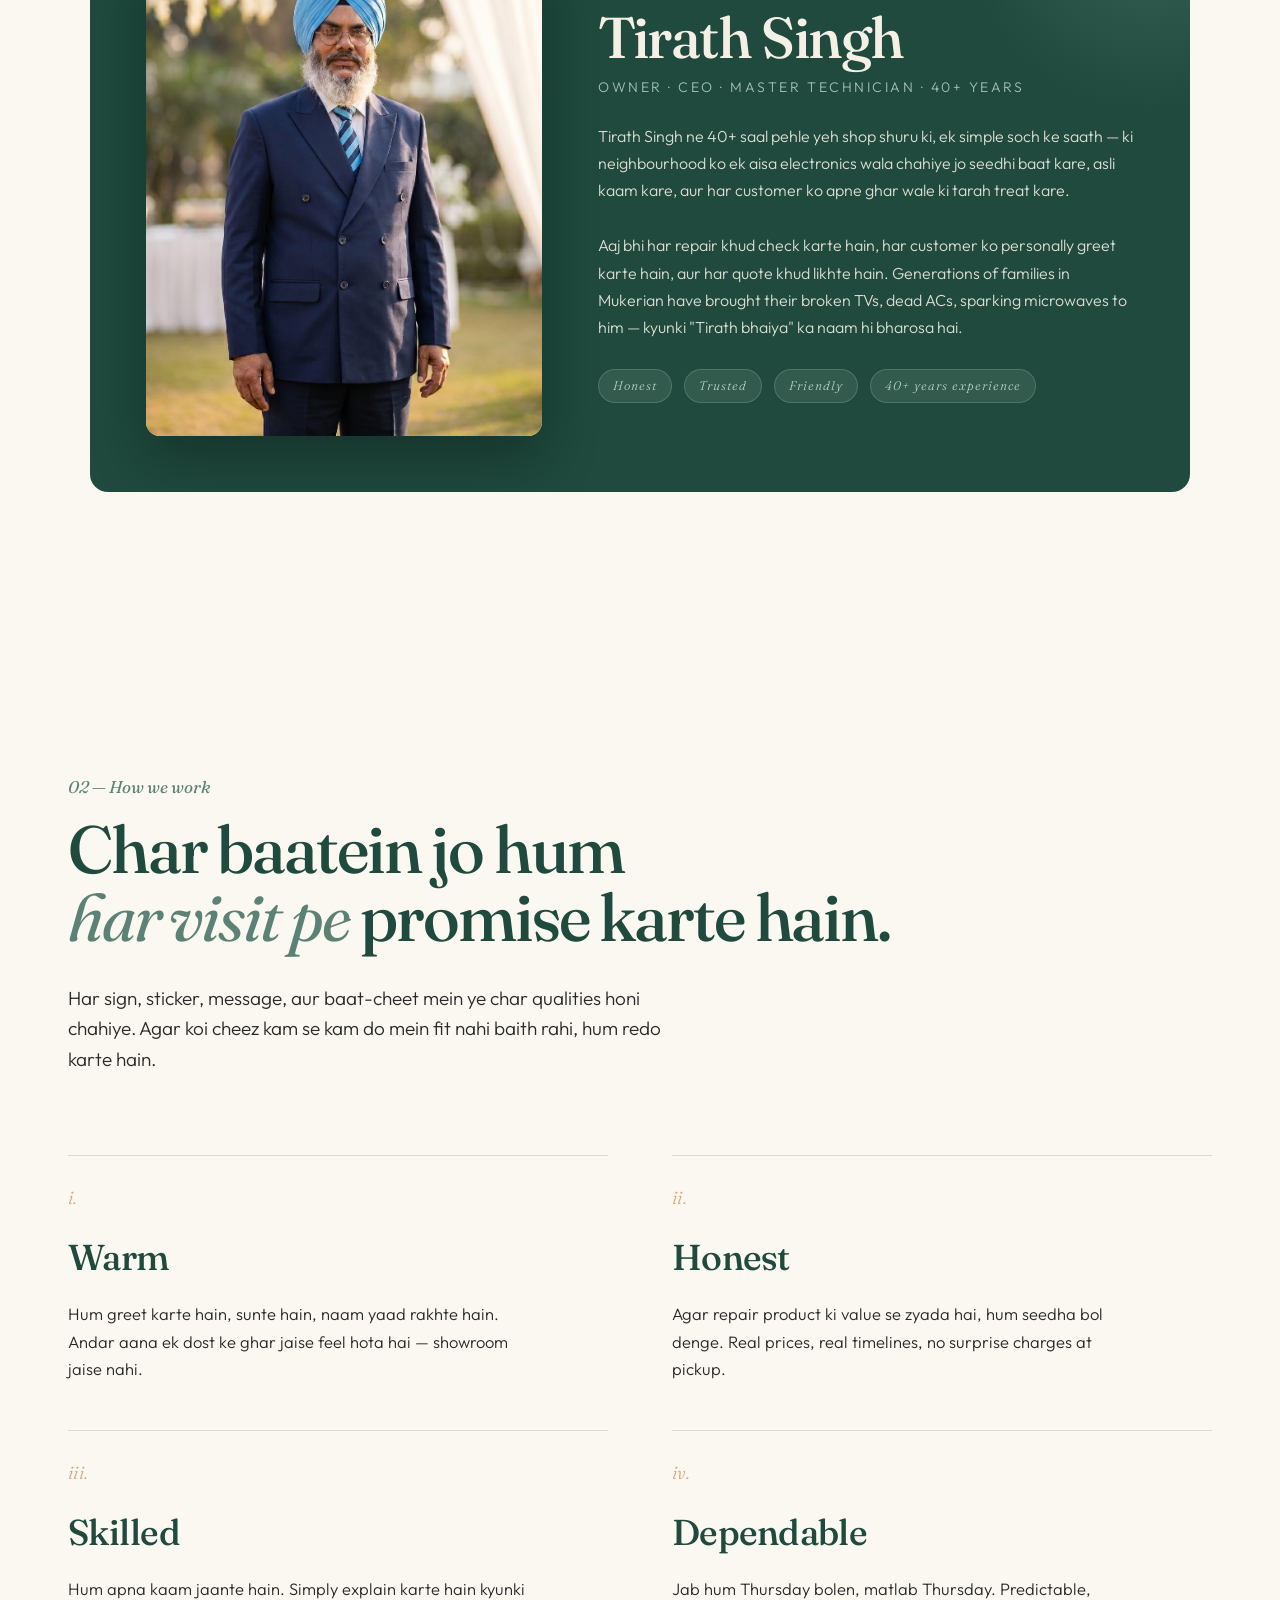
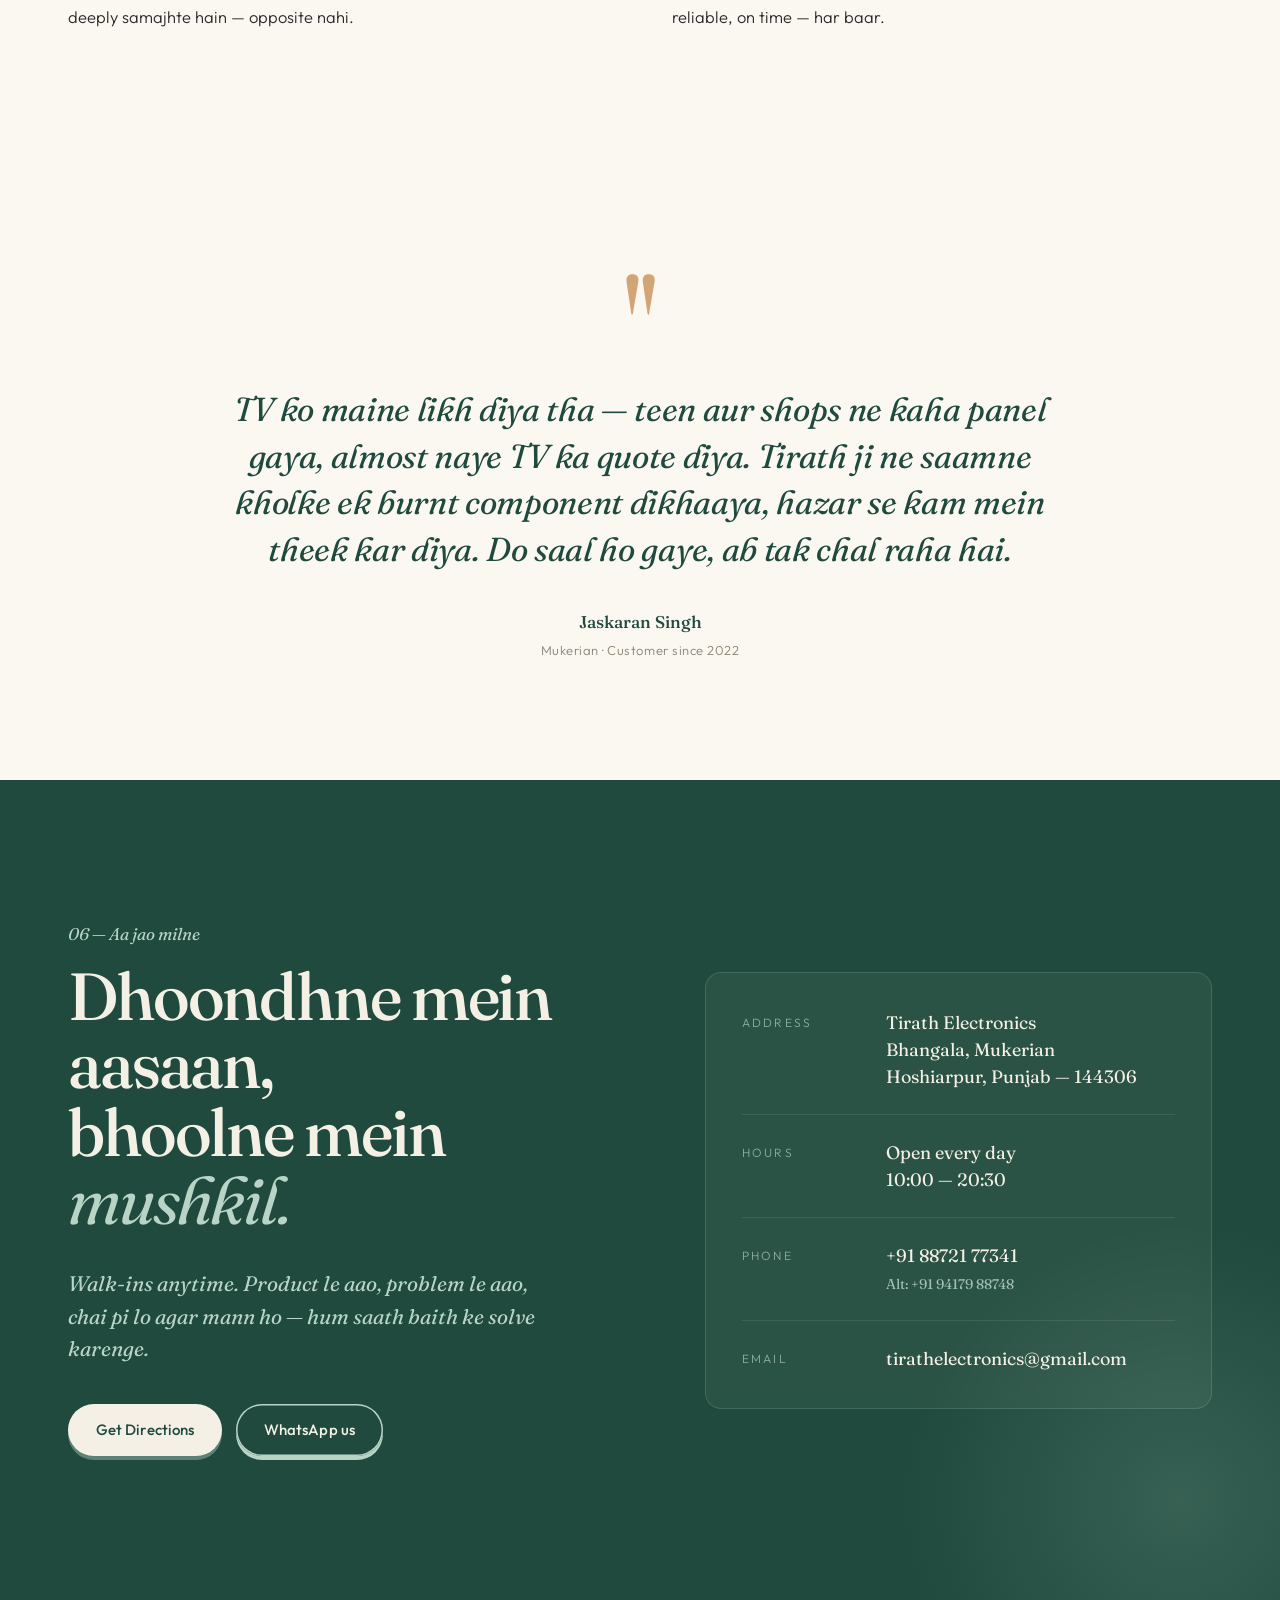
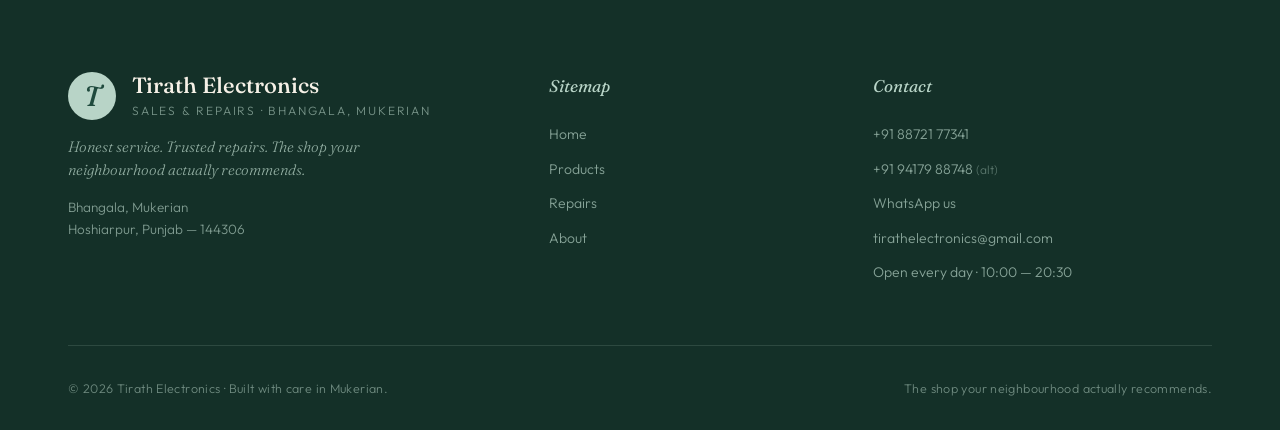
==== commit 6d7e1ae6: "Add Enquiry form button, fix owner photo on mobile, compress photo - Add outlined 'Enquiry form' but" ====
--- a/about.html
+++ b/about.html
@@ -141,8 +141,16 @@
   }
   @media (max-width: 1024px) {
     .founder-card { grid-template-columns: 1fr; gap: 40px; padding: 40px 32px; }
-    .founder-portrait { max-width: 320px; margin: 0 auto; }
+    /* Fallback height so the portrait never collapses on phones that
+       don't honour aspect-ratio — otherwise the owner photo gets clipped away. */
+    .founder-portrait { max-width: 320px; margin: 0 auto; aspect-ratio: 4 / 5; min-height: 380px; }
     .founder-monogram { font-size: 160px; }
+  }
+  /* Extra safety: on phones, anchor the photo into normal flow as well */
+  @media (max-width: 640px) {
+    .founder-portrait { aspect-ratio: auto; min-height: 0; }
+    .founder-photo { position: relative; width: 100%; height: auto; }
+    .founder-monogram, .founder-monogram-sub { display: none; }
   }
 </style>
 </head>
@@ -171,6 +179,10 @@
       <a href="products.html" data-i18n="nav.products">Products</a>
       <a href="repairs.html" data-i18n="nav.repairs">Repairs</a>
       <a href="about.html" data-i18n="nav.about">About</a>
+      <a href="https://docs.google.com/forms/d/e/1FAIpQLScd98NNWiugzcHl8fE3AoWv8cqUITeEQhiaH_KkHSIbRKSTuQ/viewform" target="_blank" rel="noopener" class="nav-cta nav-cta-form" aria-label="Enquiry form">
+        <svg viewBox="0 0 24 24" width="16" height="16" fill="none" stroke="currentColor" stroke-width="2" stroke-linecap="round" stroke-linejoin="round" aria-hidden="true"><path d="M9 5H7a2 2 0 0 0-2 2v12a2 2 0 0 0 2 2h10a2 2 0 0 0 2-2V7a2 2 0 0 0-2-2h-2"/><rect x="9" y="3" width="6" height="4" rx="1"/><path d="M9 12h6M9 16h6"/></svg>
+        <span data-i18n="nav.form">Enquiry form</span>
+      </a>
       <a href="tel:+918872177341" class="nav-cta" data-i18n="nav.call">Call shop</a>
       <div class="lang-switcher" role="group" aria-label="Language">
         <button type="button" class="lang-btn" data-lang="pa">ਪੰਜਾਬੀ</button>
--- a/css/styles.css
+++ b/css/styles.css
@@ -187,6 +187,23 @@
   background: var(--forest-deep);
   transform: translateY(-1px);
 }
+
+/* Enquiry-form button — outlined variant sitting next to Call shop */
+.nav-cta-form {
+  display: inline-flex;
+  align-items: center;
+  gap: 7px;
+  padding: 8.5px 18px;
+  background: transparent;
+  color: var(--forest) !important;
+  border: 1.5px solid var(--forest);
+  margin-right: 8px;
+}
+.nav-cta-form:hover {
+  background: var(--forest);
+  color: var(--cream) !important;
+}
+.nav-cta-form svg { flex-shrink: 0; }
 
 /* ===== LANGUAGE SWITCHER ===== */
 .lang-switcher {
